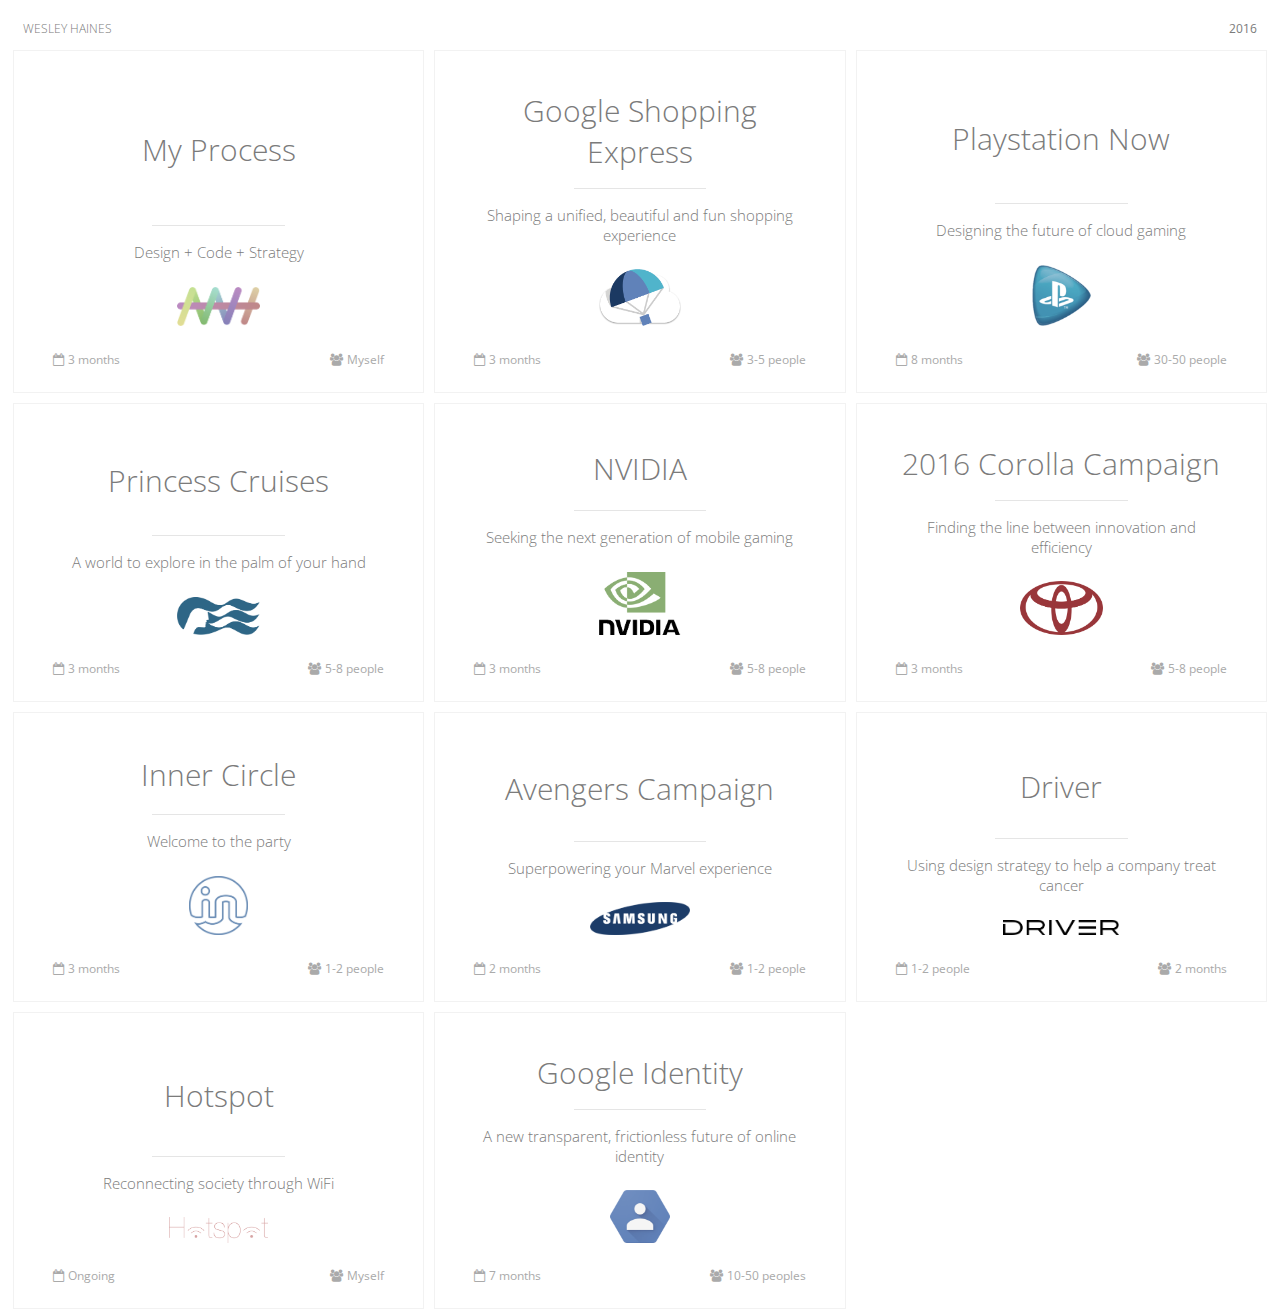
==== content.html @ 33ee9b8a "responsive updates" ====
<!DOCTYPE html>
<html lang="en" class="no-js">
	<head>
		<meta charset="UTF-8" />
		<meta name="viewport" content="width=device-width, initial-scale=1">
		<title>Wesley Haines' Portolio</title>
		<link rel="shortcut icon" href="../favicon.ico">
		<link rel="stylesheet" type="text/css" href="css/normalize.css" />
		<link rel="stylesheet" type="text/css" href="css/articles.css" />
		<link rel="stylesheet" type="text/css" href="css/animate.css" />
		<link rel="stylesheet" type="text/css" href="fonts/font-awesome-4.3.0/css/font-awesome.min.css" />
		<link rel="stylesheet" type="text/css" href="css/style2.css" />
		<link href='https://fonts.googleapis.com/css?family=Open+Sans:400,300,600,700,800' rel='stylesheet' type='text/css'>
		<link href='http://fonts.googleapis.com/css?family=Codystar:400' rel='stylesheet' type='text/css'>
		<script src="js/modernizr.custom.js"></script>
	</head>
	<body>
		<div class="container animated fadeIn">
			<button id="menu-toggle" class="menu-toggle"><span>Menu</span></button>
			<div id="theSidebar" class="sidebar">
				<button class="close-button fa fa-fw fa-close"></button>
			</div>
			<div id="theGrid" class="main">
				<section class="grid">
					<header class="top-bar">
						<h2 class="top-bar__headline">WESLEY HAINES</h2>
						<div class="filter">
							<span>2016</span>
						</div>
					</header>
					<a class="grid__item" href="#">
						<h2 class="title title--preview">My Process</h2>
						<div class="loader"></div>
						<span class="category">Design + Code + Strategy</span>
						<div class="meta meta--preview">
							<img class="meta__avatar" src="img/authors/awh.png" style: width="25%" />
							<span class="meta__date"><i class="fa fa-calendar-o"></i>3 months</span>
							<span class="meta__reading-time"><i class="fa fa-users"></i>Myself</span>
						</div>
					</a>
					<a class="grid__item" href="#">
						<h2 class="title title--preview">Google Shopping Express</h2>
						<div class="loader"></div>
						<span class="category">Shaping a unified, beautiful and fun shopping experience</span>
						<div class="meta meta--preview">
							<img class="meta__avatar" src="img/authors/gsx_logo.png" style: width="25%" />
							<span class="meta__date"><i class="fa fa-calendar-o"></i>3 months</span>
							<span class="meta__reading-time"><i class="fa fa-users"></i>3-5 people</span>
						</div>
					</a>
					<a class="grid__item" href="#">
						<h2 class="title title--preview">Playstation Now</h2>
						<div class="loader"></div>
						<span class="category">Designing the future of cloud gaming</span>
						<div class="meta meta--preview">
							<img class="meta__avatar" src="img/authors/psnow_logo.png" style: width="18%" />
							<span class="meta__date"><i class="fa fa-calendar-o"></i>8 months</span>
							<span class="meta__reading-time"><i class="fa fa-users"></i>30-50 people</span>
						</div>
					</a>
					<a class="grid__item" href="#">
						<h2 class="title title--preview">Princess Cruises</h2>
						<div class="loader"></div>
						<span class="category">A world to explore in the palm of your hand</span>
						<div class="meta meta--preview">
							<img class="meta__avatar" src="img/authors/princess.png" style: width="25%" />
							<span class="meta__date"><i class="fa fa-calendar-o"></i>3 months</span>
							<span class="meta__reading-time"><i class="fa fa-users"></i>5-8 people</span>
						</div>
					</a>
					<a class="grid__item" href="#">
						<h2 class="title title--preview">NVIDIA</h2>
						<div class="loader"></div>
						<span class="category">Seeking the next generation of mobile gaming</span>
						<div class="meta meta--preview">
							<img class="meta__avatar" src="img/authors/nvidia_logo.png" style: width="25%" />
							<span class="meta__date"><i class="fa fa-calendar-o"></i>3 months</span>
							<span class="meta__reading-time"><i class="fa fa-users"></i>5-8 people</span>
						</div>
					</a>
					<a class="grid__item" href="#">
						<h2 class="title title--preview">2016 Corolla Campaign</h2>
						<div class="loader"></div>
						<span class="category">Finding the line between innovation and efficiency</span>
						<div class="meta meta--preview">
							<img class="meta__avatar" src="img/authors/toyota_logo.png" style: width="25%" />
							<span class="meta__date"><i class="fa fa-calendar-o"></i>3 months</span>
							<span class="meta__reading-time"><i class="fa fa-users"></i>5-8 people</span>
						</div>
					</a>
					<a class="grid__item" href="#">
						<h2 class="title title--preview">Inner Circle</h2>
						<div class="loader"></div>
						<span class="category">Welcome to the party</span>
						<div class="meta meta--preview">
							<img class="meta__avatar" src="img/authors/innerc_logo.png" style: width="18%" />
							<span class="meta__date"><i class="fa fa-calendar-o"></i>3 months</span>
							<span class="meta__reading-time"><i class="fa fa-users"></i>1-2 people</span>
						</div>
					</a>
					<a class="grid__item" href="#">
						<h2 class="title title--preview">Avengers Campaign</h2>
						<div class="loader"></div>
						<span class="category">Superpowering your Marvel experience</span>
						<div class="meta meta--preview">
							<img class="meta__avatar" src="img/authors/samsung_logo.png" style: width="30%"/>
							<span class="meta__date"><i class="fa fa-calendar-o"></i>2 months</span>
							<span class="meta__reading-time"><i class="fa fa-users"></i>1-2 people</span>
						</div>
					</a>
					<a class="grid__item" href="#">
						<h2 class="title title--preview">Driver</h2>
						<div class="loader"></div>
						<span class="category">Using design strategy to help a company treat cancer</span>
						<div class="meta meta--preview">
							<img class="meta__avatar" src="img/authors/driver_logo.png" style: width="35%" />
							<span class="meta__date"><i class="fa fa-calendar-o"></i>1-2 people</span>
							<span class="meta__reading-time"><i class="fa fa-users"></i>2 months</span>
						</div>
					</a>
					<a class="grid__item" href="#">
						<h2 class="title title--preview">Hotspot</h2>
						<div class="loader"></div>
						<span class="category">Reconnecting society through WiFi</span>
						<div class="meta meta--preview">
							<img class="meta__avatar" src="img/authors/hotspot_logo.png" style: width="30%" />
							<span class="meta__date"><i class="fa fa-calendar-o"></i>Ongoing</span>
							<span class="meta__reading-time"><i class="fa fa-users"></i>Myself</span>
						</div>
					</a>
					<a class="grid__item" href="#">
						<h2 class="title title--preview">Google Identity</h2>
						<div class="loader"></div>
						<span class="category">A new transparent, frictionless future of online identity</span>
						<div class="meta meta--preview">
							<img class="meta__avatar" src="img/authors/identity.png" style: width="18%" />
							<span class="meta__date"><i class="fa fa-calendar-o"></i>7 months</span>
							<span class="meta__reading-time"><i class="fa fa-users"></i>10-50 peoples</span>
						</div>
					</a>
				</section>



				<section class="content">
					<div class="scroll-wrap">
						<article class="content__item">
							<div class="meta meta--full">
								<img class="meta__avatar" src="img/authors/awh.png" style: width="45%" />
								<span class="category category--full">Design + Strategy + Code</span>
								<span class="meta__date"><i class="fa fa-calendar-o"></i>3 months</span>
								<span class="meta__reading-time"><i class="fa fa-users"></i>Myself</span>
							</div>
							<h2 class="title title--full">My Process</h2>
							<h2>Glad you're here - let me tell you a bit about myself</h2>
							<p style="margin-top: 3em;">I am an Experience Designer specializing in interaction and
								 prototyping design. Using a creative approach combined with
								 user-centered design principles, I want to serve those who
								 seek to realize their digital curiosities.</p>
							<p>I have worked for a variety of large to medium-sized clients
								 including Sony, Google, Samsung, Toyota, Pearson and various start-ups.
								 Working in the advertising and technology industries, I have
								 completed projects to re-define product and brand through strategy,
								 visuals and code.</p>
							<p style="margin-bottom: 3%">When used correctly, design can be a force for positive change
								 and delightful experiences. In terms of how this translates into
								 process, I like to be collaborative. Learning from others isn't only
								 engaging, but can also serve to benefit future endeavors.
								 Below, you can find a full description of my process and my CV as well:</p>
							<a href="img/Haines_CV.pdf" target="_blank" id="CV">
								<img src="img/pdf.svg" style="position: relative; padding-bottom: 3%;">
							</a>
							<div id="clients"><img src="img/clients.png"/></div>
							<div id="user_research">
								<h2>USER RESEARCH</h2>
								<p style=" color: white; font-family: Lato:300; padding-left: 2%;padding-right: 2%; text-align: center; padding-bottom: 5%; font-weight: 100; font-size: 1.35em;">I believe an intensive design process requires an emphasis on performing user research. Uncovering the "why" behind the way technology should work is what drew me to UX design in the first place.</p>
								<ul>
									<li ><img src="img/icons/user_interviews.svg"></li>
									<li ><img src="img/icons/competitive_analysis.svg"></li>
									<li ><img src="img/icons/personas.svg"></li>
									<li ><img src="img/icons/branding_analysis.svg"></li>
									<li ><img src="img/icons/usability_testing.svg"></li>
									<li ><img src="img/icons/contextual_inquiry.svg"></li>
								</ul>
							</div>
							<div id="info_arch">
								<h2>INFORMATION ARCHITECTURE</h2>
								<p style=" color: white; font-family: Lato:300; padding-left: 2% ;padding-right: 2%; text-align: center; padding-bottom: 5%; font-weight: 100;  font-size: 1.35em;">User research can provide a never-ending amount of data. Information Architecture is there to narrow, organize and evaluate results in a way A/B testing and analytics platforms simply cannot do.</p>
								<ul>
									<li ><img src="img/icons/systems_analysis.svg"></li>
									<li ><img src="img/icons/user_flows.svg"></li>
									<li ><img src="img/icons/wireframing.svg"></li>
									<li ><img src="img/icons/mental_models.svg"></li>
									<li ><img src="img/icons/content_analysis.svg"></li>
									<li ><img src="img/icons/user_requirements.svg"></li>
								</ul>
							</div>
							<div id="ixd">
								<h2>INTERACTION DESIGN</h2>
								<p style=" color: white; font-family: Lato:300; padding-left: 2%;padding-right: 2%; text-align: center; padding-bottom: 5%; font-weight: 100;  font-size: 1.35em;">Ideas, ideas, ideas. While Information Architecture can make sense of a quantity of data, interaction design can expand on and animate data into an engaging, yet practical solution for users. Whether it is using a new prototyping tool, creating visuals, or going straight into code, UI Engineering makes ideas a reality.</p>
								<ul>
									<li ><img src="img/icons/sketching.svg"></li>
									<li ><img src="img/icons/motion_design.svg"></li>
									<li ><img src="img/icons/ideation.svg"></li>
									<li ><img src="img/icons/prototyping.svg"></li>
									<li ><img src="img/icons/sketch.svg"></li>
									<li ><img src="img/icons/responsive_design.svg"></li>
								</ul>
							</div>
							<div id="learning">
								<h2>WHAT I'M LEARNING</h2>
								<p style=" color: white; font-family: Lato:300; padding-left: 2%;padding-right: 2%; text-align: center; padding-bottom: 5%; font-weight: 100;  font-size: 1.35em;">Staying hungry and foolish is important. I am on the tip of the iceberg in discovering everything out there. Currently, learning to use animation and more advanced front-end skills are on my agenda.</p>
								<ul>
									<li ><img src="img/icons/swift.png"></li>
									<li ><img src="img/icons/processing.svg"></li>
									<li ><img src="img/icons/service_design.svg"></li>
									<li ><img src="img/icons/version_control.svg"></li>
									<li ><img src="img/icons/arduino.svg"></li>
									<li ><img src="img/icons/material_design.svg"></li>
								</ul>
							</div>
						<div id="footer">
							<p id="end">"Design is people."</p>
							<p id="end2">-Jane Jacobs</p>
							<p style="text-align:center; margin: 0 auto; padding: 0"><img src="img/icons/accent_line.png"/></p>
							<div id="contact">
								<ul>
									<!--phone-->
									<a href="mailto:wesley.haines@me.com"><li ><img src="img/icons/email.svg"></li></a>
									<a href="https://www.linkedin.com/in/wesleyhaines" target="_blank"><li ><img src="img/icons/linkedin.svg"></li></a>
									<a href="https://instagram.com/wesito_/" target="_blank"><li ><img src="img/icons/instagram.svg"></li></a>
								</ul>
								<p>Copyright ©2016 All rights reserved.</br>
									All works are property of Wesley Haines and other affiliated parties unless stated otherwise.</p>
							</div>
						</div>
						</article>


						<article class="content__item" id="gsx">
							<div class="meta meta--full">
								<img class="meta__avatar" src="img/authors/gsx_logo.png" style: width="45%" />
								<span class="category category--full">Interaction Design, Visual Design, Prototyping</span>
								<span class="meta__date"><i class="fa fa-calendar-o"></i>3 months</span>
								<span class="meta__reading-time"><i class="fa fa-users"></i>3-5 people</span>
							</div>
							<h2 class="title title--full">Google Shopping Express</h2>
							<h2>Shaping a unified, beautiful and fun shopping experience</h2>
							<div id="google_skills">
								<ul style="margin-bottom:5%; margin-top:3%; text-align:center; padding-left:0;">
									<li ><img src="img/icons/google/sketching_g.svg"></li>
									<li ><img src="img/icons/google/user_flows_g.svg"></li>
									<li ><img src="img/icons/google/wireframing_g.svg"></li>
									<li ><img src="img/icons/google/sketch_g.svg"></li>
									<li ><img src="img/icons/google/prototyping_g.svg"></li>
									<li ><img src="img/icons/google/motion_design_g.svg"></li>
								</ul>
							</div>
						<p>As we continue to see the physical blended with the digital, our
							 phones become tools. For this project, Google asked our team team
							 re-imagine what the Google shopping experience can be for the people
							 delivering the service. What came out of the work was not only a UI
							 refresh, but a new holistic digital platform for Google and its
							 shoppers.</p>
						<p>Our process consisted of fast, iterative two week sprints. Whether
							 it was sketching one day or prototyping the next, our team worked
							 through each of the different parts of the shopping experience
							 every sprint. This method of working allowed us to quickly pivot
							 mid-sprint and work through multiple parts of the design at once.</p>
						<p style="margin-bottom: 5%">We worked very closely with several
							 stakeholders: from Google employees to personal shoppers to consumers themselves.
							 By doing so, our team was able to understand and empathize with each
							 perspective and set of user needs. Throughout the project, we studied
							 the behavior of shoppers and consumers and designed ways - both
							 physical and digital - to make their shopping experience more human.</p>
							 <img src="img/gsx_phones.jpg" style="width:105%; text-align:center; margin-top:5%; border:0px" class="">
						<div id="google_text">
							<div style="margin-top5%; padding-top:5%; padding-bottom:5%;">
								<img src="img/icons/google/contextual_inquiry_g.svg">
								<p>Before actually beginning the design process, our team conducted
									 a series of stakeholder interviews and contextual inquiry sessions.
									 These studies provided our team with greater insights into the
									 the way Google designed its service. Overall, we found that GSX
									 employees are proud and excited to provide great service, but
									 sometimes find their digital tools confusing, cold or unhelpful.
									 Here is a sampling of our findings:</p>
								<img src="img/google_contextual_inquiry_example.jpg" id="content" class="">
								<img src="img/google_contextual_inquiry_example2.jpg" id="content" class="">
							</div>
							<div style="padding-top:5%; padding-bottom:5%;">
								<img src="img/icons/google/sketching_g.svg">
								<p>Once we completed the discovery phase of our project, our team
									 began sketching high-level visual solutions. The sketches shown
									 below range in fidelity and design, yet still provide interesting
									 perspectives on how to connect the shopper and consumer. From
									 in-person encounters to phone-centric tasts, these sketches cover
									 it all.</p>
									<img src="img/google_sketching_example2.jpg" id="content" class="">
									<img src="img/google_sketching_example.jpg" id="content" class="">
							</div>
							<div style="padding-top:5%; padding-bottom:5%;">
								<img src="img/icons/google/user_flows_g.svg">
								<p>While working with the stakeholders at Google, our team defined
									 the user requirements and essential flow. For each step in the
									 shopping process, we created an overall map that looks at each
									 of steps - Pick, Pay, Pack and Deliver. Below is a sampling of
									 the Pick user flow that contains a high-level abstracted map,
									 as well as one with wireframes.
									 </p>
									<img src="img/google_user_flows_example.jpg" id="content" class="">
									<img src="img/google_user_flows_example2.jpg" id="content" class="">
							</div>
							<div style="padding-top:5%; padding-bottom:5%;">
								<img src="img/icons/google/wireframing_g.svg" style="padding-right:20px;">
								<img src="img/icons/google/sketch_g.svg">
								<p>After finalizing the user flow for each step in the shopping
									 process, our team began turning our sketches into a digital
									 reality. We primarily used Sketch throughout the design process-
									 which provided our team with a great deal of flexibility in the
									 agile cadence we worked within. The flow below represents the
									 "Golden Path" for a personal shopper picking items for multiple
									 customer orders.</p>
									<img src="img/google_sketch_example.jpg" id="content" style="border:0px" class="">
									<img src="img/google_sketch_example2.jpg" id="content" style="border:0px" class="">
									<img src="img/google_sketch_example3.jpg" style="width:62%; height:auto; border:0px" class="">
							</div>
							<div style="padding-top:5%;">
								<img src="img/icons/google/prototyping_g.svg" style="padding-right:20px;">
								<img src="img/icons/google/motion_design_g.svg">
								<p>With each sprint, our team continued the design process even
									 further. We would prototype and add motion design to each of
									 the different parts of the shopping process. In order to give
									 our designs more credibility, our team felt it necessary to add
									 motion studies and clickable prototypes that allowed the client
									 to better understand our design decisions.</p>
								<iframe width="400" height="700" src="https://www.youtube.com/embed/dWv8QKL245c" frameborder="0" allowfullscreen></iframe>
								<iframe width="400" height="700" src="https://www.youtube.com/embed/NOWk7qm14ss" frameborder="0" allowfullscreen></iframe>
								<iframe width="400" height="700" src="https://www.youtube.com/embed/KOBjrrHulqQ" frameborder="0" allowfullscreen></iframe>
							</div>
						</div>
						<div id="footer">
							<img src="img/gsx_logo.png" style=" width:22%; padding-bottom:3%; padding-top:5%; margin-top:5%; margin-left:38%;">
							<p style="text-align:center; margin: 0 auto; padding: 0"><img src="img/icons/accent_line.png"/></p>
							<div id="contact">
								<ul>
									<!--phone-->
									<a href="mailto:wesley.haines@me.com"><li ><img src="img/icons/email.svg"></li></a>
									<a href="https://www.linkedin.com/in/wesleyhaines" target="_blank"><li ><img src="img/icons/linkedin.svg"></li></a>
									<a href="https://instagram.com/wesito_/" target="_blank"><li ><img src="img/icons/instagram.svg"></li></a>
								</ul>
								<p>Copyright ©2016 All rights reserved.</br>
									All works are property of Wesley Haines and other affiliated parties unless stated otherwise.</p>
							</div>
						</div>
						</article>



						<article class="content__item">
							<<div class="meta meta--full">
								<img class="meta__avatar" src="img/authors/psnow_logo.png" style: width="35%" />
								<span class="category category--full">Interaction Design, Visual Design, Prototyping</span>
								<span class="meta__date"><i class="fa fa-calendar-o"></i>8 months</span>
								<span class="meta__reading-time"><i class="fa fa-users"></i>30-50 people</span>
							</div>
							<h2 class="title title--full">Playstation Now</h2>
							<h2>Designing the future of cloud gaming</h2>
							<div id="sony_skills">
								<ul style="margin-bottom:5%; margin-top:3%; text-align:center; padding-left:0;">
									<li ><img src="img/icons/sony/user_requirements_s.svg"></li>
									<li ><img src="img/icons/sony/user_flows_s.svg"></li>
									<li ><img src="img/icons/sony/systems_analysis_s.svg"></li>
									<li ><img src="img/icons/sony/usability_testing_s.svg"></li>
									<li ><img src="img/icons/sony/prototyping_s.svg"></li>
									<li ><img src="img/icons/sony/motion_design_s.svg"></li>
								</ul>
							</div>
						<p>The gaming industry is going the way of films- exploring new digital
							 horizons and technologies. With Playstation's newest product, the
							 company asked itself how it could take the gaming industry into the
							 future by putting its games in the cloud. Similar to how users would
							 stream other forms of media- whether its films or music- Playstation
							 Now is ushering in a whole new era of gaming.
							 </p>
						<p>Working for a massive, global company with an equally large user-base
							 requires designers to be patient, empathetic and precise. Even a simple
							 mistake in an error message or misplaced dropdown can negatively
							 affect the experience of tens of millions of users. In order to coordinate
							 such a massive effort, the Playstation engineering and design teams
							 worked in a highly peculiar, but precise form of agile methodology to build this
							 amazing product.</p>
						<p style="margin-bottom: 5%">Supporting up to five different engineering
							 teams and working toward an aggressive release schedule can be a
							 daunting experience for designers. But maintaining a regular release
							 cadence and process of creative review proved healthy and effective.
							 Playstation Now is still a young product and has the potential to change
							 the industry for the better. For now, it is beating every expectation
							 promoted by industry analysts and is constantly looking to improve
							 the Playstation gaming experience for gamers in the US and Japan.
							 </p>
						<img src="img/psnow_displays.jpg" style="width:100%; text-align:center; margin-top:5%; border:0px" class="">
						<div id="sony_text">
							<div style="margin-top5%; padding-top:5%; padding-bottom:5%;">
								<img src="img/icons/sony/systems_analysis_s.svg" style="padding-right:20px;">
								<img src="img/icons/sony/user_flows_s.svg">
								<p>In order to design for distinct users, languages, laws, and cultural
									 differences, our team had to create grand user flow diagrams.
									 These user flows could include legal, cultural and cognitive
									 differences and went beyond the normal "box and arrow" approach
									 that most use in the industry. For a product as complicated and
									 global as Playstation, our team needed to construct an experience
									 document that was simultaneously dense, yet clear.</p>
								<img src="img/ps_homenew.jpg" id="content" class="">
								<img src="img/ps_detailpage.jpg" id="content" class="">
							</div>
							<div style="padding-top:5%; padding-bottom:5%;">
								<img src="img/icons/sony/user_requirements_s.svg" style="padding-right:20px;">
								<img src="img/icons/sony/usability_testing_s.svg">
								<p>The PS Now team's mantra was "test early, test often."
								   A newly created team at Sony, the Playstation Now team decided
									 to try new techniques and experiment with new ways of building
									 a product. This included setting up multiple user testing
									 sessions each product release cycle. In order to anticipate user
									 needs and reactions to new products, our team gathered requirements
									 quickly and tested prototypes and clickable demos often.</p>
									<img src="img/ps_ut1.jpg" id="content" class="">
									<!-- <img src="img/ps_ut2.jpg" id="content" class=""> -->
									<img src="img/ps_ut3.jpg" id="content" class="">
									<img src="img/ps_console.jpg" style="width:70%; text-align:center; margin-top:5%; border:0px" class="">
							</div>
							<div style="padding-top:5%; padding-bottom:2%;">
								<img src="img/icons/sony/prototyping_s.svg">
								<img src="img/icons/sony/motion_design_s.svg">
								<p>In order to prepare for the user testing sessions, our team would
									 place a higher importance on prototyping and the need to constantly
									 innovate. Motion design and prototyping proved a fun and enriching
									 creative break for the designers at Sony. While not my primary expertise,
									 motion design became a growing interest for not only myself but
									 the rest of the design team. We were able to develop some of
									 our most engaging and provocative work during these short design
									 sprint prototyping sessions.</p>
									<iframe width="1200" height="800" src="https://www.youtube.com/embed/aLr9uIedrGo" frameborder="0" allowfullscreen style="margin-bottom:3%"></iframe>
									<iframe width="1200" height="800" src="https://www.youtube.com/embed/lagYdJIT3wA" frameborder="0" allowfullscreen></iframe>
							</div>
							<!--<div style="padding-top:5%;">
								<img src="img/icons/sony/sketch_s.svg">
								<p>Outside of the work for Playstation Now, I was lucky enough <tfoot>
									 touch other projects such as the playstation.com re-design. For
									 this particular project, designers around Sony would spend a little
									 extra time each month to submit re-design concepts and wireframes
									 for creative review. In my particular assignment, the team asked
									 me to re-imagine the game product detail page. With this
									 assignment, I tried to blend the Sony branding guidelines to
									 a more contemporary aesthetic in addition to adding new web-specific
									 functionality.
								</tfoot></p>
								<img src="img/ps_design_challenge.jpg" id="content" class="" style="width:65%">
							</div>-->
							<div id="footer">
								<img src="img/psnow_logo.png" style=" width:12%; padding-bottom:3%; padding-top:5%; margin-top:5%; margin-left:3%;">
								<p style="text-align:center; margin: 0 auto; padding: 0"><img src="img/icons/accent_line.png"/></p>
								<div id="contact">
									<ul>
										<!--phone-->
										<a href="mailto:wesley.haines@me.com"><li ><img src="img/icons/email.svg"></li></a>
										<a href="https://www.linkedin.com/in/wesleyhaines" target="_blank"><li ><img src="img/icons/linkedin.svg"></li></a>
										<a href="https://instagram.com/wesito_/" target="_blank"><li ><img src="img/icons/instagram.svg"></li></a>
									</ul>
									<p>Copyright ©2016 All rights reserved.</br>
										All works are property of Wesley Haines and other affiliated parties unless stated otherwise.</p>
								</div>
							</div>
							</article>



						<article class="content__item">
							<div class="meta meta--full">
								<img class="meta__avatar" src="img/authors/princess.png" style: width="45%" />
								<span class="category category--full">Interaction Design, Visual Design, Prototyping</span>
								<span class="meta__date"><i class="fa fa-calendar-o"></i>3 months</span>
								<span class="meta__reading-time"><i class="fa fa-users"></i>5-8 people</span>
							</div>
							<h2 class="title title--full">Princess Cruiselines</h2>
							<h2>A world to explore in the palm of your hand</h2>
							<div id="princess_skills">
								<ul style="margin-bottom:5%; margin-top:3%; text-align:center; padding-left:0;">
									<li ><img src="img/icons/princess/mental_models_p.svg"></li>
									<li ><img src="img/icons/princess/user_flows_p.svg"></li>
									<li ><img src="img/icons/princess/wireframing_p.svg"></li>
									<li ><img src="img/icons/princess/sketch_p.svg"></li>
									<li ><img src="img/icons/princess/prototyping_p.svg"></li>
									<li ><img src="img/icons/princess/motion_design_p.svg"></li>
								</ul>
							</div>
							<p>Traveling can sometimes become just as stressful as it is relaxing.
							To solve this problem for its customers, Carnival challenged our team
							with creating a holistic digital experience that carefully guides
							users from book a cruise to arranging an itinerary - and even ordering
							that much-deserved room service. To do so, our team formed a visual
							and interactive design methodology by which to solve many of the
							problems that arise during a cruise.</p>
						<p>From pen and paper to prototyping big screen interactions in Framer
							and HTML/JS, our team worked in multiple creative phases. We began
							by creating multiple interactive models by which to solve things like
							itineraries, ordering room service, and in-app retail services. What
							followed was a visual concept presented to and applauded by stakeholders
							and an executive creative team at Carnival. From there, we began
							creating an experience that stays with the user throughout the trip.</p>
						<p style="margin-bottom: 5%">The app and website are meant to be a
							companion to the user - not a mandatory required form. Once the user
							adds a trip and itinerary, they are free to interact with the app
							as much or as little as they would like. In our research, we found
							it important to design an experience that remains an invisible travel
							agent - one that appears when needed and disappears when out on an
							adventure.</p>
							<img src="img/princess_phones.jpg" style="width:105%; text-align:center; margin-top:2%;" class="">
						<div id="princess_text">
							<div style="margin-top5%; padding-top:5%; padding-bottom:5%;">
								<img src="img/icons/princess/mental_models_p.svg">
								<p>Our team began by constructing mental models of what different
									points of contact users would need from our app. Rather than
									design a digital experience that required the user to use the
									app for every single part of their trip, we wanted an app to be
									as invisible as possible and automate tasks. From handling transportation
									to and from the port, to suggesting different excursions, we wanted
									to develop experience to enhance a user's trip, not suffocate it.</p>
								<img src="img/princess_mental_model.jpg" id="content" class="">
								<img src="img/princess_product_map.jpg" id="content" class="">
							</div>
							<div style="padding-top:5%; padding-bottom:5%;">
								<img src="img/icons/princess/user_flows_p.svg">
								<p>Once mental models were defined, we wanted to construct user flows
									based on core experiences that were essential to any cruise and
									vacation. There are many edge cases to cover on vacations, but we
									wanted to begin by developing a vision everyone could understand
									and easily interact with. By doing so, we were able to sketch
									out different visual concepts for each flow and form different
									visual treatments for each problem to solve.</p>
									<img src="img/princess_reservation.jpg" id="content" class="">
									<img src="img/princess_messaging.jpg" id="content" class="">
									<img src="img/princess_checkout.jpg" id="content" class="">
							</div>
							<div style="padding-top:5%; padding-bottom:5%;">
								<img src="img/icons/princess/wireframing_p.svg" style="padding-right:20px;">
								<img src="img/icons/princess/sketch_p.svg">
								<p>To extend our principles our lightness, invisibility and service
									even further, we wanted a visual palette and concept to match.
									Using negative space and opacity to communicate these principles,
									our team developed a visual language that tried to pack a lot of
									information and dense interaction into a tight, unified system.
									Each of the designs below represent a visual system and exploration
									of the flows above, mapping out user intent screen by screen.</p>
									<img src="img/princess_comps1.jpg" id="content" style="border:0px; margin-bottom: 5%" class="">
									<img src="img/princess_comps2.jpg" id="content" style="border:0px; margin-bottom: 5%" class="">
									<img src="img/princess_comps3.jpg" id="content" style="border:0px; margin-bottom: 5%" class="">
									<img src="img/princess_comps4.jpg" id="content" style="border:0px; margin-bottom: 5%" class="">
									<img src="img/princess_comps6.jpg" style="width:75%; height:auto; border:0px; margin-bottom: 5%" class="">
							</div>
							<div style="padding-top:5%;">
								<img src="img/icons/princess/prototyping_p.svg" style="padding-right:20px;">
								<img src="img/icons/princess/motion_design_p.svg">
								<p>Before our team was able to arrive at a final visual language,
									we prototyped many interactive concepts. From simple keynote animations
									to more nuanced keyframes in CSS and JS, we strived to create
									designs that were visually and interactively fluid and clean.
									Each of the prototypes below communicate different interactive
									solutions to various problems: viewing an excursion, looking for
									places to eat to creating a profile and getting ready to board.</p>
								<iframe width="400" height="700" src="https://www.youtube.com/embed/dQStt7GVIXQ" frameborder="0" allowfullscreen></iframe>
								<iframe width="400" height="700" src="https://www.youtube.com/embed/B327dHd_V_Y" frameborder="0" allowfullscreen></iframe>
								<iframe width="400" height="700" src="https://www.youtube.com/embed/Ik0y6onflxQ" frameborder="0" allowfullscreen></iframe>
							</div>
							<div id="footer">
								<img src="img/princess.png" style=" width:25%; padding-bottom:3%; padding-top:5%; margin-top:5%;">
								<p style="text-align:center; margin: 0 auto; padding: 0"><img src="img/icons/accent_line.png"/></p>
								<div id="contact">
									<ul>
										<!--phone-->
										<a href="mailto:wesley.haines@me.com"><li ><img src="img/icons/email.svg"></li></a>
										<a href="https://www.linkedin.com/in/wesleyhaines" target="_blank"><li ><img src="img/icons/linkedin.svg"></li></a>
										<a href="https://instagram.com/wesito_/" target="_blank"><li ><img src="img/icons/instagram.svg"></li></a>
									</ul>
									<p>Copyright ©2016 All rights reserved.</br>
										All works are property of Wesley Haines and other affiliated parties unless stated otherwise.</p>
								</div>
							</div>
						</article>



						<article class="content__item">
							<div class="meta meta--full">
								<img class="meta__avatar" src="img/authors/nvidia_logo.png" style: width="45%" />
								<span class="category category--full">Interaction Design, Visual Design</span>
								<span class="meta__date"><i class="fa fa-calendar-o"></i>3 months</span>
								<span class="meta__reading-time"><i class="fa fa-users"></i>5-8 people</span>
							</div>
							<h2 class="title title--full">Nvidia Re-Design</h2>
							<h2>Seeking the next generation of mobile gaming</h2>
							<div id="princess_skills">
								<ul style="margin-bottom:5%; margin-top:3%; text-align:center; padding-left:0;">
									<li ><img src="img/icons/nvidia/competitive_analysis_n.svg"></li>
									<li ><img src="img/icons/nvidia/personas_n.svg"></li>
									<li ><img src="img/icons/nvidia/sketching_n.svg"></li>
									<li ><img src="img/icons/nvidia/user_flows_n.svg"></li>
									<li ><img src="img/icons/nvidia/wireframing_n.svg"></li>
									<li ><img src="img/icons/nvidia/responsive_design_n.svg"></li>
								</ul>
							</div>
							<p>After returning to San Francisco, I continued to freelance. My first
							 client was an unlikely challenger to an established gaming industry-
							 NVIDIA. Traditionally, a graphics card company, NVIDIA sought to
							 develop niche products for gamers seeking a new option. Delving in
							 to the mobile gaming world was a choice that would require a huge
							 undertaking - both from a hardware and software perspective.</p>
						<p>NVIDIA challenged our team to re-design the brand, tone, voice and
							 digital identity of their new site for an upcoming product launch.
							 To accomplish this, our team had to think lean, inclusive and scrappy.
							 From a branding perspective, we tried to make NVIDIA a brand on the
							 verge of shaking up a long established industry - partnering with
							 new services such as Twitch, Inc. to bring users a new online game
							 watching experience.</p>
						<p style="margin-bottom: 5%">On the digital front, we formed a completely
							 new digital experience for NVIDIA - bringing their design and aesthetics
							 to a more modern interactive and visual style. To do so, our team
							 holistically re-designed multiple touchpoints of NVIDIA's digital
							 experience. From conducting a competitive audit to sketching to
							 prototyping - our team completed each of the different parts of the
							 process in two week sprints. Working closely with the client, we
							 developed a totally new digital platform from which NVIDIA can launch
							 its new mobile gaming business.</p>
						<div id="nvidia_text">
							<div style="margin-top5%; padding-top:5%; padding-bottom:5%;">
								<img src="img/icons/nvidia/sketching_n.svg">
								<p>Our creative process first involved sketching away at different
									 concepts for the interactive introduction to NVIDIA's new site.
									 We focused heavily on visually conveying the technological
									 superiority of NVIDIA's new hardware. While working through the
									 competitive audit, we would take breaks to review each other's
									 sketches before client meetings. This is a sampling of some of
									 the sketching I did for the interactive intro:</p>
									<img src="img/nvidia_sketch1.jpg" id="content" class="">
									<img src="img/nvidia_sketch2.jpg" id="content" class="">
									<img src="img/nvidia_sketch3.jpg" id="content" class="">
									<img src="img/nvidia_sketch4.jpg" id="content" class="">
							</div>
							<div style="margin-top5%; padding-top:5%; padding-bottom:5%;">
								<img src="img/icons/nvidia/wireframing_n.svg">
								<p>For the wireframing process, our team decided to split up work
									 for each section of the site. My section consisted of wiring
									 the product detail page as well as the community support and
									 help guides. The wireframing progressively changed over the course
									 of each sprint - going from simple "box and arrow" diagrams to
									 fully visualized concepts for each section.</p>
									<img src="img/nvidia_wire1.jpg" id="content" class="">
									<img src="img/nvidia_wire2.jpg" id="content" class="">
							</div>
							<div style="margin-top5%; padding-top:5%; padding-bottom:5%;">
								<img src="img/icons/nvidia/responsive_design_n.svg">
								<p>With every creative review passing, we began fully realizing
									 each new section - fully visualizing each section responsively.
									 During these design sessions, we worked closely with our engineering
									 team to mathematically determine the breakpoints for the multiple
									 iOS and Android devices. Doing so greatly helped the productivity
									 of our engineering teams and made the entire re-design process run
									 more smooth due to my familiarity with responsive design and
									 front-end development techniques.</p>
									<img src="img/nvidia_comps1.jpg" id="content" class="">
									<img src="img/nvidia_comps2.jpg" id="content" class="">
									<img src="img/nvidia_comps3.jpg" id="content" class="">
							</div>
							<div id="footer">
								<img src="img/authors/nvidia_logo.png" style=" width:20%; padding-bottom:3%; padding-top:5%; margin-top:5%;">
								<p style="text-align:center; margin: 0 auto; padding: 0"><img src="img/icons/accent_line.png"/></p>
								<div id="contact">
									<ul>
										<!--phone-->
										<a href="mailto:wesley.haines@me.com"><li ><img src="img/icons/email.svg"></li></a>
										<a href="https://www.linkedin.com/in/wesleyhaines" target="_blank"><li ><img src="img/icons/linkedin.svg"></li></a>
										<a href="https://instagram.com/wesito_/" target="_blank"><li ><img src="img/icons/instagram.svg"></li></a>
									</ul>
									<p>Copyright ©2016 All rights reserved.</br>
										All works are property of Wesley Haines and other affiliated parties unless stated otherwise.</p>
								</div>
							</div>
						</article>



						<article class="content__item">
							<div class="meta meta--full">
								<img class="meta__avatar" src="img/authors/toyota_logo.png" style: width="45%" />
								<span class="category category--full">Interaction Design, Visual Design, Prototyping</span>
								<span class="meta__date"><i class="fa fa-calendar-o"></i>3 months</span>
								<span class="meta__reading-time"><i class="fa fa-users"></i>5-8 people</span>
							</div>
							<h2 class="title title--full">2016 Corolla Campaign</h2>
							<h2>Finding the line between innovation and efficiency</h2>
							<div id="toyota_skills">
								<ul style="margin-bottom:5%; margin-top:3%; text-align:center; padding-left:0;">
									<li ><img src="img/icons/toyota/branding_analysis_t.svg"></li>
									<li ><img src="img/icons/toyota/competitive_analysis_t.svg"></li>
									<li ><img src="img/icons/toyota/usability_testing_t.svg"></li>
									<li ><img src="img/icons/toyota/wireframing_t.svg"></li>
									<li ><img src="img/icons/toyota/responsive_design_t.svg"></li>
									<li ><img src="img/icons/toyota/prototyping_t.svg"></li>
								</ul>
							</div>
							<p>With each large client comes an even greater challenge. This makes
							 a campaign and re-design especially important and large in scope
							 when working for the world's leading car brand - Toyota. The automotive
							 industry is in somewhat of a renaissance as tech industry icons
							 change the definition of a car with each new technological enhancement.
							 Toyota can easily see the watershed change coming, and has decided
							 to respond with a brilliant new focus on technology - both in its
							 cars and in its process.</p>
						<p>During the re-design of toyota.com and the 2016 Corolla Campaign,
							 our experience design team was tasked with an assortment of projects.
							 Ranging from creating simple, yet important banner ads to creating
							 a massive competitive audit inventory, our team found ways to distill
							 large and complex amounts of research and information into engaging,
							 useful digital experiences.</p>
						<p style="margin-bottom: 5%">Within advertising, it can be difficult to
							 maintain a coherent, singular process among all projects. Rather
							 than forcing a dominant process over others, our team decided to
							 institute a creative review process that allowed each member of the
							 team to independently determine the best workflow for a particular
							 project. While we all worked separately, each member contributed
							 greatly to the overall vision and direction of Toyota's digital
							 initiatives.</p>
						<div id="toyota_text">
							<div style="margin-top5%; padding-top:5%; padding-bottom:5%;">
								<img src="img/icons/toyota/branding_analysis_t.svg" style="padding-right:20px;">
								<img src="img/icons/toyota/competitive_analysis_t.svg">
								<p>During my time working with Toyota, I was tasked with defining,
									 organizing and writing a comprehensive competitive audit. The
									 audit covered both direct and indirect competitors, as well as
									 complementors (companies competing in a relatively similar space).
									 The point of focus for each of these audits was to
									 dissect the visual and interactive design of each competitor
									 and discuss what in the industry is enhancing digital presence
									 and what is not. Here is a sampling:</p>
									<img src="img/toyota_audit1.jpg" id="content" class="">
									<img src="img/toyota_audit2.jpg" id="content" class="">
									<img src="img/toyota_audit3.jpg" id="content" class="">
							</div>
							<div style="padding-top:5%; padding-bottom:5%;">
								<img src="img/icons/toyota/usability_testing_t.svg" style="padding-right:20px;">
								<p>As our team continued the re-design process for toyota.com, we
									 decided to engage in a series of usability tests to determine
									 the current site's usability improvements. Over the course of
									 a week, we sat down with several different subjects and conducted
									 exhaustive studies into user behavior on the site and ended each
									 session with a cardsort afterwards. After the sessions were done,
									 I decided to create a visual experience map to graphically make
									 sense of the user's high and low points in the site navigation.</p>
								<img src="img/toyota_usability1.jpg" id="content" class="">
								<img src="img/toyota_usability2.jpg" id="content" class="">
								<img src="img/toyota_usability3.jpg" id="content" class="">
							</div>
							<div style="padding-top:5%; padding-bottom:5%;">
								<img src="img/icons/toyota/wireframing_t.svg" style="padding-right:20px;">
								<img src="img/icons/toyota/responsive_design_t.svg">
								<p>For wireframing, each member of the team was given a certain section of the
									 toyota.com re-design every week. The process was different, yet
									 effective. Essentially, we were able to produce work at a much
									 faster pace and could easily review new work every week. While
									 we were not able to iterate and move as quickly, the process
									 suited the situation: we were not ready to begin the full re-design.
									 These wireframes served as a preliminary, more conceptual design
									 artifact before the actual re-design began.</p>
									<img src="img/toyota_wire1.jpg" id="content" class="">
									<img src="img/toyota_wire2.jpg" id="content" class="">
									<img src="img/toyota_wire3.jpg" id="content" class="">
							</div>
							<div style="padding-top:5%; padding-bottom:5%;">
								<img src="img/icons/toyota/prototyping_t.svg">
								<p>Similarly to the wireframes, I continued to create and use
									 more conceptual design methodologies to explore different
									 interaction patterns. With prototyping, I was able to more quickly
									 realize the experiential dimension of the design and iterate
									 more quickly. The following prototypes are for separate projects:
									 the first being web prototype focusing on interaction; and the
									 second being a prototype for a mobile banner ad.</p>
								<iframe width="1200" height="800" src="https://www.youtube.com/embed/Jj6JSmhmCDk" frameborder="0" allowfullscreen style="margin-bottom:3%"></iframe>
							</div>
							<div id="footer">
								<img src="img/toyota_logo.png" style=" width:20%; padding-bottom:3%; padding-top:5%; margin-top:5%;">
								<p style="text-align:center; margin: 0 auto; padding: 0"><img src="img/icons/accent_line.png"/></p>
								<div id="contact">
									<ul>
										<!--phone-->
										<a href="mailto:wesley.haines@me.com"><li ><img src="img/icons/email.svg"></li></a>
										<a href="https://www.linkedin.com/in/wesleyhaines" target="_blank"><li ><img src="img/icons/linkedin.svg"></li></a>
										<a href="https://instagram.com/wesito_/" target="_blank"><li ><img src="img/icons/instagram.svg"></li></a>
									</ul>
									<p>Copyright ©2016 All rights reserved.</br>
										All works are property of Wesley Haines and other affiliated parties unless stated otherwise.</p>
								</div>
							</div>
						</article>



						<article class="content__item">
							<div class="meta meta--full">
								<img class="meta__avatar" src="img/authors/innerc_logo.png" style: width="45%" />
								<span class="category category--full">Interaction Design, Visual Design</span>
								<span class="meta__date"><i class="fa fa-calendar-o"></i>3 months</span>
								<span class="meta__reading-time"><i class="fa fa-users"></i>1-2 people</span>
							</div>
							<h2 class="title title--full">Inner Circle</h2>
							<h2>Welcome to the party</h2>
							<div id="innerc_skills">
								<ul style="margin-bottom:5%; margin-top:3%; text-align:center; padding-left:0;">
									<li ><img src="img/icons/innerc/user_interviews_i.svg"></li>
									<li ><img src="img/icons/innerc/competitive_analysis_i.svg"></li>
									<li ><img src="img/icons/innerc/ideation_i.svg"></li>
									<li ><img src="img/icons/innerc/sketching_i.svg"></li>
									<li ><img src="img/icons/innerc/user_flows_i.svg"></li>
									<li ><img src="img/icons/innerc/sketch_i.svg"></li>
								</ul>
							</div>
							<p>Returning to San Francisco brought me another amazing opportunity
							 outside of the normal day to day freelance life. Partnering with
							 someone interested in the intersection of sports and technology,
							 I was able to work on a new mobile app that engages fans with the
							 athletes they love to watch. It was important to differentiate the
							 app from other services like Twitter and Instagram which give users
							 a glimpse, if but a brief and non-contextual, look into the life
							 of an athlete they adore.</p>
						<p>To find the competitive and interactive advantage for Inner Circle,
						 	 we had to engage fans on a more personal level. Fortunately, we are
							 able to partner with a basketball superstar and are able to use his
							 strong media presence to speak to and interact with fans in a truly
							 new and unique way. Allowing for services like a custom-tailored
							 live chat experience, polls, and contests would allow athletes to control the way they want to
							 connect with their fans.</p>
						<p style="margin-bottom: 5%">Our process consisted of both in-person
						 	 and remote working sessions where we would interview potential users
							 and stakeholders as well as concept, develop user flows and requirements
							 and start sketching. There were no sprints, no deadlines to meet.
							 Just a room of open minds and excitement at the idea of bringing
							 fans a new tailored experience. Throughout the design process, we
							 devised new features, refined old ones, pitched to potential investors,
							 recruited engineers and began what could be the start of a really new
							 experience to bring fans into their favorite athlete's inner circle.</p>
						<div id="innerc_text">
							<div style="margin-top5%; padding-top:5%; padding-bottom:5%;">
								<img src="img/icons/innerc/user_interviews_i.svg" style="padding-right:20px;">
								<img src="img/icons/innerc/competitive_analysis_i.svg">
								<p>In order to provide something valuable to users, our team did
									 not want to become another "me too" product that simply threw on a
									 different visual design from a competitor. Instead, we interviewed
									 potential stakeholders and users to find out what would genuinely
									 make users excited about engaging with athletes.
									 On the flip side, we also asked professional athletes why they
									 would even consider using the service in the first place and how
									 it could benefit them. These are some of the findings that came
									 from these sessions:</p>
								<img src="img/innerc_deck1.jpg" id="content" class="">
								<img src="img/innerc_deck2.jpg" id="content" class="">
								<img src="img/innerc_deck3.jpg" id="content" class="">
							</div>
							<div style="padding-top:5%; padding-bottom:5%;">
								<img src="img/icons/innerc/ideation_i.svg" style="padding-right:20px;">
								<img src="img/icons/innerc/sketching_i.svg">
								<p>After gathering data and research on the subject, our team began
									 concepting user flows and sketching out basic features of the
									 app. Whether it was the live chat feature or the polls and contests,
									 we sketched out new ideas each week to build up different designs
									 and interactive treatments for each section of the app. We even
									 invited some of the stakeholders we interviewed to participate
									 in the design process and figure out some basic ideas of where
									 they would expect to look for certain features of the app. These
									 sessions proved to be highly productive and interesting.</p>
									<img src="img/innerc_athlete_flow.jpg" id="content" class="">
									<img src="img/innerc_sketch1.jpg" id="content" class="">
									<img src="img/innerc_sketch2.jpg" id="content" class="">
							</div>
							<div style="padding-top:5%;">
								<img src="img/icons/innerc/user_flows_i.svg" style="padding-right:20px;">
								<img src="img/icons/innerc/sketch_i.svg">
								<p>While my business partner began looking for investment and recruited
									 engineers, I continued the design process and completed different
									 parts of the user requirements checklist. I worked through
									 both the fan and athlete sides of the app in an iterative fashion.
									 Each iteration required an overview from other stakeholders to
									 validate my design decisions and to brainstorm and ideate on new
									 interactive and visual directions for the app. While still in its
									 infancy, the design direction is guiding engineering efforts
									 and will continue to enhance the future experience of athletes'
									 inner circles.</p>
								<img src="img/innerc_comps1.jpg" id="content" class="">
								<img src="img/innerc_comps2.jpg" id="content" class="">
								<img src="img/innerc_comps3.jpg" id="content" class="">
								<img src="img/innerc_comps4.jpg" id="content" class="">
							</div>
							<div id="footer">
								<img src="img/innerc_logo.png" style=" width:15%; padding-bottom:3%; padding-top:5%; margin-top:5%;">
								<p style="text-align:center; margin: 0 auto; padding: 0"><img src="img/icons/accent_line.png"/></p>
								<div id="contact">
									<ul>
										<!--phone-->
										<a href="mailto:wesley.haines@me.com"><li ><img src="img/icons/email.svg"></li></a>
										<a href="https://www.linkedin.com/in/wesleyhaines" target="_blank"><li ><img src="img/icons/linkedin.svg"></li></a>
										<a href="https://instagram.com/wesito_/" target="_blank"><li ><img src="img/icons/instagram.svg"></li></a>
									</ul>
									<p>Copyright ©2016 All rights reserved.</br>
										All works are property of Wesley Haines and other affiliated parties unless stated otherwise.</p>
								</div>
							</div>
						</article>



						<article class="content__item">
							<div class="meta meta--full">
								<img class="meta__avatar" src="img/authors/samsung_logo.png" style: width="45%" />
								<span class="category category--full">Interaction Design, Visual Design</span>
								<span class="meta__date"><i class="fa fa-calendar-o"></i>2 months</span>
								<span class="meta__reading-time"><i class="fa fa-users"></i>1-2 people</span>
							</div>
							<h2 class="title title--full">Avengers Campaign</h2>
							<h2>Superpowering your Marvel experience</h2>
							<div id="samsung_skills">
								<ul style="margin-bottom:5%; margin-top:3%; text-align:center; padding-left:0;">
									<li ><img src="img/icons/samsung/branding_analysis_a.svg"></li>
									<li ><img src="img/icons/samsung/competitive_analysis_a.svg"></li>
									<li ><img src="img/icons/samsung/ideation_a.svg"></li>
									<li ><img src="img/icons/samsung/service_design_a.svg"></li>
									<li ><img src="img/icons/samsung/user_interviews_a.svg"></li>
									<li ><img src="img/icons/samsung/wireframing_a.svg"></li>
								</ul>
							</div>
							<p>While freelancing in Los Angeles, I had the great opportunity to work with
							 Samsung on their partnership with the upcoming <i>Avengers: Age of Ultron</i>
							 film. The task was simply stated: superpower our users' Marvel experience.
							 The process of doing so was not so simple. A partnership of these
							 proportions required a lot of thinking, research and branding analysis.
							 Yet more than anything, the opportunity requried our team to think
							 more from a campaign-oriented service design perspective.</p>
						<p style="margin-bottom: 5%">Much of the project revolved around a massive
							 media campaign at the Comic-Con festival in San Diego. In order to
							 "superpower" the experience of users at the event, Samsung wanted our
							 team to concept ways to interactively engage users while in the physical
							 space. To do so, we would concept ideas through multiple media: from
							 event plans to service design initiatives to wireframes, we fabricated
							 different ways to engage Samsung users. Using different features exclusive
							 to Samsung phones such as its water-resistance to its heart rate detector,
							 we allowed fans to connect with their Avengers heroes on both a digital
							 and physical level.</p>
						<div id="samsung_text">
							<div style="margin-top5%; padding-top:5%; padding-bottom:2%;">
								<img src="img/icons/samsung/branding_analysis_a.svg" style="padding-right:20px;">
								<img src="img/icons/samsung/competitive_analysis_a.svg" style="padding-right:20px;">
								<img src="img/icons/samsung/service_design_a.svg" style="padding-right:20px;">
								<img src="img/icons/samsung/user_interviews_a.svg" style="padding-right:20px;">
								<img src="img/icons/samsung/wireframing_a.svg" style="padding-right:20px;">
								<img src="img/icons/samsung/ideation_a.svg">
								<p>The process entailed conducting several stakeholder and user
									 interviews at first. These sessions gave our team the necessary
									 research, background and information to begin a proper digital
									 and service design process. In order to enhance the branding of
									 the event, we wanted engage the users in a more enriching branded
									 experience. From there, our team began to match different
									 functionality features of Samsung phones to the superpowers
									 of the Avengers characters. By doing so, users would become
									 actively engaged in the experience of interacting with the Avengers
									 heroes in a gamified experience that provided them with new prizes
									 and hidden features in the app as they completed more tasks. Below
									 is a sampling of our ideas:</p>
									<img src="img/samsung_deck1.jpg" id="content" class="">
									<img src="img/samsung_deck2.jpg" id="content" class="">
									<img src="img/samsung_deck3.jpg" id="content" class="">
									<img src="img/samsung_deck4.jpg" id="content" class="">
									<img src="img/samsung_deck5.jpg" id="content" class="">
									<img src="img/samsung_deck6.jpg" id="content" class="">
							</div>
							<div id="footer">
								<img src="img/samsung_logo.png" style=" width:35%; padding-bottom:3%; padding-top:5%; margin-top:5%;">
								<p style="text-align:center; margin: 0 auto; padding: 0"><img src="img/icons/accent_line.png"/></p>
								<div id="contact">
									<ul>
										<!--phone-->
										<a href="mailto:wesley.haines@me.com"><li ><img src="img/icons/email.svg"></li></a>
										<a href="https://www.linkedin.com/in/wesleyhaines" target="_blank"><li ><img src="img/icons/linkedin.svg"></li></a>
										<a href="https://instagram.com/wesito_/" target="_blank"><li ><img src="img/icons/instagram.svg"></li></a>
									</ul>
									<p>Copyright ©2016 All rights reserved.</br>
										All works are property of Wesley Haines and other affiliated parties unless stated otherwise.</p>
								</div>
							</div>
						</article>



						<article class="content__item">
							<div class="meta meta--full">
								<img class="meta__avatar" src="img/authors/driver_logo.png" style: width="45%" />
								<span class="category category--full">Interaction Design, Visual Design</span>
								<span class="meta__date"><i class="fa fa-calendar-o"></i>3 months</span>
								<span class="meta__reading-time"><i class="fa fa-users"></i>1-2 people</span>
							</div>
							<h2 class="title title--full">Driver Group</h2>
							<h2>Using design strategy to help a company treat cancer</h2>
							<div id="driver_skills">
								<ul style="margin-bottom:5%; margin-top:3%; text-align:center; padding-left:0;">
									<li ><img src="img/icons/driver/usability_testing_d.svg"></li>
									<li ><img src="img/icons/driver/user_interviews_d.svg"></li>
									<li ><img src="img/icons/driver/branding_analysis_d.svg"></li>
									<li ><img src="img/icons/driver/competitive_analysis_d.svg"></li>
									<li ><img src="img/icons/driver/service_design_d.svg"></li>
									<li ><img src="img/icons/driver/wireframing_d.svg"></li>
								</ul>
							</div>
							<p>An interesting, incredibly unique consulting opporunity recently came
							 to my attention and it was one I could not help but empathize with.
							 Lung cancer, by far the most deadly cancer in the world, has taken
							 the lives of too many, including some I knew personally. The opportunity
							 to potentially fight it- even on digital research level - was one
							 I simply could not turn down. While there was not much specific design
							 work to show from the consulting work, I am able to discuss the more
							 service design-oriented work I did over the course of my time with
							 Driver Group.</p>
						<p style="margin-bottom: 5%">Driver's mission is to essentially extend
							 the lives of lung cancer patients by sequencing the DNA of patients
							 and using that information to determine how to provide targeted treatment.
							 This targeted treatment is specific to each patient and is tailored
							 to the literal DNA affected by the lung cancer. Instead of finding the
							 right cancer for the drug, Driver searches for the right drug for
							 the cancer.</p>
						<div id="driver_text">
							<div style="margin-top5%; padding-top:5%; padding-bottom:5%;">
								<img src="img/icons/driver/branding_analysis_d.svg" style="padding-right:20px;">
								<img src="img/icons/driver/service_design_d.svg" style="padding-right:20px;">
								<img src="img/icons/driver/competitive_analysis_d.svg">
								<p>My consulting work with Driver primarily consisted of doing
									 service design work that compiled a comprehensive list of both
									 direct and indirect competitors, as well as complementors. While
									 working through each audit, I conducted a visual and interactive
									 exploration of each company's web and mobile properties. Driver had
									 a unique opportunity to not only move past the competition through a
									 strong design aesthetic, but also to enhance its DNA sequencing
								 	 process with better service design.</p>
									<img src="img/driver_audit1.jpg" id="content" class="">
									<img src="img/driver_audit2.jpg" id="content" class="">
									<img src="img/driver_audit3.jpg" id="content" class="">
									<img src="img/driver_audit4.jpg" id="content" class="">
									<img src="img/driver_audit5.jpg" id="content" class="">
							</div>
							<div style="padding-top:5%; padding-bottom:2%;">
								<img src="img/icons/driver/wireframing_d.svg" style="padding-right:20px;">
								<p>With a great deal of information and research coming from the
									 user interviews and competitive analysis, I decided to help
									 wireframe some of the sample pages they would need for the MVP.
									 These included a patient list, a case list and research report
									 that can be delivered both digitally and physically to their
									 main partner - the physicians and research institutions. The
									 information in these reports are for placement only and do not
									 contain any actual information regarding the health of a patient.</p>
									<img src="img/driver_report.jpg" id="content" class="" style="width:70%">
									<img src="img/driver_dash.jpg" id="content" class="">
							</div>
							<div id="footer">
								<img src="img/authors/driver_logo.png" style=" width:40%; padding-bottom:3%; padding-top:5%; margin-top:5%;">
								<p style="text-align:center; margin: 0 auto; padding: 0"><img src="img/icons/accent_line.png"/></p>
								<div id="contact">
									<ul>
										<!--phone-->
										<a href="mailto:wesley.haines@me.com"><li ><img src="img/icons/email.svg"></li></a>
										<a href="https://www.linkedin.com/in/wesleyhaines" target="_blank"><li ><img src="img/icons/linkedin.svg"></li></a>
										<a href="https://instagram.com/wesito_/" target="_blank"><li ><img src="img/icons/instagram.svg"></li></a>
									</ul>
									<p>Copyright ©2016 All rights reserved.</br>
										All works are property of Wesley Haines and other affiliated parties unless stated otherwise.</p>
								</div>
							</div>
						</article>



						<article class="content__item">
							<div class="meta meta--full">
								<img class="meta__avatar" src="img/authors/hotspot_logo.png" style: width="45%" />
								<span class="category category--full">Interaction Design, Visual Design</span>
								<span class="meta__date"><i class="fa fa-calendar-o"></i>Ongoing</span>
								<span class="meta__reading-time"><i class="fa fa-users"></i>Myself</span>
							</div>
							<h2 class="title title--full">Hotspot</h2>
							<h2>Reconnecting society through WiFi</h2>
							<div id="hotspot_skills">
								<ul style="margin-bottom:5%; margin-top:3%; text-align:center; padding-left:0;">
									<li ><img src="img/icons/hotspot/ideation_h.svg"></li>
									<li ><img src="img/icons/hotspot/prototyping_h.svg"></li>
									<li ><img src="img/icons/hotspot/sketch_h.svg"></li>
									<li ><img src="img/icons/hotspot/swift h.png"></li>
									<li ><img src="img/icons/hotspot/user_flows_h.svg"></li>
									<li ><img src="img/icons/hotspot/user_interviews_h.svg"></li>
								</ul>
							</div>
							<p style="padding-top:0; text-align:center;">coming soon...</p>
						<div id="hotspot_text">
						</div>
						<div id="footer">
							<img src="img/authors/hotspot_logo.png" style=" width:35%; padding-bottom:3%; padding-top:5%; margin-top:5%; margin-left:32%;">
							<p style="text-align:center; margin: 0 auto; padding: 0"><img src="img/icons/accent_line.png"/></p>
							<div id="contact">
								<ul>
									<!--phone-->
									<a href="mailto:wesley.haines@me.com"><li ><img src="img/icons/email.svg"></li></a>
									<a href="https://www.linkedin.com/in/wesleyhaines" target="_blank"><li ><img src="img/icons/linkedin.svg"></li></a>
									<a href="https://instagram.com/wesito_/" target="_blank"><li ><img src="img/icons/instagram.svg"></li></a>
								</ul>
								<p>Copyright ©2016 All rights reserved.</br>
									All works are property of Wesley Haines and other affiliated parties unless stated otherwise.</p>
							</div>
						</div>
						</article>



						<article class="content__item">
							<div class="meta meta--full">
								<img class="meta__avatar" src="img/authors/identity.png" style: width="45%" />
								<span class="category category--full">Interaction Design, Visual Design, Prototyping</span>
								<span class="meta__date"><i class="fa fa-calendar-o"></i>7 months</span>
								<span class="meta__reading-time"><i class="fa fa-users"></i>10-50 people</span>
							</div>
							<h2 class="title title--full">Google Identity</h2>
							<h2>A new transparent, frictionless future of online identity</h2>
							<div id="hotspot_skills">
								<ul style="margin-bottom:5%; margin-top:3%; text-align:center; padding-left:0;">
									<li ><img src="img/icons/hotspot/ideation_h.svg"></li>
									<li ><img src="img/icons/hotspot/prototyping_h.svg"></li>
									<li ><img src="img/icons/hotspot/sketch_h.svg"></li>
									<li ><img src="img/icons/hotspot/swift h.png"></li>
									<li ><img src="img/icons/hotspot/user_flows_h.svg"></li>
									<li ><img src="img/icons/hotspot/user_interviews_h.svg"></li>
								</ul>
							</div>
							<p style="padding-top:0; text-align:center;  padding-left:0px">coming soon...</p>
						<div id="hotspot_text">
						</div>
						<div id="footer">
							<img src="img/authors/identity.png" style=" width:20%; padding-bottom:3%; padding-top:5%; margin-top:5%; margin-left:42%;">
							<img src="img/icons/accent_line.png" style="text-align:center"/>
							<div id="contact">
								<ul>
									<!--phone-->
									<a href="mailto:wesley.haines@me.com"><li ><img src="img/icons/email.svg"></li></a>
									<a href="https://www.linkedin.com/in/wesleyhaines" target="_blank"><li ><img src="img/icons/linkedin.svg"></li></a>
									<a href="https://instagram.com/wesito_/" target="_blank"><li ><img src="img/icons/instagram.svg"></li></a>
								</ul>
								<p>Copyright ©2016 All rights reserved.</br>
									All works are property of Wesley Haines and other affiliated parties unless stated otherwise.</p>
							</div>
						</div>
						</article>


					</div>
					<button class="close-button"><i class="fa fa-close"></i><span>Close</span></button>
				</section>
			</div>
		</div><!-- /container -->
		<script src="js/classie.js"></script>
		<script src="js/main.js"></script>
	</body>
</html>
---- css/articles.css ----
@import url(http://fonts.googleapis.com/css?family=Playfair+Display+SC:400italic,700,900|Raleway:500|Martel+Sans:400,700);
@font-face {
  font-weight: normal;
  font-style: normal;
  font-family: 'codropsicons';
  src: url("../fonts/codropsicons/codropsicons.eot");
  src: url("../fonts/codropsicons/codropsicons.eot?#iefix") format("embedded-opentype"), url("../fonts/codropsicons/codropsicons.woff") format("woff"), url("../fonts/codropsicons/codropsicons.ttf") format("truetype"), url("../fonts/codropsicons/codropsicons.svg#codropsicons") format("svg");

}
*, *:after, *:before {
  -webkit-box-sizing: border-box;
  box-sizing: border-box;
}

h2{
  text-align: center;
  font-size: 1.25em;
  font-weight: 100;
  -webkit-margin-before: 0;
  -webkit-margin-after: 0;
}

/* ARTICLES */

div#clients img{
	width: 50%;
	margin-top: 3%;
	margin-bottom: 5%;
  margin-left: 25%;
  margin-right: 25%;
}

a#CV{
  margin-left: 48%;
  margin-right: 48%;
}

div#user_research{
	height: 900px;
	width: 100%;
	background-image: linear-gradient(0deg, #83D0E1 0%, #887CEB 100%);
}

div#user_research h2{
	font-family: Codystar, Lato, sans-serif;
	font-size: 4em;
	text-align: center;
	color: #fff;
	padding-top: 10%;
}

div#user_research h2 p{
	font-family: Lato, sans-serif;
	font-size: 4em;
	text-align: center;
	color: #fff;
	margin-left: 40%;
	margin-right: 40%;
}

div#user_research ul{
  text-align: center;
}

div#user_research ul li{
	display: inline-block;
	position: relative;
	padding-left: 40px;
	padding-right: 40px;
}

div#info_arch{
	height: 800px;
	width: 100%;
	background-image: linear-gradient(180deg, #83D0E1 0%, #80D79F 100%);
}

div#info_arch h2{
	font-family: Codystar, Lato, sans-serif;
	font-size: 4em;
	text-align: center;
	color: #fff;
	padding-top: 5%;
}

div#info_arch h2 p{
	font-family: Lato, sans-serif;
	font-size: 4em;
	text-align: center;
	color: #fff;
	margin-left: 40%;
	margin-right: 40%;
}

div#info_arch ul{
  text-align: center;
}

div#info_arch ul li{
	display: inline-block;
	position: relative;
	padding-left: 40px;
	padding-right: 40px;
}

div#ixd{
	height: 800px;
	width: 100%;
	background-image: linear-gradient(0deg, #E3E584 0%, #80D79F 100%);
}

div#ixd h2{
	font-family: Codystar, Lato, sans-serif;
	font-size: 4em;
	text-align: center;
	color: #fff;
	padding-top: 5%;
}

div#ixd h2 p{
	font-family: Lato, sans-serif;
	font-size: 4em;
	text-align: center;
	color: #fff;
	margin-left: 40%;
	margin-right: 40%;
}

div#ixd ul{
  text-align: center;
}

div#ixd ul li{
	display: inline-block;
	position: relative;
	padding-left: 40px;
	padding-right: 40px;
}

div#learning{
	height: 800px;
	width: 100%;
	background-image: linear-gradient(180deg, #E3E584 0%, #D79080 100%);
  margin-bottom: 10%;
}

div#learning h2{
	font-family: Codystar, Lato, sans-serif;
	font-size: 4em;
	text-align: center;
	color: #fff;
	padding-top: 5%;
}

div#learning h2 p{
	font-family: Lato, sans-serif;
	font-size: 4em;
	text-align: center;
	color: #fff;
	margin-left: 40%;
	margin-right: 40%;
}

div#learning ul{
  text-align: center;
}

div#learning ul li{
	display: inline-block;
	position: relative;
	padding-left: 40px;
	padding-right: 40px;
}

div#footer{
  margin-left: 20%;
  margin-right: 20%;
}

p#end{
	font-size: 2.5em;
	text-align: center;
}

p#end2{
	font-size: 1.5em;
	padding-top: 0;
	padding-bottom: 3%;
	text-align: center;
}

div#footer div#contact{
	height: 230px;
	width: 100%;
	padding-top: 2%;
}

div#footer div#contact ul{
	list-style-type: none;
  text-align: center;
  margin-top: 3%;
  margin-left: 28%;
  margin-right: 28%;
  padding-left: 0px;
}

div#footer div#contact ul a{
	display: inline-block;
	position: relative;
	padding-left: 20px;
	padding-right: 20px;
}

div#footer div#contact p{
	text-align: center;
	position: relative;
	font-family: Lato, sans-serif;
	font-size: 0.7em;
	color: #545B61;
  margin-top: 3%;
}

div.line{
	padding-top: 5%;
}


/* GSX */

div#google_skills ul li{
	display: inline-block;
	position: relative;
	padding-left: 0px;
	padding-right: 0px;
}

div#google_skills ul li img{
	height: 70%;
	width: 70%;
}

div#google_text{
	width: 100%;
	height: auto;
	color: #6F8FC1;
	margin-top: 5%;
  text-align: center;
}

div#google_text p{
	width: 60%;
	padding-top: 3%;
	padding-bottom: 5%;
	font-weight: inherit;
	font-size: 1.5em;
	text-align: center;
}

div#google_text img#content{
	width: 75%;
	height: auto;
	border: 15px #6F8FC1 solid;
	border-radius: 10px 10px 10px 10px;
	margin-bottom: 5%;
}

div#google_text iframe{
	/*width: 400px;
	height: 700px;*/
	border:15px #6F8FC1 solid;
	border-radius: 10px 10px 10px 10px;
	margin-left: 20px;
}



/* Sony */

div#sony_skills ul li{
	display: inline-block;
	position: relative;
	padding-left: 0px;
	padding-right: 0px;
}

div#sony_skills ul li img{
	height: 70%;
	width: 70%;
}

div#sony_text{
	width: 100%;
	height: auto;
	color: #0099CA;
	margin-top: 5%;
  text-align: center;
}

div#sony_text p{
	width: 60%;
	padding-top: 3%;
	padding-bottom: 5%;
	font-weight: inherit;
  font-size: 1.5em;
	text-align: center;
}

div#sony_text img#content{
	width: 75%;
	height: auto;
	border: 15px #0099CA solid;
	border-radius: 10px 10px 10px 10px;
	margin-bottom: 2%;
}

div#sony_text iframe{
	width: 75%;
	border:15px #0099CA solid;
	border-radius: 10px 10px 10px 10px;
	margin-bottom: 3%;
}


/* Princess */

div#princess_skills ul li{
	display: inline-block;
	position: relative;
	padding-left: 0px;
	padding-right: 0px;
}

div#princess_skills ul li img{
	height: 70%;
	width: 70%;
}

div#princess_text{
	width: 100%;
	height: auto;
	background-color: #fff;
	color: #51A6FA;
	margin-top: 5%;
  text-align: center;
}

div#princess_text p{
	width: 60%;
	padding-top: 3%;
	padding-bottom: 5%;
	font-weight: inherit;
  font-size: 1.5em;
	text-align: center;
}

div#princess_text img#content{
	width: 75%;
	height: auto;
	border: 15px #51A6FA solid;
	border-radius: 10px 10px 10px 10px;
	margin-bottom: 2%;
}

div#princess_text iframe{
	/*width: 400px;
	height: 700px;*/
	border:15px #51A6FA solid;
	border-radius: 10px 10px 10px 10px;
	margin-left: 20px;
}


/* Nvidia */

div#nvidia_skills ul li{
	display: inline-block;
	position: relative;
	padding-left: 0px;
	padding-right: 0px;
}

div#nvidia_skills ul li img{
	height: 70%;
	width: 70%;
}

div#nvidia_text{
	width: 100%;
	height: auto;
	color: #72BA43;
	margin-top: 5%;
  text-align: center;
}

div#nvidia_text p{
	width: 60%;
	padding-top: 3%;
	padding-bottom: 5%;
	font-weight: inherit;
  font-size: 1.5em;
	text-align: center;
}

div#nvidia_text img#content{
	width: 75%;
	height: auto;
	border: 15px #72BA43 solid;
	border-radius: 10px 10px 10px 10px;
	margin-bottom: 2%;
}



/* Toyota */

div#toyota_skills ul li{
	display: inline-block;
	position: relative;
	padding-left: 0px;
	padding-right: 0px;
}

div#toyota_skills ul li img{
	height: 70%;
	width: 70%;
}

div#toyota_text{
	width: 100%;
	height: auto;
	background-color: #fff;
	color: #E62129;
	margin-top: 5%;
  text-align: center;
}

div#toyota_text p{
	width: 60%;
	padding-top: 3%;
	padding-bottom: 5%;
	font-weight: inherit;
  font-size: 1.5em;
	text-align: center;
}

div#toyota_text img#content{
	width: 75%;
	height: auto;
	border: 15px #E62129 solid;
	border-radius: 10px 10px 10px 10px;
	margin-bottom: 2%;
}

div#toyota_text iframe{
	width: 75%;
	border:15px #E62129 solid;
	border-radius: 10px 10px 10px 10px;
}



/* Inner Circle */

div#innerc_skills ul li{
	display: inline-block;
	position: relative;
	padding-left: 0px;
	padding-right: 0px;
}

div#innerc_skills ul li img{
	height: 70%;
	width: 70%;
}

div#innerc_text{
	width: 100%;
	height: auto;
	color: #E7C59F;
	margin-top: 5%;
  text-align: center;
}

div#innerc_text p{
	width: 60%;
	padding-top: 3%;
	padding-bottom: 5%;
	font-weight: inherit;
  font-size: 1.5em;
	text-align: center;
}

div#innerc_text img#content{
	width: 75%;
	height: auto;
	border: 15px #E7C59F solid;
	border-radius: 10px 10px 10px 10px;
	margin-bottom: 2%;
}



/* Samsung */

div#samsung_skills ul li{
	display: inline-block;
	position: relative;
	padding-left: 0px;
	padding-right: 0px;
}

div#samsung_skills ul li img{
	height: 70%;
	width: 70%;
}

div#samsung_text{
	width: 100%;
	height: auto;
	color: #009CA6;
	margin-top: 5%;
  text-align: center;
}

div#samsung_text p{
	width: 60%;
	padding-top: 3%;
	padding-bottom: 5%;
	font-weight: inherit;
  font-size: 1.5em;
	text-align: center;
}

div#samsung_text img#content{
	width: 75%;
	height: auto;
	border: 15px #009CA6 solid;
	border-radius: 10px 10px 10px 10px;
	margin-bottom: 2%;
}



/* Driver */

div#driver_skills ul li{
	display: inline-block;
	position: relative;
	padding-left: 0px;
	padding-right: 0px;
}

div#driver_skills ul li img{
	height: 70%;
	width: 70%;
}

div#driver_text{
	width: 100%;
	height: auto;
	color: #CEBCE1;
	margin-top: 5%;
  text-align: center;
}

div#driver_text p{
	width: 60%;
	padding-top: 3%;
	padding-bottom: 5%;
	font-weight: inherit;
  font-size: 1.5em;
	text-align: center;
}

div#driver_text img#content{
	width: 75%;
	height: auto;
	border: 15px #CEBCE1 solid;
	border-radius: 10px 10px 10px 10px;
	margin-bottom: 2%;
}



/* Hotspot */

div#hotspot_text{
	width: 100%;
	height: auto;
	color: #F89495;
	margin-top: 5%;
  text-align: center;
}

div#hotspot_skills ul li{
	display: inline-block;
	position: relative;
	padding-left: 0px;
	padding-right: 0px;
}

div#hotspot_skills ul li img{
	height: 70%;
	width: 70%;
}
---- css/style2.css ----
@import url(http://fonts.googleapis.com/css?family=Playfair+Display+SC:400italic,700,900|Raleway:500|Martel+Sans:400,700);
@font-face {
  font-weight: normal;
  font-style: normal;
  font-family: 'codropsicons';
  src: url("../fonts/codropsicons/codropsicons.eot");
  src: url("../fonts/codropsicons/codropsicons.eot?#iefix") format("embedded-opentype"), url("../fonts/codropsicons/codropsicons.woff") format("woff"), url("../fonts/codropsicons/codropsicons.ttf") format("truetype"), url("../fonts/codropsicons/codropsicons.svg#codropsicons") format("svg");

}
*, *:after, *:before {
  -webkit-box-sizing: border-box;
  box-sizing: border-box;
}

.clearfix:before, .clearfix:after {
  display: table;
  content: '';
}

.clearfix:after {
  clear: both;
}

body {
  background: #fff;
  color: #7b7b7b;
  font-weight: 400;
  font-size: 16px;
  font-family: Open Sans, Helvetica, sans-serif;
  -webkit-font-smoothing: antialiased;
  -moz-osx-font-smoothing: grayscale;
  overflow: hidden;
  overflow-y: scroll;
  /* force scroll to appear */
}

/* helper class when showing content */
.noscroll {
  overflow: hidden;
}

a {
  outline: none;
  color: #2196F3;
  text-decoration: none;
}

a:hover,
a:focus {
  color: #333;
  outline: none;
}

button:focus {
  outline: none;
}

/* Sidebar */
.sidebar {
  text-align: center;
  background: #fff;
  z-index: 1000;
  position: fixed;
  width: 0;
  max-width: 100%;
  height: 100%;
  height: 100vh;
  top: 0;
  left: 0;
  padding: 0;
}

.sidebar h1 {
  margin: 0.75em 0 0;
  font-size: 2em;
  line-height: 1;
  font-family: Open Sans, Helvetica, sans-serif;
}

.sidebar h1 span {
  display: block;
}

/* Codrops links */
.codrops-links {
  position: relative;
  display: inline-block;
  text-align: center;
  white-space: nowrap;
  min-height: 45px;
}

.codrops-links::after {
  position: absolute;
  top: 0;
  left: 50%;
  width: 1px;
  height: 100%;
  background: #fff;
  content: '';
  -webkit-transform: rotate3d(0, 0, 1, 22.5deg);
  transform: rotate3d(0, 0, 1, 22.5deg);
}

.codrops-icon {
  display: inline-block;
  margin: 0.5em;
  padding: 0em 0;
  width: 1.5em;
  text-decoration: none;
}

.codrops-icon span {
  display: none;
}

.codrops-icon:before {
  margin: 0 5px;
  text-transform: none;
  font-weight: normal;
  font-style: normal;
  font-variant: normal;
  font-family: 'codropsicons';
  line-height: 1;
  speak: none;
}

.codrops-icon--drop:before {
  content: "\e001";
}

.codrops-icon--prev:before {
  content: "\e004";
}

/* Demo links */
.codrops-demos {
  margin: 2em 0 0;
  font-size: 0.75em;
}

.codrops-demos a {
  display: inline-block;
  margin: 0 0.5em;
}

.codrops-demos a.current-demo {
  color: #333;
  font-weight: bold;
}

.codrops-demos a.current-demo:focus {
  color: #aaa;
}

.related {
  font-size: 0.85em;
  padding-bottom: 1em;
}

.related h3 {
  margin: 3em 0 0.5em 0;
  font-size: 0.95em;
}

.related a {
  display: block;
  color: inherit;
}

.related a:hover,
.related a:focus {
  color: #414741;
}

/* Main content */
.main {
  position: relative;
  z-index: 50;
}

/* Grid container */
.grid {
  position: relative;
}

/* Overlay */
.grid::after {
  content: '';
  background: #fff;
  opacity: 0;
  position: absolute;
  pointer-events: none;
  top: 0;
  left: 0;
  width: 100%;
  height: 100%;
  -webkit-transition: opacity 0.5s;
  transition: opacity 0.5s;
}

.view-single .grid::after {
  opacity: 1;
}

/* Top bar above the grid */
.top-bar {
  background: #fff;
  width: 100%;
  line-height: 1;
  padding: 15px 15px 10px;
  display: -webkit-box;
  display: -webkit-flex;
  display: -ms-flexbox;
  display: flex;
  -webkit-align-items: center;
  align-items: center;
}

.top-bar__headline {
  margin: 0;
  font-size: 0.75em;
}

/* Menu button for toggling the sidebar (appears on small screen) */
.menu-toggle {
  position: fixed;
  z-index: 100;
  display: block;
  width: 25px;
  height: 25px;
  top: 14px;
  left: 14px;
  cursor: pointer;
  background: none;
  border: none;
  display: none;
  margin: -2px 15px 0 0;
}

.menu-toggle span {
  position: absolute;
  top: 50%;
  left: 0;
  display: block;
  width: 100%;
  height: 2px;
  background-color: #2196F3;
  font-size: 0px;
  -webkit-touch-callout: none;
  -webkit-user-select: none;
  -khtml-user-select: none;
  -moz-user-select: none;
  -ms-user-select: none;
  user-select: none;
}

.menu-toggle span:before,
.menu-toggle span:after {
  position: absolute;
  left: 0;
  width: 100%;
  height: 100%;
  background: #2196F3;
  content: '';
}

.menu-toggle span:before {
  -webkit-transform: translateY(-7px);
  transform: translateY(-7px);
}

.menu-toggle span:after {
  -webkit-transform: translateY(7px);
  transform: translateY(7px);
}

/* Filter/dropdown dummy on the right */
.filter {
  text-align: right;
  font-size: 0.75em;
  margin-left: auto;
}

.dropdown {
  font-weight: bold;
  margin-left: 5px;
  cursor: pointer;
  color: #2196F3;
}

.dropdown::after {
  content: '\25BC';
  margin-left: 2px;
  font-size: 80%;
}

/* Grid item */
.grid__item {
  padding: 45px 55px 30px;
  position: relative;
  color: inherit;
  background: #fff;
  min-height: 300px;
  cursor: pointer;
  text-align: center;
  display: -webkit-box;
  display: -webkit-flex;
  display: -ms-flexbox;
  display: flex;
  -webkit-box-direction: normal;
  -webkit-box-orient: vertical;
  -webkit-flex-direction: column;
  -ms-flex-direction: column;
  flex-direction: column;
  -webkit-justify-content: center;
  justify-content: center;
}

/* Grid item "border" */
.grid__item::before {
  position: absolute;
  content: '';
  top: 0px;
  right: 55px;
  bottom: 0px;
  left: 55px;
  border-bottom: 1px solid rgba(74, 74, 74, 0.075);
}

.grid__item * {
  z-index: 10;
}

/* grid item element and full content element styles */
.title {
  margin: 0;
  font-size: 1.875em;
  font-family: Open Sans, Helvetica, sans-serif;
  text-align: center;
  font-weight: 100;
}

.title--preview {
  -webkit-flex: 1;
  flex: 1;
  display: -webkit-flex;
  display: flex;
  -webkit-align-items: center;
  align-items: center;
  -webkit-justify-content: center;
  justify-content: center;
  width: 100%;
}

.loader {
  height: 1px;
  width: 40%;
  margin: 1em auto;
  position: relative;
  background: rgba(0, 0, 0, 0.1);
}

.loader::before {
  content: '';
  position: absolute;
  width: 100%;
  height: 3px;
  background: #a4e7ad;
  left: 0;
  top: -1px;
  -webkit-transform: scale3d(0, 1, 1);
  transform: scale3d(0, 1, 1);
  -webkit-transform-origin: 0% 50%;
  transform-origin: 0% 50%;
}

.grid__item--loading .loader::before {
  -webkit-transition: -webkit-transform 1s;
  transition: transform 1s;
  -webkit-transition-timing-function: cubic-bezier(0.165, 0.84, 0.44, 1);
  transition-timing-function: cubic-bezier(0.165, 0.84, 0.44, 1);
  -webkit-transform: scale3d(1, 1, 1);
  transform: scale3d(1, 1, 1);
}

.category {
  margin: 0;
  position: relative;
  font-size: 0.95em;
  font-family: Open Sans, Helvetica, sans-serif;
  text-align: center;
  display: block;
  font-weight: 100
}

.title--preview,
.loader,
.category {
  -webkit-transition: -webkit-transform 0.2s, opacity 0.2s;
  transition: transform 0.2s, opacity 0.2s;
  -webkit-transition-timing-function: cubic-bezier(0.7, 0, 0.3, 1);
  transition-timing-function: cubic-bezier(0.7, 0, 0.3, 1);
}

/* closing (delays) */
.title--preview {
  -webkit-transition-delay: 0.15s;
  transition-delay: 0.15s;
}

.loader {
  -webkit-transition-delay: 0.1s;
  transition-delay: 0.1s;
}

.grid__item .category {
  -webkit-transition-delay: 0s;
  transition-delay: 0s;
}

/* opening */
.grid__item--animate .title--preview {
  -webkit-transition-delay: 0s;
  transition-delay: 0s;
  opacity: 0;
  -webkit-transform: translate3d(0, -20px, 0);
  transform: translate3d(0, -20px, 0);
}

.grid__item--animate .loader {
  -webkit-transition-delay: 0.1s;
  transition-delay: 0.1s;
  opacity: 0;
  -webkit-transform: translate3d(0, -30px, 0);
  transform: translate3d(0, -30px, 0);
}

.grid__item--animate .category {
  -webkit-transition-delay: 0.15s;
  transition-delay: 0.15s;
  opacity: 0;
  -webkit-transform: translate3d(0, -40px, 0);
  transform: translate3d(0, -40px, 0);
}

.meta {
  font-size: 0.765em;
  text-align: left;
}

.meta .fa {
  margin-right: 4px;
}

.meta:before, .meta:after {
  display: table;
  content: '';
}

.meta:after {
  clear: both;
}

.meta__avatar {
  display: block;
  margin: 2em auto;
}

.meta--preview .meta__avatar {
  -webkit-filter: grayscale(50%);
  filter: grayscale(50%);
}

.grid__item:hover .meta--preview .meta__avatar,
.grid__item:focus .meta--preview .meta__avatar {
  -webkit-filter: none;
  filter: none;
}

.meta__date,
.meta__reading-time {
  display: block;
  float: left;
  color: #aaa;
}

.meta__reading-time {
  text-align: right;
  float: right;
}

.meta__misc {
  display: block;
  clear: both;
  text-align: left;
  padding: 5px 0;
}

.meta__misc--seperator {
  padding: 20px 0 0;
  margin: 65px 0 0;
  border-top: 1px solid #f5f5f5;
}

.article-nav {
  display: -webkit-flex;
  display: flex;
  -webkit-justify-content: space-between;
  justify-content: space-between;
}

.article-nav button {
  border: none;
  color: #2196F3;
  background: none;
}

.article-nav button:hover {
  color: #333;
}

.meta--preview .meta__avatar,
.meta--preview .meta__date,
.meta--preview .meta__reading-time {
  -webkit-transition: -webkit-transform 0.3s, opacity 0.3s;
  transition: transform 0.3s, opacity 0.3s;
  -webkit-transition-timing-function: cubic-bezier(0.2, 1, 0.3, 1);
  transition-timing-function: cubic-bezier(0.2, 1, 0.3, 1);
}

.grid__item--loading .meta__avatar {
  -webkit-transition-delay: 0.1s;
  transition-delay: 0.1s;
}

.grid__item--loading .meta__date {
  -webkit-transition-delay: 0.17s;
  transition-delay: 0.17s;
}

.grid__item--loading .meta__reading-time {
  -webkit-transition-delay: 0.24s;
  transition-delay: 0.24s;
}

.grid__item--loading .meta__avatar,
.grid__item--loading .meta__date,
.grid__item--loading .meta__reading-time {
  -webkit-transform: scale3d(0.5, 0.5, 1);
  transform: scale3d(0.5, 0.5, 1);
  opacity: 0;
}

/* Grid footer */
.page-meta {
  width: 100%;
  background: #fff;
  width: 100%;
  padding: 15px 15px 10px;
  text-align: center;
  font-size: 0.75em;
  font-weight: bold;
  cursor: default;
}

/* Placeholder element (dummy that gets animated when we click on an item) */
.placeholder {
  pointer-events: none;
  position: absolute;
  width: calc(100% + 5px);
  height: calc(100vh + 5px);
  z-index: 100;
  top: 0;
  left: 0;
  background: #fff;
  -webkit-transform-origin: 0 0;
  transform-origin: 0 0;
}

.placeholder.placeholder--trans-in {
  -webkit-transition: -webkit-transform 0.5s;
  transition: transform 0.5s;
  -webkit-transition-timing-function: cubic-bezier(0.165, 0.84, 0.44, 1);
  transition-timing-function: cubic-bezier(0.165, 0.84, 0.44, 1);
}

.placeholder.placeholder--trans-out {
  -webkit-transition: -webkit-transform 0.5s;
  transition: transform 0.5s;
}

/* main content */
.content {
  position: absolute;
  top: 0;
  left: 0;
  width: 100%;
  pointer-events: none;
  height: 0;
  /* Avoid second scroll bar in Chrome! */
  visibility: hidden;
  z-index: 400;
  overflow: hidden;
}

.content.content--show {
  height: 100vh;
  pointer-events: auto;
  visibility: visible;
}

/* scroll helper wrap */
.scroll-wrap {
  position: absolute;
  width: 100%;
  height: 100%;
  left: 0;
  top: 0;
  z-index: 1;
  overflow-y: scroll;
  -webkit-overflow-scrolling: touch;
}

/* single content item */
.content__item {
  position: absolute;
  top: 0;
  width: 100%;
  overflow: hidden;
  height: 0;
  opacity: 0;
  pointer-events: none;
  font-size: 1.25em;
}
.content__item p {
  max-width: 900px;
  margin: 1em auto;
  text-align: justify;
  font-size: 1.25em;
}
.content__item p:first-of-type {
  font-size: 1.35em;
}

.content__item.content__item--show {
  height: auto;
  min-height: 100vh;
  opacity: 1;
  pointer-events: auto;
  -webkit-transition: opacity 0.6s;
  transition: opacity 0.6s;
}

/* content elements */
.category--full {
  font-size: 1.25em;
  margin-bottom: 20px;
  color: #2196F3;
}

.title--full {
  font-size: 3.25em;
}

.meta--full {
  font-size: 1em;
  margin: 0 auto 2em;
  max-width: 1200px;
}
.meta--full .meta__author {
  display: block;
  text-align: center;
  font-weight: bold;
  margin-bottom: 20px;
}
.meta--full .meta__author::before {
  content: 'by ';
  font-weight: normal;
}
.meta--full .meta__category {
  font-style: italic;
  float: left;
  margin: 0 5px;
  font-family: Open Sans, Helvetica, sans-serif;
}
.meta--full .meta__category::before {
  content: "in ";
}
.meta--full .meta__avatar {
  margin: 1em auto;
}

.category--full,
.title--full,
.meta--full .meta__avatar,
.meta--full .meta__author,
.meta--full .meta__date,
.meta--full .meta__reading-time {
  opacity: 0;
}

.content__item p {
  opacity: 0;
}

.category--full,
.title--full {
  -webkit-transform: translate3d(0, 40px, 0);
  transform: translate3d(0, 40px, 0);
}

.meta--full .meta__avatar,
.meta--full .meta__author,
.meta--full .meta__date,
.meta--full .meta__reading-time {
  -webkit-transform: scale3d(0.5, 0.5, 1);
  transform: scale3d(0.5, 0.5, 1);
}

.content__item--show .category--full,
.content__item--show .title--full,
.content__item--show .meta--full .meta__avatar,
.content__item--show .meta--full .meta__author,
.content__item--show .meta--full .meta__date,
.content__item--show .meta--full .meta__reading-time {
  opacity: 1;
  -webkit-transform: translate3d(0, 0, 0);
  transform: translate3d(0, 0, 0);
  -webkit-transition: -webkit-transform 0.3s, opacity 0.3s;
  transition: transform 0.3s, opacity 0.3s;
  -webkit-transition-timing-function: cubic-bezier(0.2, 1, 0.3, 1);
  transition-timing-function: cubic-bezier(0.2, 1, 0.3, 1);
}

.content__item--show .category--full,
.content__item--show .title--full {
  -webkit-transition-timing-function: ease-out;
  transition-timing-function: ease-out;
}

.content__item--show .title--full {
  -webkit-transition-delay: 0.05s;
  transition-delay: 0.05s;
}

.content__item--show .meta--full .meta__avatar {
  -webkit-transition-delay: 0.2s;
  transition-delay: 0.2s;
}

.content__item--show .meta--full .meta__date {
  -webkit-transition-delay: 0.27s;
  transition-delay: 0.27s;
}

.content__item--show .meta--full .meta__reading-time {
  -webkit-transition-delay: 0.34s;
  transition-delay: 0.34s;
}

.content__item--show.content__item p {
  opacity: 1;
  -webkit-transition: opacity 0.5s 0.25s;
  transition: opacity 0.5s 0.25s;
}

/* close button (for content and sidebar) */
.close-button {
  position: fixed;
  border: none;
  background: none;
  margin: 0;
  z-index: 100;
  top: 0;
  right: 0;
  font-size: 18px;
  color: #ddd;
  cursor: pointer;
  pointer-events: none;
  padding: 20px 30px;
  opacity: 0;
  -webkit-touch-callout: none;
  -webkit-user-select: none;
  -khtml-user-select: none;
  -moz-user-select: none;
  -ms-user-select: none;
  user-select: none;
  -webkit-transition: opacity 0.3s;
  transition: opacity 0.3s;
}

.close-button span {
  display: none;
}

.close-button:hover {
  color: #7b7b7b;
}

/* show class for content close button */
.close-button--show {
  opacity: 1;
  pointer-events: auto;
}

/* Viewport sizes based on column number and sidebar */
/* 1 column */
/* 2 columns */
/* 3 columns */
/* 4 columns */
/* 5 columns */
/* 6 columns */
@media screen and (min-width: 600px) {
  html,
  body,
  .container,
  .main {
    height: 100vh;
  }

  .main {
    height: 100%;
    margin-left: 0;
  }

  .content__item {
    font-size: 1em;
  }

  .grid__item {
    padding: 45px 45px 30px;
  }

  /* Demo ad */
  body #cdawrap {
    right: auto;
    left: 30px;
    top: auto;
    bottom: 0;
    background: none;
    border: none;
    width: 240px;
    background: #fff;
  }

  body #cdawrap .carbon-text {
    color: #7b7b7b;
  }

  body #cdawrap a.carbon-poweredby {
    color: #7883C4;
  }

  body #cdawrap a:hover.carbon-poweredby {
    color: #333;
  }

  body #cdawrap #cda-remove {
    display: none;
  }
}
@media screen and (min-width: 900px) {
  .grid {
    display: -webkit-box;
    display: -webkit-flex;
    display: -ms-flexbox;
    display: flex;
    -webkit-flex-wrap: wrap;
    -ms-flex-wrap: wrap;
    flex-wrap: wrap;
  }

  /* 2 columns */
  .grid__item {
    width: 50%;
    border: none;
  }

  .grid__item::before {
    top: 5px;
    right: 5px;
    bottom: 5px;
    left: 5px;
    border: 1px solid rgba(74, 74, 74, 0.075);
    -webkit-transition: opacity 0.3s;
    transition: opacity 0.3s;
  }

  .grid__item:hover::before,
  .grid__item:focus::before {
    border: 3px solid rgba(33,150,243,0.5);
  }

  .grid__item--loading.grid__item::before {
    opacity: 0;
  }
}
@media screen and (min-width: 1200px) {
  /* 3 columns */
  .grid__item {
    width: 33.333%;
  }
}
@media screen and (min-width: 1500px) {
  /* 4 columns */
  .grid__item {
    width: 33.333%;
  }
}
@media screen and (min-width: 1800px) {
  /* 5 columns */
  .grid__item {
    width: 40%;
  }
}
@media screen and (min-width: 2100px) {
  /* 6 columns */
  .grid__item {
    width: 50%;
  }
}
/* small screen changes for sidebar (it becomes an off-canvas menu) */
@media screen and (max-width: 599px) {
  .sidebar {
    -webkit-transform: translate3d(-100%, 0, 0);
    transform: translate3d(-100%, 0, 0);
    -webkit-transition: -webkit-transform 0.3s;
    transition: -webkit-transform 0.3s;
  }

  .sidebar.sidebar--open {
    -webkit-transform: translate3d(0, 0, 0);
    transform: translate3d(0, 0, 0);
  }

  .sidebar.sidebar--open ~ .main {
    pointer-events: none;
  }

  .top-bar {
    padding: 22px 15px 10px 60px;
  }

  .menu-toggle {
    display: none;
  }

  .sidebar .close-button {
    opacity: 0;
    pointer-events: auto;
    display: none;
  }

  .title--full {
    font-size: 2em;
  }

  .content__item {
    padding: 80px 20px 40px;
  }

  .content .close-button {
    padding: 10px 20px;
  }

  .content .close-button::before {
    content: '';
    position: absolute;
    top: 0;
    right: 0;
    background: #fff;
    border-bottom: 1px solid #f5f5f5;
    width: 100vw;
    height: 50px;
    pointer-events: none;
    z-index: -1;
  }
}
@media screen and (max-height: 580px) {
  body #cdawrap {
    display: none;
  }
}
/* Redefine some styles for this layout */
body {
  background: #fff;
}

.content {
  left: auto;
  right: 0;
  width: 100vw;
}

.content__item p {
  font-size: 1.15em;
}

.content__item p:first-of-type {
  margin-top: 1em;
  font-size: 1.15em;
}

.fa-heart {
  color: #c84252;
}

/* Redefine the delays for the content items when they appear; redefine the translation (now from the left) */
.title--preview {
  -webkit-transition-delay: 0.15s;
  transition-delay: 0.15s;
}

.loader {
  -webkit-transition-delay: 0.1s;
  transition-delay: 0.1s;
}

.grid__item .category {
  -webkit-transition-delay: 0s;
  transition-delay: 0s;
}

.grid__item--animate .title--preview {
  -webkit-transition-delay: 0s;
  transition-delay: 0s;
  -webkit-transform: translate3d(-20px, 0, 0);
  transform: translate3d(-20px, 0, 0);
}

.grid__item--animate .loader {
  -webkit-transition-delay: 0.15s;
  transition-delay: 0.15s;
  -webkit-transform: translate3d(-30px, 0, 0);
  transform: translate3d(-30px, 0, 0);
}

.grid__item--animate .category {
  -webkit-transition-delay: 0.3s;
  transition-delay: 0.3s;
  -webkit-transform: translate3d(-40px, 0, 0);
  transform: translate3d(-40px, 0, 0);
}

.category--full,
.title--full {
  -webkit-transform: translate3d(40px, 0, 0);
  transform: translate3d(40px, 0, 0);
}

.content__item--show .title--full {
  -webkit-transition-delay: 0.15s;
  transition-delay: 0.15s;
}

@media screen and (min-width: 600px) {
  .sidebar,
  .grid {
    -webkit-transition: -webkit-transform 0.5s;
    transition: transform 0.5s;
  }

  .view-single .sidebar,
  .view-single .grid {
    -webkit-transform: translate3d(calc(280px - 100vw), 0, 0);
    transform: translate3d(calc(280px - 100vw), 0, 0);
  }

  .content__item {
    right: 0;
    padding-left: 0;
  }

  .meta--full {
    position: relative;
    width: 280px;
    height: 100%;
    background: #fff;
    top: 0;
    left: 0;
    font-size: 0.85em;
    padding: 15px 30px;
  }

  .article-nav {
    position: absolute;
    bottom: 0;
    left: 0;
    right: 0;
    border-top: 1px solid #f5f5f5;
  }

  .article-nav button {
    width: 50%;
    padding: 25px;
  }

  .article-nav button:hover {
    color: #fff;
    background: #2196F3;
  }

  .article-nav button:first-child {
    border-right: 1px solid #f5f5f5;
  }
}

@media screen and (max-width: 499px) {
  .content__item.content__item--show{
    font-size: 80%;
  }
}

@media screen and (max-width: 499px) {
  .content__item.content__item--show div img{
    width: 20%;
  }
}

@media screen and (max-width: 499px) {
  .content__item.content__item--show a img{
    width: 15%;
    text-align: center;
  }
}

@media screen and (max-width: 499px) {
  .content__item.content__item--show iframe{
    width: 40%;
    height: 40%;
  }
}

@media screen and (max-width: 499px) {
  .content__item.content__item--show div#user_research, div#info_arch, div#ixd, div#learning{
    display: none;
  }
}

@media screen and (max-width: 499px) {
  .content__item.content__item--show div#footer{
    display: none;
  }
}

@media screen and (max-width: 499px) {
  .content.content--show{
    font-size: 70%;
  }
}

@media screen and (max-width: 899px) {
  .meta--full .meta__date,
  .meta--full .meta__reading-time {
    float: none;
    text-align: center;
  }

  .meta__misc--seperator {
    margin-top: 20px;
  }

  .article-nav button span {
    display: none;
  }
}
@media screen and (max-width: 599px) {
  .meta__misc,
  .article-nav {
    display: none;
  }
}

/*# sourceMappingURL=style2.css.map */
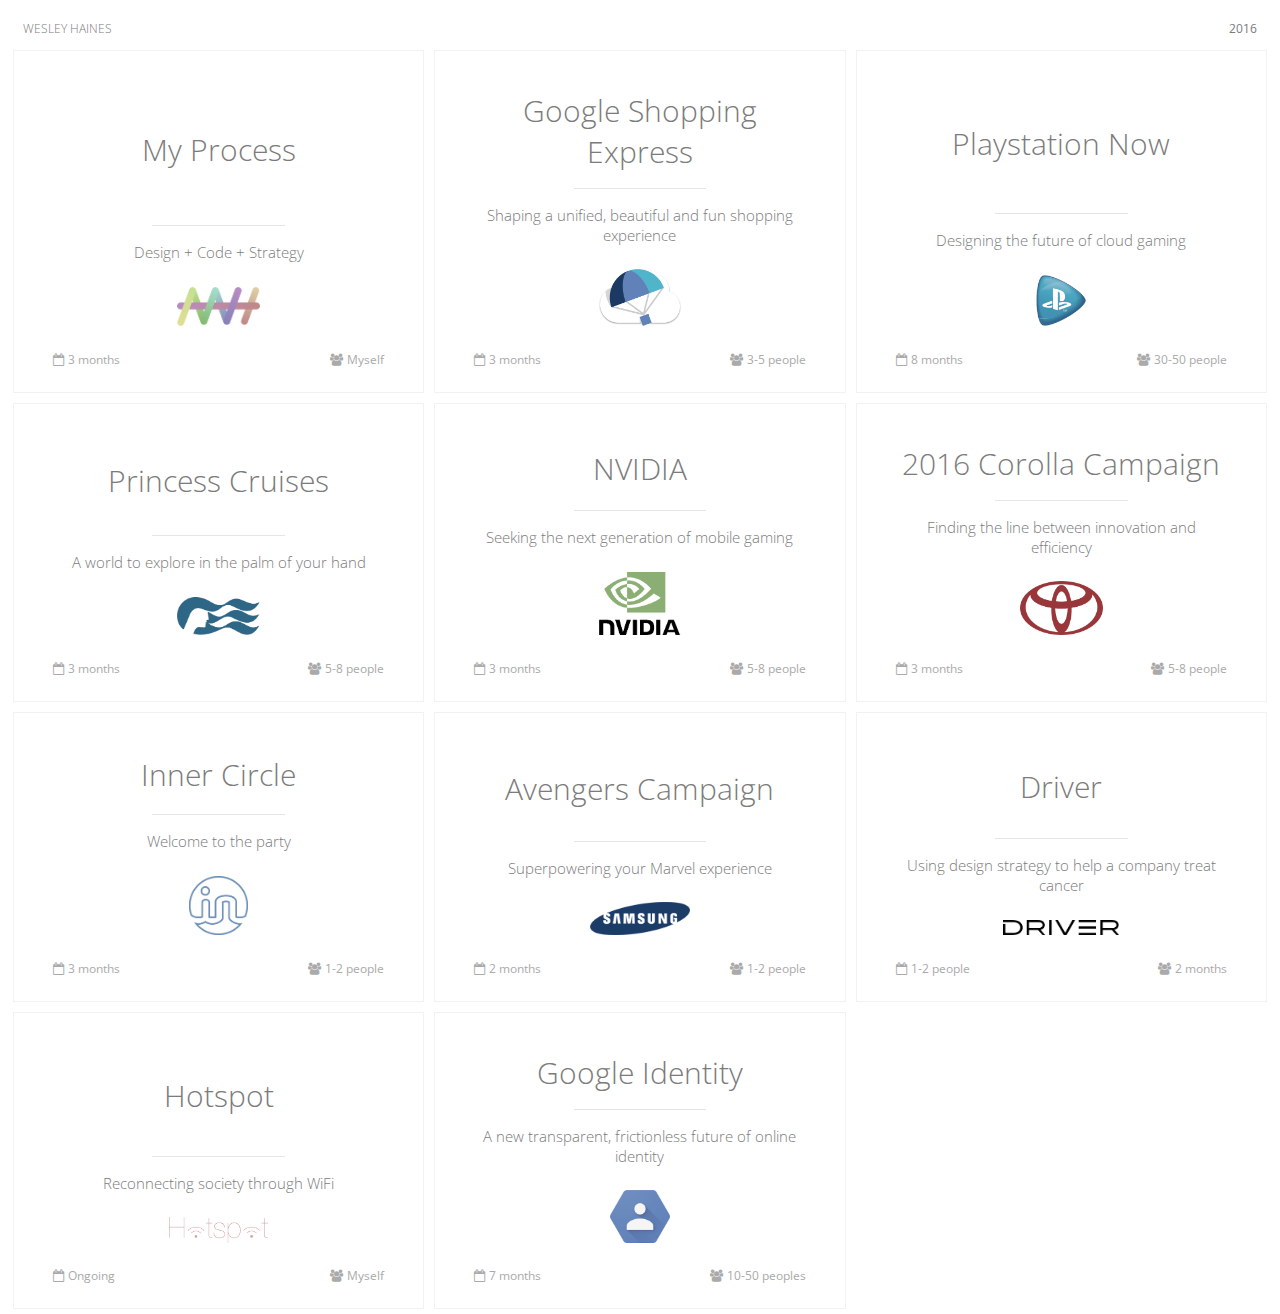
==== commit d0ae8978: "minor visual tweaks" ====
--- a/content.html
+++ b/content.html
@@ -33,7 +33,7 @@
 						<div class="loader"></div>
 						<span class="category">Design + Code + Strategy</span>
 						<div class="meta meta--preview">
-							<img class="meta__avatar" src="img/authors/awh.png" style: width="25%" />
+							<img class="meta__avatar" src="img/authors/awh.png" style="width:25%;" />
 							<span class="meta__date"><i class="fa fa-calendar-o"></i>3 months</span>
 							<span class="meta__reading-time"><i class="fa fa-users"></i>Myself</span>
 						</div>
@@ -43,7 +43,7 @@
 						<div class="loader"></div>
 						<span class="category">Shaping a unified, beautiful and fun shopping experience</span>
 						<div class="meta meta--preview">
-							<img class="meta__avatar" src="img/authors/gsx_logo.png" style: width="25%" />
+							<img class="meta__avatar" src="img/authors/gsx_logo.png" style="width:25%;" />
 							<span class="meta__date"><i class="fa fa-calendar-o"></i>3 months</span>
 							<span class="meta__reading-time"><i class="fa fa-users"></i>3-5 people</span>
 						</div>
@@ -53,7 +53,7 @@
 						<div class="loader"></div>
 						<span class="category">Designing the future of cloud gaming</span>
 						<div class="meta meta--preview">
-							<img class="meta__avatar" src="img/authors/psnow_logo.png" style: width="18%" />
+							<img class="meta__avatar" src="img/authors/psnow_logo.png" style="width:15%;" />
 							<span class="meta__date"><i class="fa fa-calendar-o"></i>8 months</span>
 							<span class="meta__reading-time"><i class="fa fa-users"></i>30-50 people</span>
 						</div>
@@ -63,7 +63,7 @@
 						<div class="loader"></div>
 						<span class="category">A world to explore in the palm of your hand</span>
 						<div class="meta meta--preview">
-							<img class="meta__avatar" src="img/authors/princess.png" style: width="25%" />
+							<img class="meta__avatar" src="img/authors/princess.png" style="width:25%;" />
 							<span class="meta__date"><i class="fa fa-calendar-o"></i>3 months</span>
 							<span class="meta__reading-time"><i class="fa fa-users"></i>5-8 people</span>
 						</div>
@@ -73,7 +73,7 @@
 						<div class="loader"></div>
 						<span class="category">Seeking the next generation of mobile gaming</span>
 						<div class="meta meta--preview">
-							<img class="meta__avatar" src="img/authors/nvidia_logo.png" style: width="25%" />
+							<img class="meta__avatar" src="img/authors/nvidia_logo.png" style="width:25%;" />
 							<span class="meta__date"><i class="fa fa-calendar-o"></i>3 months</span>
 							<span class="meta__reading-time"><i class="fa fa-users"></i>5-8 people</span>
 						</div>
@@ -83,7 +83,7 @@
 						<div class="loader"></div>
 						<span class="category">Finding the line between innovation and efficiency</span>
 						<div class="meta meta--preview">
-							<img class="meta__avatar" src="img/authors/toyota_logo.png" style: width="25%" />
+							<img class="meta__avatar" src="img/authors/toyota_logo.png" style="width:25%;" />
 							<span class="meta__date"><i class="fa fa-calendar-o"></i>3 months</span>
 							<span class="meta__reading-time"><i class="fa fa-users"></i>5-8 people</span>
 						</div>
@@ -93,7 +93,7 @@
 						<div class="loader"></div>
 						<span class="category">Welcome to the party</span>
 						<div class="meta meta--preview">
-							<img class="meta__avatar" src="img/authors/innerc_logo.png" style: width="18%" />
+							<img class="meta__avatar" src="img/authors/innerc_logo.png" style="width:18%;" />
 							<span class="meta__date"><i class="fa fa-calendar-o"></i>3 months</span>
 							<span class="meta__reading-time"><i class="fa fa-users"></i>1-2 people</span>
 						</div>
@@ -103,7 +103,7 @@
 						<div class="loader"></div>
 						<span class="category">Superpowering your Marvel experience</span>
 						<div class="meta meta--preview">
-							<img class="meta__avatar" src="img/authors/samsung_logo.png" style: width="30%"/>
+							<img class="meta__avatar" src="img/authors/samsung_logo.png" style="width:30%;"/>
 							<span class="meta__date"><i class="fa fa-calendar-o"></i>2 months</span>
 							<span class="meta__reading-time"><i class="fa fa-users"></i>1-2 people</span>
 						</div>
@@ -113,7 +113,7 @@
 						<div class="loader"></div>
 						<span class="category">Using design strategy to help a company treat cancer</span>
 						<div class="meta meta--preview">
-							<img class="meta__avatar" src="img/authors/driver_logo.png" style: width="35%" />
+							<img class="meta__avatar" src="img/authors/driver_logo.png" style="width:35%;" />
 							<span class="meta__date"><i class="fa fa-calendar-o"></i>1-2 people</span>
 							<span class="meta__reading-time"><i class="fa fa-users"></i>2 months</span>
 						</div>
@@ -123,7 +123,7 @@
 						<div class="loader"></div>
 						<span class="category">Reconnecting society through WiFi</span>
 						<div class="meta meta--preview">
-							<img class="meta__avatar" src="img/authors/hotspot_logo.png" style: width="30%" />
+							<img class="meta__avatar" src="img/authors/hotspot_logo.png" style="width:30%;" />
 							<span class="meta__date"><i class="fa fa-calendar-o"></i>Ongoing</span>
 							<span class="meta__reading-time"><i class="fa fa-users"></i>Myself</span>
 						</div>
@@ -133,7 +133,7 @@
 						<div class="loader"></div>
 						<span class="category">A new transparent, frictionless future of online identity</span>
 						<div class="meta meta--preview">
-							<img class="meta__avatar" src="img/authors/identity.png" style: width="18%" />
+							<img class="meta__avatar" src="img/authors/identity.png" style="width:18%;" />
 							<span class="meta__date"><i class="fa fa-calendar-o"></i>7 months</span>
 							<span class="meta__reading-time"><i class="fa fa-users"></i>10-50 peoples</span>
 						</div>
@@ -219,7 +219,7 @@
 									<li ><img src="img/icons/material_design.svg"></li>
 								</ul>
 							</div>
-						<div id="footer">
+						<div class="footer">
 							<p id="end">"Design is people."</p>
 							<p id="end2">-Jane Jacobs</p>
 							<p style="text-align:center; margin: 0 auto; padding: 0"><img src="img/icons/accent_line.png"/></p>
@@ -338,7 +338,7 @@
 								<iframe width="400" height="700" src="https://www.youtube.com/embed/KOBjrrHulqQ" frameborder="0" allowfullscreen></iframe>
 							</div>
 						</div>
-						<div id="footer">
+						<div class="footer" id="gsx">
 							<img src="img/gsx_logo.png" style=" width:22%; padding-bottom:3%; padding-top:5%; margin-top:5%; margin-left:38%;">
 							<p style="text-align:center; margin: 0 auto; padding: 0"><img src="img/icons/accent_line.png"/></p>
 							<div id="contact">
@@ -456,7 +456,7 @@
 								</tfoot></p>
 								<img src="img/ps_design_challenge.jpg" id="content" class="" style="width:65%">
 							</div>-->
-							<div id="footer">
+							<div class="footer">
 								<img src="img/psnow_logo.png" style=" width:12%; padding-bottom:3%; padding-top:5%; margin-top:5%; margin-left:3%;">
 								<p style="text-align:center; margin: 0 auto; padding: 0"><img src="img/icons/accent_line.png"/></p>
 								<div id="contact">
@@ -571,7 +571,7 @@
 								<iframe width="400" height="700" src="https://www.youtube.com/embed/B327dHd_V_Y" frameborder="0" allowfullscreen></iframe>
 								<iframe width="400" height="700" src="https://www.youtube.com/embed/Ik0y6onflxQ" frameborder="0" allowfullscreen></iframe>
 							</div>
-							<div id="footer">
+							<div class="footer">
 								<img src="img/princess.png" style=" width:25%; padding-bottom:3%; padding-top:5%; margin-top:5%;">
 								<p style="text-align:center; margin: 0 auto; padding: 0"><img src="img/icons/accent_line.png"/></p>
 								<div id="contact">
@@ -630,6 +630,7 @@
 							 process in two week sprints. Working closely with the client, we
 							 developed a totally new digital platform from which NVIDIA can launch
 							 its new mobile gaming business.</p>
+							 <img src="img/nvidia_shield.png" style="width:75%; text-align:center; margin-top:2%; margin-left:12%; margin-right:12%" class="">
 						<div id="nvidia_text">
 							<div style="margin-top5%; padding-top:5%; padding-bottom:5%;">
 								<img src="img/icons/nvidia/sketching_n.svg">
@@ -653,9 +654,10 @@
 									 help guides. The wireframing progressively changed over the course
 									 of each sprint - going from simple "box and arrow" diagrams to
 									 fully visualized concepts for each section.</p>
-									<img src="img/nvidia_wire1.jpg" id="content" class="">
-									<img src="img/nvidia_wire2.jpg" id="content" class="">
-							</div>
+									<img src="img/nvidia_wire1.jpg" id="content" style="border:0px; margin-bottom: 5%" class="">
+									<img src="img/nvidia_wire2.jpg" id="content" style="border:0px; margin-bottom: 2%" class="">
+							</div>
+							<img src="img/nvidia_controller.png" style="width:45%; text-align:center; margin-left:12%; margin-right:12%" class="">
 							<div style="margin-top5%; padding-top:5%; padding-bottom:5%;">
 								<img src="img/icons/nvidia/responsive_design_n.svg">
 								<p>With every creative review passing, we began fully realizing
@@ -666,11 +668,11 @@
 									 of our engineering teams and made the entire re-design process run
 									 more smooth due to my familiarity with responsive design and
 									 front-end development techniques.</p>
-									<img src="img/nvidia_comps1.jpg" id="content" class="">
-									<img src="img/nvidia_comps2.jpg" id="content" class="">
-									<img src="img/nvidia_comps3.jpg" id="content" class="">
-							</div>
-							<div id="footer">
+									<img src="img/nvidia_comps1.jpg" id="content" style="border:0px; margin-bottom: 5%" class="">
+									<img src="img/nvidia_comps2.jpg" id="content" style="border:0px; margin-bottom: 5%" class="">
+									<img src="img/nvidia_comps3.jpg" id="content" style="border:0px; margin-bottom: 5%" class="">
+							</div>
+							<div class="footer">
 								<img src="img/authors/nvidia_logo.png" style=" width:20%; padding-bottom:3%; padding-top:5%; margin-top:5%;">
 								<p style="text-align:center; margin: 0 auto; padding: 0"><img src="img/icons/accent_line.png"/></p>
 								<div id="contact">
@@ -785,7 +787,7 @@
 									 second being a prototype for a mobile banner ad.</p>
 								<iframe width="1200" height="800" src="https://www.youtube.com/embed/Jj6JSmhmCDk" frameborder="0" allowfullscreen style="margin-bottom:3%"></iframe>
 							</div>
-							<div id="footer">
+							<div class="footer">
 								<img src="img/toyota_logo.png" style=" width:20%; padding-bottom:3%; padding-top:5%; margin-top:5%;">
 								<p style="text-align:center; margin: 0 auto; padding: 0"><img src="img/icons/accent_line.png"/></p>
 								<div id="contact">
@@ -897,7 +899,7 @@
 								<img src="img/innerc_comps3.jpg" id="content" class="">
 								<img src="img/innerc_comps4.jpg" id="content" class="">
 							</div>
-							<div id="footer">
+							<div class="footer">
 								<img src="img/innerc_logo.png" style=" width:15%; padding-bottom:3%; padding-top:5%; margin-top:5%;">
 								<p style="text-align:center; margin: 0 auto; padding: 0"><img src="img/icons/accent_line.png"/></p>
 								<div id="contact">
@@ -978,7 +980,7 @@
 									<img src="img/samsung_deck5.jpg" id="content" class="">
 									<img src="img/samsung_deck6.jpg" id="content" class="">
 							</div>
-							<div id="footer">
+							<div class="footer">
 								<img src="img/samsung_logo.png" style=" width:35%; padding-bottom:3%; padding-top:5%; margin-top:5%;">
 								<p style="text-align:center; margin: 0 auto; padding: 0"><img src="img/icons/accent_line.png"/></p>
 								<div id="contact">
@@ -1063,7 +1065,7 @@
 									<img src="img/driver_report.jpg" id="content" class="" style="width:70%">
 									<img src="img/driver_dash.jpg" id="content" class="">
 							</div>
-							<div id="footer">
+							<div class="footer">
 								<img src="img/authors/driver_logo.png" style=" width:40%; padding-bottom:3%; padding-top:5%; margin-top:5%;">
 								<p style="text-align:center; margin: 0 auto; padding: 0"><img src="img/icons/accent_line.png"/></p>
 								<div id="contact">
@@ -1103,7 +1105,7 @@
 							<p style="padding-top:0; text-align:center;">coming soon...</p>
 						<div id="hotspot_text">
 						</div>
-						<div id="footer">
+						<div class="footer">
 							<img src="img/authors/hotspot_logo.png" style=" width:35%; padding-bottom:3%; padding-top:5%; margin-top:5%; margin-left:32%;">
 							<p style="text-align:center; margin: 0 auto; padding: 0"><img src="img/icons/accent_line.png"/></p>
 							<div id="contact">
@@ -1143,7 +1145,7 @@
 							<p style="padding-top:0; text-align:center;  padding-left:0px">coming soon...</p>
 						<div id="hotspot_text">
 						</div>
-						<div id="footer">
+						<div class="footer">
 							<img src="img/authors/identity.png" style=" width:20%; padding-bottom:3%; padding-top:5%; margin-top:5%; margin-left:42%;">
 							<img src="img/icons/accent_line.png" style="text-align:center"/>
 							<div id="contact">
--- a/css/articles.css
+++ b/css/articles.css
@@ -172,9 +172,14 @@
 	padding-right: 40px;
 }
 
-div#footer{
-  margin-left: 20%;
-  margin-right: 20%;
+div.footer{
+  padding-left: 20%;
+  padding-right: 20%;
+}
+
+div.footer#gsx{
+  background-image: url("../img/gsx_bkgd.jpg");
+  background-repeat: no-repeat;
 }
 
 p#end{
@@ -189,13 +194,13 @@
 	text-align: center;
 }
 
-div#footer div#contact{
+div.footer div#contact{
 	height: 230px;
 	width: 100%;
 	padding-top: 2%;
 }
 
-div#footer div#contact ul{
+div.footer div#contact ul{
 	list-style-type: none;
   text-align: center;
   margin-top: 3%;
@@ -204,14 +209,14 @@
   padding-left: 0px;
 }
 
-div#footer div#contact ul a{
+div.footer div#contact ul a{
 	display: inline-block;
 	position: relative;
 	padding-left: 20px;
 	padding-right: 20px;
 }
 
-div#footer div#contact p{
+div.footer div#contact p{
 	text-align: center;
 	position: relative;
 	font-family: Lato, sans-serif;
@@ -259,7 +264,7 @@
 div#google_text img#content{
 	width: 75%;
 	height: auto;
-	border: 15px #6F8FC1 solid;
+	border: 10px#6F8FC1 solid;
 	border-radius: 10px 10px 10px 10px;
 	margin-bottom: 5%;
 }
@@ -267,7 +272,7 @@
 div#google_text iframe{
 	/*width: 400px;
 	height: 700px;*/
-	border:15px #6F8FC1 solid;
+	border:10px #6F8FC1 solid;
 	border-radius: 10px 10px 10px 10px;
 	margin-left: 20px;
 }
@@ -308,14 +313,14 @@
 div#sony_text img#content{
 	width: 75%;
 	height: auto;
-	border: 15px #0099CA solid;
+	border: 10px#0099CA solid;
 	border-radius: 10px 10px 10px 10px;
 	margin-bottom: 2%;
 }
 
 div#sony_text iframe{
 	width: 75%;
-	border:15px #0099CA solid;
+	border:10px #0099CA solid;
 	border-radius: 10px 10px 10px 10px;
 	margin-bottom: 3%;
 }
@@ -356,7 +361,7 @@
 div#princess_text img#content{
 	width: 75%;
 	height: auto;
-	border: 15px #51A6FA solid;
+	border: 10px#51A6FA solid;
 	border-radius: 10px 10px 10px 10px;
 	margin-bottom: 2%;
 }
@@ -364,7 +369,7 @@
 div#princess_text iframe{
 	/*width: 400px;
 	height: 700px;*/
-	border:15px #51A6FA solid;
+	border:10px #51A6FA solid;
 	border-radius: 10px 10px 10px 10px;
 	margin-left: 20px;
 }
@@ -404,7 +409,7 @@
 div#nvidia_text img#content{
 	width: 75%;
 	height: auto;
-	border: 15px #72BA43 solid;
+	border: 10px#72BA43 solid;
 	border-radius: 10px 10px 10px 10px;
 	margin-bottom: 2%;
 }
@@ -446,14 +451,14 @@
 div#toyota_text img#content{
 	width: 75%;
 	height: auto;
-	border: 15px #E62129 solid;
+	border: 10px#E62129 solid;
 	border-radius: 10px 10px 10px 10px;
 	margin-bottom: 2%;
 }
 
 div#toyota_text iframe{
 	width: 75%;
-	border:15px #E62129 solid;
+	border:10px #E62129 solid;
 	border-radius: 10px 10px 10px 10px;
 }
 
@@ -493,7 +498,7 @@
 div#innerc_text img#content{
 	width: 75%;
 	height: auto;
-	border: 15px #E7C59F solid;
+	border: 10px#E7C59F solid;
 	border-radius: 10px 10px 10px 10px;
 	margin-bottom: 2%;
 }
@@ -534,7 +539,7 @@
 div#samsung_text img#content{
 	width: 75%;
 	height: auto;
-	border: 15px #009CA6 solid;
+	border: 10px#009CA6 solid;
 	border-radius: 10px 10px 10px 10px;
 	margin-bottom: 2%;
 }
@@ -575,7 +580,7 @@
 div#driver_text img#content{
 	width: 75%;
 	height: auto;
-	border: 15px #CEBCE1 solid;
+	border: 10px#CEBCE1 solid;
 	border-radius: 10px 10px 10px 10px;
 	margin-bottom: 2%;
 }
--- a/css/style2.css
+++ b/css/style2.css
@@ -470,6 +470,8 @@
 .meta--preview .meta__avatar {
   -webkit-filter: grayscale(50%);
   filter: grayscale(50%);
+  width: 20%;
+  max-width: 125px;
 }
 
 .grid__item:hover .meta--preview .meta__avatar,
@@ -896,6 +898,8 @@
     opacity: 0;
   }
 }
+
+
 @media screen and (min-width: 1200px) {
   /* 3 columns */
   .grid__item {
@@ -903,21 +907,18 @@
   }
 }
 @media screen and (min-width: 1500px) {
-  /* 4 columns */
   .grid__item {
     width: 33.333%;
   }
 }
 @media screen and (min-width: 1800px) {
-  /* 5 columns */
   .grid__item {
-    width: 40%;
+    width: 33.333%;
   }
 }
 @media screen and (min-width: 2100px) {
-  /* 6 columns */
   .grid__item {
-    width: 50%;
+    width: 33.333%;
   }
 }
 /* small screen changes for sidebar (it becomes an off-canvas menu) */
@@ -1139,7 +1140,22 @@
 }
 
 @media screen and (max-width: 499px) {
-  .content__item.content__item--show div#footer{
+  .content__item.content__item--show
+  div#driver_skills ul li img,
+  div#google_skills ul li img,
+  div#sony_skills ul li img,
+  div#toyota_skills ul li img,
+  div#princess_skills ul li img,
+  div#nvidia_skills ul li img,
+  div#innerc_skills ul li img,
+  div#samsung_skills ul li img,
+  div#hotspot_skills ul li img{
+    width: 40%;
+  }
+}
+
+@media screen and (max-width: 499px) {
+  .content__item.content__item--show div.footer{
     display: none;
   }
 }
@@ -1164,6 +1180,11 @@
   .article-nav button span {
     display: none;
   }
+
+  .content__item--show.content__item p{
+    width: 80%;
+  }
+
 }
 @media screen and (max-width: 599px) {
   .meta__misc,
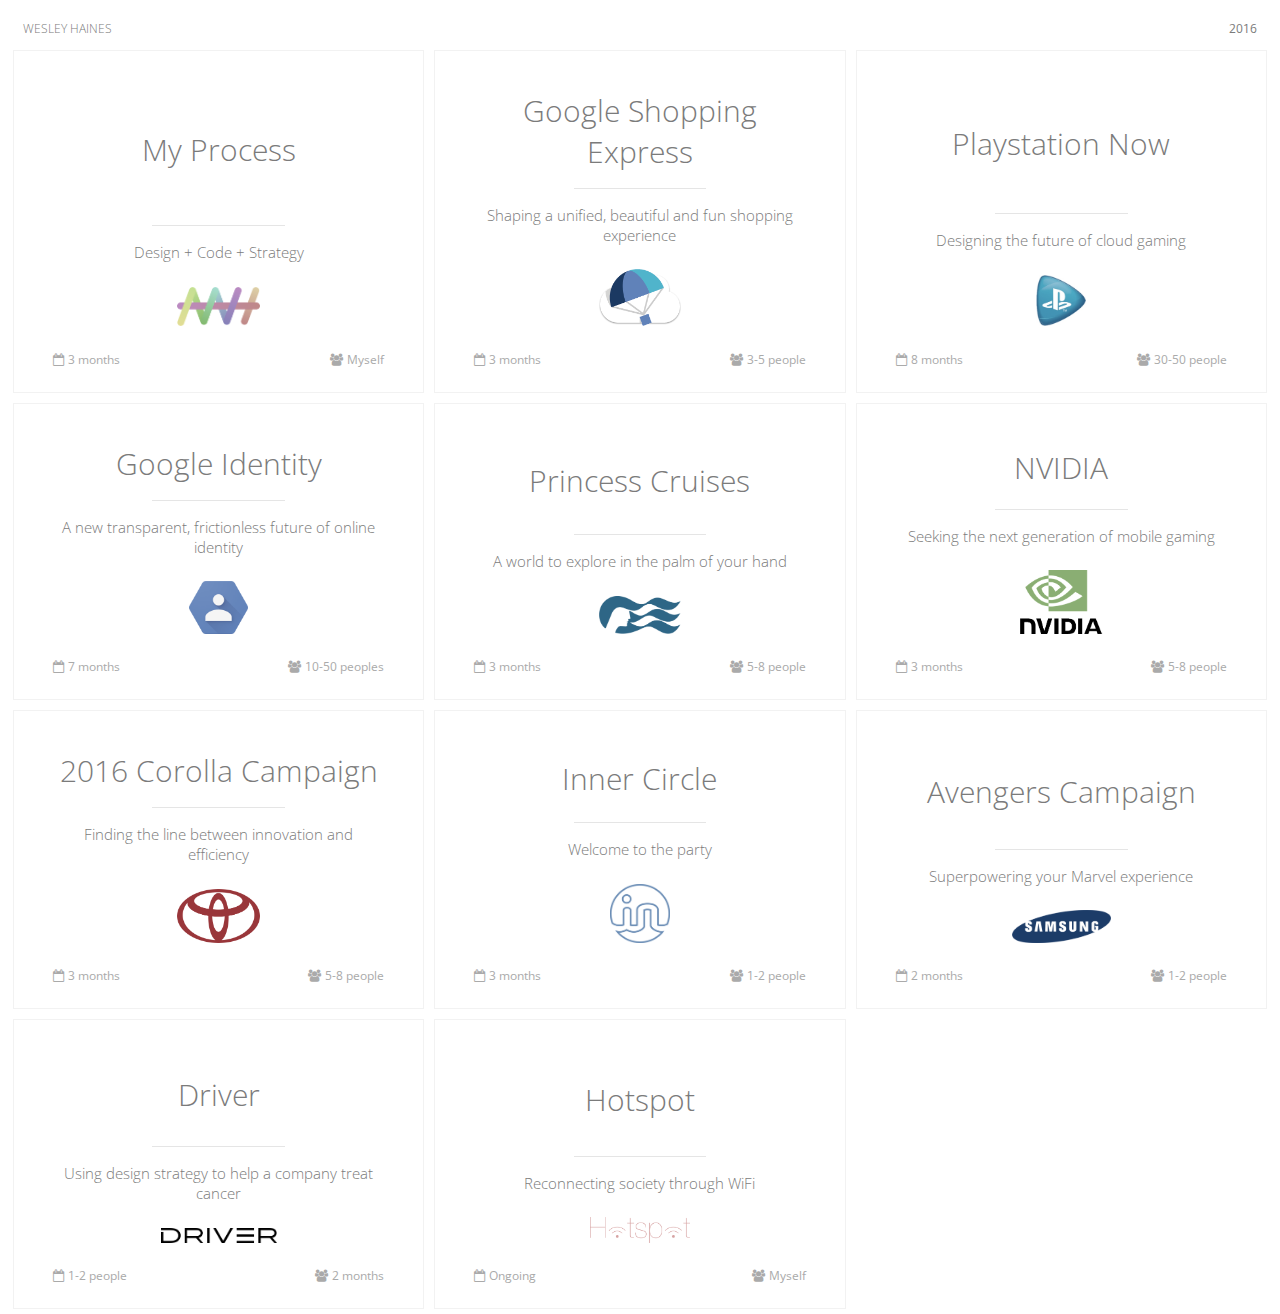
==== commit 9acfd49d: "img enhancements" ====
--- a/content.html
+++ b/content.html
@@ -10,7 +10,7 @@
 		<link rel="stylesheet" type="text/css" href="css/animate.css" />
 		<link rel="stylesheet" type="text/css" href="fonts/font-awesome-4.3.0/css/font-awesome.min.css" />
 		<link rel="stylesheet" type="text/css" href="css/style2.css" />
-		<link href='https://fonts.googleapis.com/css?family=Open+Sans:400,300,600,700,800' rel='stylesheet' type='text/css'>
+		<link href='https://fonts.googleapis.com/css?family=Open+Sans:100,200,400,300,600,700,800' rel='stylesheet' type='text/css'>
 		<link href='http://fonts.googleapis.com/css?family=Codystar:400' rel='stylesheet' type='text/css'>
 		<script src="js/modernizr.custom.js"></script>
 	</head>
@@ -53,9 +53,19 @@
 						<div class="loader"></div>
 						<span class="category">Designing the future of cloud gaming</span>
 						<div class="meta meta--preview">
-							<img class="meta__avatar" src="img/authors/psnow_logo.png" style="width:15%;" />
+							<img class="meta__avatar" src="img/authors/psnow_logo.jpg" style="width:15%;" />
 							<span class="meta__date"><i class="fa fa-calendar-o"></i>8 months</span>
 							<span class="meta__reading-time"><i class="fa fa-users"></i>30-50 people</span>
+						</div>
+					</a>
+					<a class="grid__item" href="#">
+						<h2 class="title title--preview">Google Identity</h2>
+						<div class="loader"></div>
+						<span class="category">A new transparent, frictionless future of online identity</span>
+						<div class="meta meta--preview">
+							<img class="meta__avatar" src="img/authors/identity.png" style="width:18%;" />
+							<span class="meta__date"><i class="fa fa-calendar-o"></i>7 months</span>
+							<span class="meta__reading-time"><i class="fa fa-users"></i>10-50 peoples</span>
 						</div>
 					</a>
 					<a class="grid__item" href="#">
@@ -128,18 +138,7 @@
 							<span class="meta__reading-time"><i class="fa fa-users"></i>Myself</span>
 						</div>
 					</a>
-					<a class="grid__item" href="#">
-						<h2 class="title title--preview">Google Identity</h2>
-						<div class="loader"></div>
-						<span class="category">A new transparent, frictionless future of online identity</span>
-						<div class="meta meta--preview">
-							<img class="meta__avatar" src="img/authors/identity.png" style="width:18%;" />
-							<span class="meta__date"><i class="fa fa-calendar-o"></i>7 months</span>
-							<span class="meta__reading-time"><i class="fa fa-users"></i>10-50 peoples</span>
-						</div>
-					</a>
 				</section>
-
 
 
 				<section class="content">
@@ -355,10 +354,9 @@
 						</article>
 
 
-
 						<article class="content__item">
 							<<div class="meta meta--full">
-								<img class="meta__avatar" src="img/authors/psnow_logo.png" style: width="35%" />
+								<img class="meta__avatar" src="img/authors/psnow_logo.jpg" style: width="35%" />
 								<span class="category category--full">Interaction Design, Visual Design, Prototyping</span>
 								<span class="meta__date"><i class="fa fa-calendar-o"></i>8 months</span>
 								<span class="meta__reading-time"><i class="fa fa-users"></i>30-50 people</span>
@@ -457,7 +455,7 @@
 								<img src="img/ps_design_challenge.jpg" id="content" class="" style="width:65%">
 							</div>-->
 							<div class="footer">
-								<img src="img/psnow_logo.png" style=" width:12%; padding-bottom:3%; padding-top:5%; margin-top:5%; margin-left:3%;">
+								<img src="img/psnow_logo.jpg" style=" width:12%; padding-bottom:3%; padding-top:5%; margin-top:5%; margin-left:3%;">
 								<p style="text-align:center; margin: 0 auto; padding: 0"><img src="img/icons/accent_line.png"/></p>
 								<div id="contact">
 									<ul>
@@ -472,6 +470,147 @@
 							</div>
 							</article>
 
+
+
+							<article class="content__item">
+								<div class="meta meta--full">
+									<img class="meta__avatar" src="img/authors/identity.png" style: width="45%" />
+									<span class="category category--full">System Diagramming, Interaction Design, Visual Design</span>
+									<span class="meta__date"><i class="fa fa-calendar-o"></i>7 months</span>
+									<span class="meta__reading-time"><i class="fa fa-users"></i>10-50 people</span>
+								</div>
+								<h2 class="title title--full">Google Identity</h2>
+								<h2>A new transparent, frictionless future of online identity</h2>
+								<div id="identity_skills">
+									<ul style="margin-bottom:5%; margin-top:3%; text-align:center; padding-left:0;">
+										<li ><img src="img/icons/identity/systems_analysis_i.svg"></li>
+										<li ><img src="img/icons/identity/mental_models_i.svg"></li>
+										<li ><img src="img/icons/identity/user_flows_i.svg"></li>
+										<li ><img src="img/icons/identity/sketching_i.svg"></li>
+										<li ><img src="img/icons/identity/wireframing_i.svg"></li>
+										<li ><img src="img/icons/identity/material_design_i.svg"></li>
+									</ul>
+								</div>
+								<p>As digital services and products become increasingly embedded in the
+									 fabric of societies around the world, people have wondered: "What
+									 does this service know about me?" On the Identity team at Google,
+								 	 it was our job to answer this question and then provide value in what
+								 	 can be an ominous and scary question. To do so, designers would work
+								 	 with many team around Search, Maps, Android and more to shape
+									 experiences that would both provide transparency about collected
+								 	 information as well as maintain consitency across Google products.</p>
+								<p>Each designer essentially functioned as a leader, subject matter
+									 expert and product manager all in one (let alone being a designer).
+								 	 Every project presented a different, unique problem to design for-
+								 	 one that required each of us to consult a gradient of perspectives.
+								 	 From researchers to engineers and everything in between, everyone
+								 	 had an influence on product and design decisions. Each product
+								 	 required the ability to vascilate from a high-level 10,000 foot view
+									 to a 1 foot view - and too comfortable in-between.</p>
+								<p style="margin-bottom: 5%">At some point, the pixels and flows moving around
+									 become less relevant than the actual system-level thinking that each
+								 	 designer needed in order to work with such large and distributed teams.
+								 	 Timelines, tools, processes and stakeholders all varied with each
+								 	 project and provided interesting challenges in designing for such
+								 	 abstract concepts like transparency and consistency. What never changed
+								 	 was the determination and collective effort of the team to form a wholly
+								 	 unique approach to shaping online identity - one that is convesational,
+									 open and delightful.</p>
+									 <img src="img/sign_in_comps.jpg" style="width:100%; text-align:center; margin-top:2%; border:0px" class="">
+								<div id="identity_text">
+									<div style="margin-top5%; padding-top:5%; padding-bottom:5%;">
+										<img src="img/icons/identity/corp_i.svg">
+										<p>The future of signing into an account has pretty much remained the
+											 same for years since the earliest software was written. One of our
+										 	 goals as a team was to reform that archaic vision and make it
+										 	 something more delightful and fun. Our team was commissioned to do
+										 	 a new treatment for the Corp SSO (Single Sign-On) for Google as a
+										 	 company. Fortunately, my stakeholders sat right next to me and I
+										 	 was able to come up with and test some different, more illustrative
+										 	 approaches to a "corporate" sign in.</p>
+										<img src="img/id_sky_family.jpg" id="content" style="border:0; margin-bottom:7%" class="">
+										<img src="img/id_city_family.jpg" id="content" style="border:0; margin-bottom:7%" class="">
+										<img src="img/id_space_family.jpg" id="content" style="border:0; margin-bottom:7%" class="">
+									</div>
+									<div style="padding-top:2%; padding-bottom:5%;">
+										<img src="img/icons/identity/recovery_i.svg">
+										<p>From delightful and artistic to systematic and focused design,
+											 Account Recovery was a long-dormant project at Google that remained
+										 	 untouched since just before the company's inception. In a system that
+											 receives millions of inquiries a month, Account Recovery was a part
+											 of Google that relied on an entirely archaic design not updated or
+											 reimanged for years. My goal of this project was to rethink Account
+											 Recovery from a systematic perspective that required a different
+											 approach than simply applying a fresh new layer of paint.</p>
+											<img src="img/id_ar_diagram.jpg" id="content" style="border:0; width:60%; margin-bottom:7%" class="">
+											<!-- <img src="img/id_password_diagram.jpg" id="content" style="border:0; width:60%; margin-bottom:7%" class=""> -->
+											<img src="img/id_password_recovery.jpg" id="content" style="border:0; width:40%; margin-bottom:7%" class="">
+											<!-- <img src="img/id_username_diagram.jpg" id="content" style="border:0; width:40%; margin-bottom:7%" class=""> -->
+											<img src="img/id_username_recovery.jpg" id="content" style="border:0;" class="">
+									</div>
+									<div style="padding-top:2%; padding-bottom:5%;">
+										<img src="img/icons/identity/auth_i.svg">
+										<p>Material design is essentially Google's attempt to design a
+											 holistic visual and interactive experience that remains
+											 uniform across all product lines. Surpringly enough there are
+											 still many products in need of the design framework's help and
+											 Authenticator for Android was one of them. Updating the app from
+											 its legacy design and writing to a newly designed experience required
+											 working with all levels of product teams. With this a new version
+											 of two step verification, Android users will be able to learn more
+											 about what the app and do and benefit from a delightful experience as well.</p>
+											<img src="img/id_auth_diagram.jpg" id="content" style="border:0; width:60%; margin-bottom:7%" class="">
+											<img src="img/id_auth_flow.jpg" id="content" style="border:0; margin-bottom:7%" class="">
+											<img src="img/id_auth_flow2.jpg" id="content" style="border:0;" class="">
+									</div>
+									<div style="padding-top:5%; padding-bottom:5%;">
+										<img src="img/icons/identity/bolt_i.svg">
+										<p>As Google begins to design for an ecosystem outside the screens
+											 in your hand or at your desk, identity becomes increasingly fragmented.
+										 	 Perhaps you are sharing a device with another person- be it family member,
+										 	 a friend (pehaps even a stranger)- this device needs to be able to
+										 	 differentiate users according to some digital identifer or biometric.
+										 	 In this example, I am designing a system in which one can use their Google
+										 	 Account and BLE signal to unlock their door. While other competitors in the
+										 	 space have similar technology, these locks can only be opened by specific
+										 	 shared Google accounts.</p>
+											<img src="img/id_bolt_diagram.jpg" id="content" style="border:0px" class="">
+											<img src="img/id_bolt_flow.jpg" id="content" style="border:0px" class="">
+											<img src="img/id_bolt_flow2.jpg" id="content" style="border:0px" class="">
+											<img src="img/id_bolt_flow3.jpg" id="content" style="border:0px" class="">
+									</div>
+									<div style="padding-top:2%; padding-bottom:2%;">
+										<img src="img/icons/identity/vr_i.svg">
+										<p>Remembering passwords is something that predates even account creation. It
+											 somehow lives on in the modern day as an archaic reminder that our industry
+											 has not been able to ween itself off the habit of creating passwords no one
+										 	 can remember. In fact, humans are not really equipped to remember the hundreds
+										 	 of different passwords to the many services they interact with for minutes maybe
+											 minutes of a day. Fortunately, there are different ways to combat this: from a
+										 	 pattern unlock to fingerprint biometric to a new form of authentication- voice.
+										 	 For a low-security product like Google Cardboard where identity is not at jeopardy,
+										 	 I designed a way to sign in to your account simply to talking to the Google Assistant.</p>
+											<img src="img/id_vr_diagram.jpg" id="content" style="border:0px; width:40%;" class="">
+											<img src="img/id_vr_flow.jpg" id="content" style="border:0px" class="">
+											<img src="img/id_vr_flow2.jpg" id="content" style="border:0px" class="">
+											<img src="img/id_vr_flow3.jpg" id="content" style="border:0px" class="">
+									</div>
+								</div>
+							<div class="footer" id="gsx">
+								<img src="img/identity.png" style=" width:15%; padding-bottom:3%; padding-top:5%; margin-top:5%; margin-left:41%;">
+								<p style="text-align:center; margin: 0 auto; padding: 0"><img src="img/icons/accent_line.png"/></p>
+								<div id="contact">
+									<ul>
+										<!--phone-->
+										<a href="mailto:wesley.haines@me.com"><li ><img src="img/icons/email.svg"></li></a>
+										<a href="https://www.linkedin.com/in/wesleyhaines" target="_blank"><li ><img src="img/icons/linkedin.svg"></li></a>
+										<a href="https://instagram.com/wesito_/" target="_blank"><li ><img src="img/icons/instagram.svg"></li></a>
+									</ul>
+									<p>Copyright ©2016 All rights reserved.</br>
+										All works are property of Wesley Haines and other affiliated parties unless stated otherwise.</p>
+								</div>
+							</div>
+							</article>
 
 
 						<article class="content__item">
@@ -630,7 +769,7 @@
 							 process in two week sprints. Working closely with the client, we
 							 developed a totally new digital platform from which NVIDIA can launch
 							 its new mobile gaming business.</p>
-							 <img src="img/nvidia_shield.png" style="width:75%; text-align:center; margin-top:2%; margin-left:12%; margin-right:12%" class="">
+							 <img src="img/nvidia_shield.jpg" style="width:75%; text-align:center; margin-top:2%; margin-left:12%; margin-right:12%" class="">
 						<div id="nvidia_text">
 							<div style="margin-top5%; padding-top:5%; padding-bottom:5%;">
 								<img src="img/icons/nvidia/sketching_n.svg">
@@ -1122,47 +1261,7 @@
 						</article>
 
 
-
-						<article class="content__item">
-							<div class="meta meta--full">
-								<img class="meta__avatar" src="img/authors/identity.png" style: width="45%" />
-								<span class="category category--full">Interaction Design, Visual Design, Prototyping</span>
-								<span class="meta__date"><i class="fa fa-calendar-o"></i>7 months</span>
-								<span class="meta__reading-time"><i class="fa fa-users"></i>10-50 people</span>
-							</div>
-							<h2 class="title title--full">Google Identity</h2>
-							<h2>A new transparent, frictionless future of online identity</h2>
-							<div id="hotspot_skills">
-								<ul style="margin-bottom:5%; margin-top:3%; text-align:center; padding-left:0;">
-									<li ><img src="img/icons/hotspot/ideation_h.svg"></li>
-									<li ><img src="img/icons/hotspot/prototyping_h.svg"></li>
-									<li ><img src="img/icons/hotspot/sketch_h.svg"></li>
-									<li ><img src="img/icons/hotspot/swift h.png"></li>
-									<li ><img src="img/icons/hotspot/user_flows_h.svg"></li>
-									<li ><img src="img/icons/hotspot/user_interviews_h.svg"></li>
-								</ul>
-							</div>
-							<p style="padding-top:0; text-align:center;  padding-left:0px">coming soon...</p>
-						<div id="hotspot_text">
-						</div>
-						<div class="footer">
-							<img src="img/authors/identity.png" style=" width:20%; padding-bottom:3%; padding-top:5%; margin-top:5%; margin-left:42%;">
-							<img src="img/icons/accent_line.png" style="text-align:center"/>
-							<div id="contact">
-								<ul>
-									<!--phone-->
-									<a href="mailto:wesley.haines@me.com"><li ><img src="img/icons/email.svg"></li></a>
-									<a href="https://www.linkedin.com/in/wesleyhaines" target="_blank"><li ><img src="img/icons/linkedin.svg"></li></a>
-									<a href="https://instagram.com/wesito_/" target="_blank"><li ><img src="img/icons/instagram.svg"></li></a>
-								</ul>
-								<p>Copyright ©2016 All rights reserved.</br>
-									All works are property of Wesley Haines and other affiliated parties unless stated otherwise.</p>
-							</div>
-						</div>
-						</article>
-
-
-					</div>
+						</div>
 					<button class="close-button"><i class="fa fa-close"></i><span>Close</span></button>
 				</section>
 			</div>
--- a/css/articles.css
+++ b/css/articles.css
@@ -267,6 +267,7 @@
 	border: 10px#6F8FC1 solid;
 	border-radius: 10px 10px 10px 10px;
 	margin-bottom: 5%;
+  /*cursor: zoom-in;*/
 }
 
 div#google_text iframe{
@@ -326,6 +327,46 @@
 }
 
 
+/* Identity */
+
+div#identity_skills ul li{
+	display: inline-block;
+	position: relative;
+	padding-left: 0px;
+	padding-right: 0px;
+}
+
+div#identity_skills ul li img{
+	height: 70%;
+	width: 70%;
+}
+
+div#identity_text{
+	width: 100%;
+	height: auto;
+	color: #2196F3;
+	margin-top: 5%;
+  text-align: center;
+}
+
+div#identity_text p{
+	width: 60%;
+	padding-top: 3%;
+	padding-bottom: 5%;
+	font-weight: inherit;
+	font-size: 1.5em;
+	text-align: center;
+}
+
+div#identity_text img#content{
+	width: 75%;
+	height: auto;
+	border: 10px #2196F3 solid;
+	border-radius: 10px 10px 10px 10px;
+	margin-bottom: 5%;
+}
+
+
 /* Princess */
 
 div#princess_skills ul li{
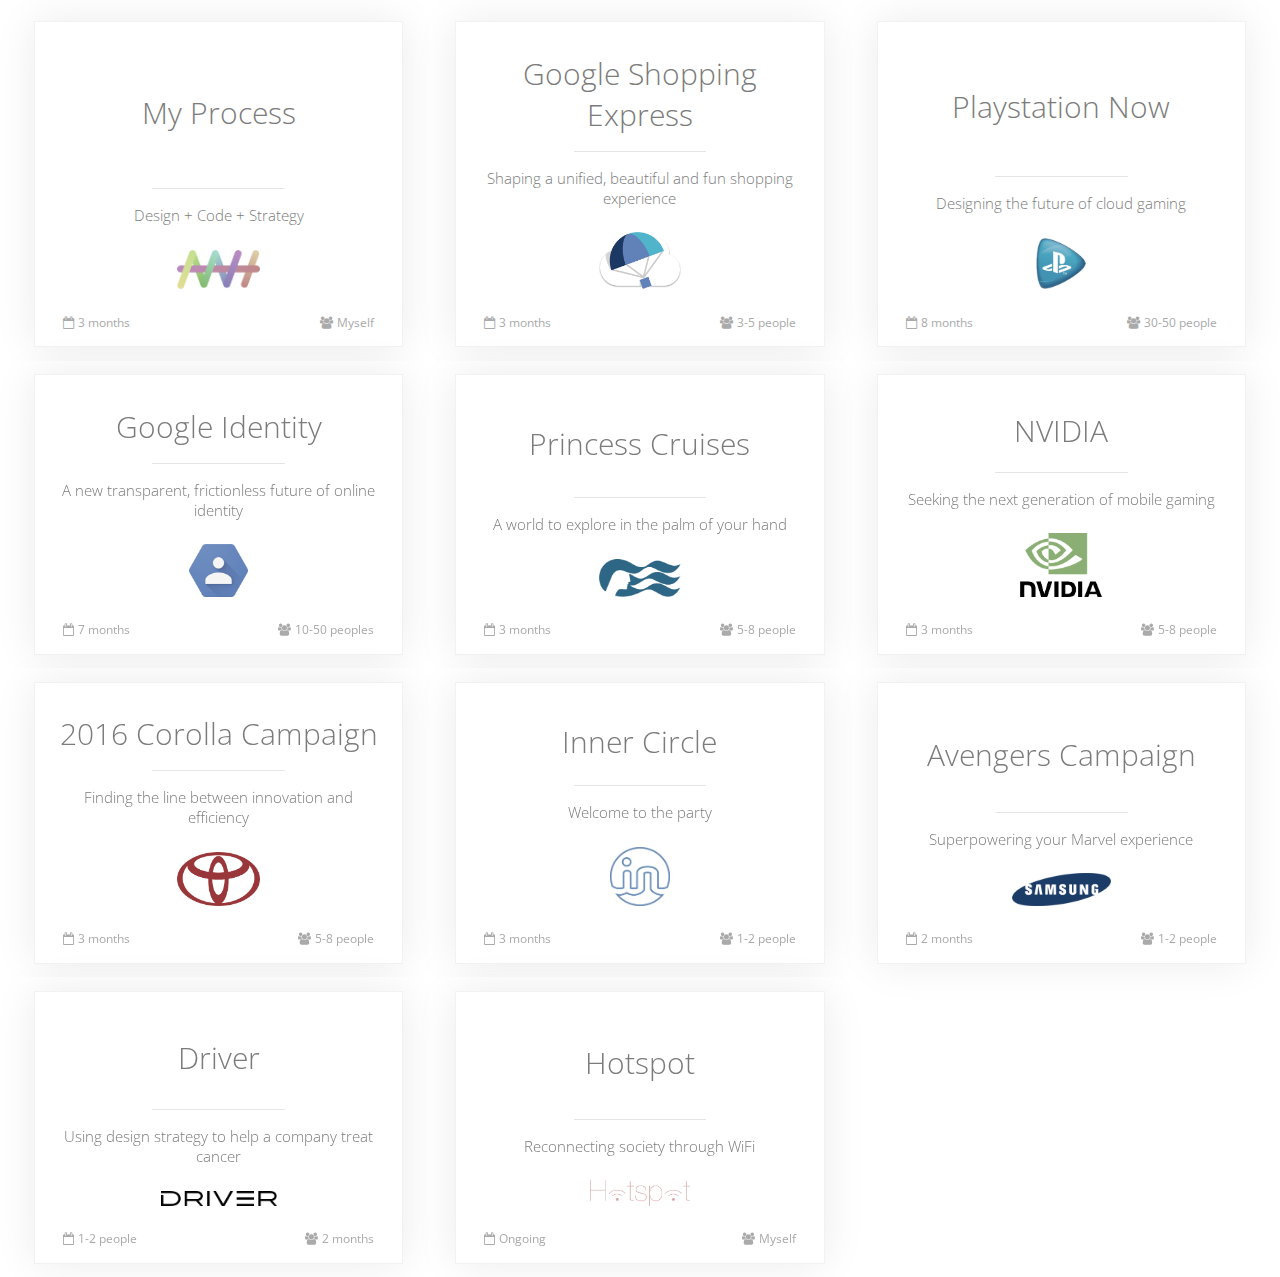
==== commit 389ab7e8: "UI enhancements and Identity additions" ====
--- a/content.html
+++ b/content.html
@@ -22,12 +22,21 @@
 			</div>
 			<div id="theGrid" class="main">
 				<section class="grid">
-					<header class="top-bar">
+					<!-- <header class="top-bar">
 						<h2 class="top-bar__headline">WESLEY HAINES</h2>
 						<div class="filter">
 							<span>2016</span>
 						</div>
-					</header>
+						<p>I am a designer specializing in interaction and
+			         prototyping design. Using a creative approach combined with
+			         user-centered design principles, I help those who
+			         look to realize their digital curiosities.<br/><br/>
+							 I have worked for a variety of medium to large-sized clients
+	 			       to define and form experience-driven digital products for audiences across the world.
+	 			       Working in the advertising and technology industries, I have
+	 			       completed projects to re-define product and brand through strategy,
+	 			       visuals and code. 🙌</p>
+					</header> -->
 					<a class="grid__item" href="#">
 						<h2 class="title title--preview">My Process</h2>
 						<div class="loader"></div>
@@ -221,7 +230,7 @@
 						<div class="footer">
 							<p id="end">"Design is people."</p>
 							<p id="end2">-Jane Jacobs</p>
-							<p style="text-align:center; margin: 0 auto; padding: 0"><img src="img/icons/accent_line.png"/></p>
+							<p style="text-align:center; margin: 0 auto; padding: 0; width: 75%;"><img src="img/icons/accent_line.png"/></p>
 							<div id="contact">
 								<ul>
 									<!--phone-->
@@ -275,7 +284,8 @@
 							 <img src="img/gsx_phones.jpg" style="width:105%; text-align:center; margin-top:5%; border:0px" class="">
 						<div id="google_text">
 							<div style="margin-top5%; padding-top:5%; padding-bottom:5%;">
-								<img src="img/icons/google/contextual_inquiry_g.svg">
+								<img src="img/icons/google/contextual_inquiry_g.svg" class="icons">
+								<h1 style="font-weight:100"> Contextual Inquiry</h1>
 								<p>Before actually beginning the design process, our team conducted
 									 a series of stakeholder interviews and contextual inquiry sessions.
 									 These studies provided our team with greater insights into the
@@ -287,7 +297,8 @@
 								<img src="img/google_contextual_inquiry_example2.jpg" id="content" class="">
 							</div>
 							<div style="padding-top:5%; padding-bottom:5%;">
-								<img src="img/icons/google/sketching_g.svg">
+								<img src="img/icons/google/sketching_g.svg" class="icons">
+								<h1 style="font-weight:100"> Sketching</h1>
 								<p>Once we completed the discovery phase of our project, our team
 									 began sketching high-level visual solutions. The sketches shown
 									 below range in fidelity and design, yet still provide interesting
@@ -298,7 +309,8 @@
 									<img src="img/google_sketching_example.jpg" id="content" class="">
 							</div>
 							<div style="padding-top:5%; padding-bottom:5%;">
-								<img src="img/icons/google/user_flows_g.svg">
+								<img src="img/icons/google/user_flows_g.svg" class="icons">
+								<h1 style="font-weight:100">User Flows</h1>
 								<p>While working with the stakeholders at Google, our team defined
 									 the user requirements and essential flow. For each step in the
 									 shopping process, we created an overall map that looks at each
@@ -310,8 +322,9 @@
 									<img src="img/google_user_flows_example2.jpg" id="content" class="">
 							</div>
 							<div style="padding-top:5%; padding-bottom:5%;">
-								<img src="img/icons/google/wireframing_g.svg" style="padding-right:20px;">
-								<img src="img/icons/google/sketch_g.svg">
+								<img src="img/icons/google/wireframing_g.svg" class="icons">
+								<img src="img/icons/google/sketch_g.svg" class="icons">
+								<h1 style="font-weight:100">Wireframing & Sketch</h1>
 								<p>After finalizing the user flow for each step in the shopping
 									 process, our team began turning our sketches into a digital
 									 reality. We primarily used Sketch throughout the design process-
@@ -324,8 +337,9 @@
 									<img src="img/google_sketch_example3.jpg" style="width:62%; height:auto; border:0px" class="">
 							</div>
 							<div style="padding-top:5%;">
-								<img src="img/icons/google/prototyping_g.svg" style="padding-right:20px;">
-								<img src="img/icons/google/motion_design_g.svg">
+								<img src="img/icons/google/prototyping_g.svg" class="icons">
+								<img src="img/icons/google/motion_design_g.svg" class="icons">
+								<h1 style="font-weight:100">Prototyping & Motion Design</h1>
 								<p>With each sprint, our team continued the design process even
 									 further. We would prototype and add motion design to each of
 									 the different parts of the shopping process. In order to give
@@ -338,8 +352,8 @@
 							</div>
 						</div>
 						<div class="footer" id="gsx">
-							<img src="img/gsx_logo.png" style=" width:22%; padding-bottom:3%; padding-top:5%; margin-top:5%; margin-left:38%;">
-							<p style="text-align:center; margin: 0 auto; padding: 0"><img src="img/icons/accent_line.png"/></p>
+							<img src="img/gsx_logo.png" style=" width:10%; padding-bottom:3%; padding-top:5%; margin-top:5%; margin-left:45%;">
+							<p style="text-align:center; margin: 0 auto; padding: 0; width: 75%;"><img src="img/icons/accent_line.png"/></p>
 							<div id="contact">
 								<ul>
 									<!--phone-->
@@ -399,8 +413,9 @@
 						<img src="img/psnow_displays.jpg" style="width:100%; text-align:center; margin-top:5%; border:0px" class="">
 						<div id="sony_text">
 							<div style="margin-top5%; padding-top:5%; padding-bottom:5%;">
-								<img src="img/icons/sony/systems_analysis_s.svg" style="padding-right:20px;">
-								<img src="img/icons/sony/user_flows_s.svg">
+								<img src="img/icons/sony/systems_analysis_s.svg" class="icons">
+								<img src="img/icons/sony/user_flows_s.svg" class="icons">
+								<h1 style="font-weight:100">Systems Analysis & User Flows</h1>
 								<p>In order to design for distinct users, languages, laws, and cultural
 									 differences, our team had to create grand user flow diagrams.
 									 These user flows could include legal, cultural and cognitive
@@ -412,8 +427,9 @@
 								<img src="img/ps_detailpage.jpg" id="content" class="">
 							</div>
 							<div style="padding-top:5%; padding-bottom:5%;">
-								<img src="img/icons/sony/user_requirements_s.svg" style="padding-right:20px;">
-								<img src="img/icons/sony/usability_testing_s.svg">
+								<img src="img/icons/sony/user_requirements_s.svg" class="icons">
+								<img src="img/icons/sony/usability_testing_s.svg" class="icons">
+								<h1 style="font-weight:100">User Requirements & User Testing</h1>
 								<p>The PS Now team's mantra was "test early, test often."
 								   A newly created team at Sony, the Playstation Now team decided
 									 to try new techniques and experiment with new ways of building
@@ -427,8 +443,9 @@
 									<img src="img/ps_console.jpg" style="width:70%; text-align:center; margin-top:5%; border:0px" class="">
 							</div>
 							<div style="padding-top:5%; padding-bottom:2%;">
-								<img src="img/icons/sony/prototyping_s.svg">
-								<img src="img/icons/sony/motion_design_s.svg">
+								<img src="img/icons/sony/prototyping_s.svg" class="icons">
+								<img src="img/icons/sony/motion_design_s.svg" class="icons">
+								<h1 style="font-weight:100">Prototyping & Motion Design</h1>
 								<p>In order to prepare for the user testing sessions, our team would
 									 place a higher importance on prototyping and the need to constantly
 									 innovate. Motion design and prototyping proved a fun and enriching
@@ -455,8 +472,8 @@
 								<img src="img/ps_design_challenge.jpg" id="content" class="" style="width:65%">
 							</div>-->
 							<div class="footer">
-								<img src="img/psnow_logo.jpg" style=" width:12%; padding-bottom:3%; padding-top:5%; margin-top:5%; margin-left:3%;">
-								<p style="text-align:center; margin: 0 auto; padding: 0"><img src="img/icons/accent_line.png"/></p>
+								<img src="img/authors/psnow_logo.jpg" style=" width:8%; padding-bottom:3%; padding-top:5%; margin-top:5%; margin-left:1%;">
+								<p style="text-align:center; margin: 0 auto; padding: 0; width: 75%;"><img src="img/icons/accent_line.png"/></p>
 								<div id="contact">
 									<ul>
 										<!--phone-->
@@ -519,7 +536,8 @@
 									 <img src="img/sign_in_comps.jpg" style="width:100%; text-align:center; margin-top:2%; border:0px" class="">
 								<div id="identity_text">
 									<div style="margin-top5%; padding-top:5%; padding-bottom:5%;">
-										<img src="img/icons/identity/corp_i.svg">
+										<img src="img/icons/identity/corp_i.svg" class="icons">
+										<h1 style="font-weight:100">Corp SSO</h1>
 										<p>The future of signing into an account has pretty much remained the
 											 same for years since the earliest software was written. One of our
 										 	 goals as a team was to reform that archaic vision and make it
@@ -533,7 +551,8 @@
 										<img src="img/id_space_family.jpg" id="content" style="border:0; margin-bottom:7%" class="">
 									</div>
 									<div style="padding-top:2%; padding-bottom:5%;">
-										<img src="img/icons/identity/recovery_i.svg">
+										<img src="img/icons/identity/recovery_i.svg" class="icons">
+										<h1 style="font-weight:100">Account Recovery</h1>
 										<p>From delightful and artistic to systematic and focused design,
 											 Account Recovery was a long-dormant project at Google that remained
 										 	 untouched since just before the company's inception. In a system that
@@ -549,7 +568,8 @@
 											<img src="img/id_username_recovery.jpg" id="content" style="border:0;" class="">
 									</div>
 									<div style="padding-top:2%; padding-bottom:5%;">
-										<img src="img/icons/identity/auth_i.svg">
+										<img src="img/icons/identity/auth_i.svg" class="icons">
+										<h1 style="font-weight:100">Authenticator</h1>
 										<p>Material design is essentially Google's attempt to design a
 											 holistic visual and interactive experience that remains
 											 uniform across all product lines. Surpringly enough there are
@@ -564,7 +584,8 @@
 											<img src="img/id_auth_flow2.jpg" id="content" style="border:0;" class="">
 									</div>
 									<div style="padding-top:5%; padding-bottom:5%;">
-										<img src="img/icons/identity/bolt_i.svg">
+										<img src="img/icons/identity/bolt_i.svg" class="icons">
+										<h1 style="font-weight:100">Bolt</h1>
 										<p>As Google begins to design for an ecosystem outside the screens
 											 in your hand or at your desk, identity becomes increasingly fragmented.
 										 	 Perhaps you are sharing a device with another person- be it family member,
@@ -580,7 +601,8 @@
 											<img src="img/id_bolt_flow3.jpg" id="content" style="border:0px" class="">
 									</div>
 									<div style="padding-top:2%; padding-bottom:2%;">
-										<img src="img/icons/identity/vr_i.svg">
+										<img src="img/icons/identity/voice_i.svg" class="icons">
+										<h1 style="font-weight:100">Voice Sign In</h1>
 										<p>Remembering passwords is something that predates even account creation. It
 											 somehow lives on in the modern day as an archaic reminder that our industry
 											 has not been able to ween itself off the habit of creating passwords no one
@@ -588,8 +610,20 @@
 										 	 of different passwords to the many services they interact with for minutes maybe
 											 minutes of a day. Fortunately, there are different ways to combat this: from a
 										 	 pattern unlock to fingerprint biometric to a new form of authentication- voice.
-										 	 For a low-security product like Google Cardboard where identity is not at jeopardy,
+										 	 For a higher-security product like Google Photos where identity and data are at jeopardy,
 										 	 I designed a way to sign in to your account simply to talking to the Google Assistant.</p>
+											 <img src="img/id_voice_training.jpg" id="content" style="border:0px;" class="">
+											 <img src="img/id_voice_sign_in.jpg" id="content" style="border:0px;" class="">
+									</div>
+									<div style="padding-top:2%; padding-bottom:2%;">
+										<img src="img/icons/identity/vr_i.svg" class="icons">
+										<h1 style="font-weight:100">VR Sign In</h1>
+										<p>Similar in concept to the Voice Sign In project, Google Cardboard and upcoming Daydream
+											 devices can leverage multiple kinds of user interactions. From voice to gestures,
+										 	 VR can take advantage of many more sensory kinds of experience designs. Signing into
+										   a VR experience should be able to do the same and I explored a similar concept here
+										   that takes advantage of both voice sign in, but also using the accelorametor or the
+										   phone to point towards different objects, buttons and UI elements.</p>
 											<img src="img/id_vr_diagram.jpg" id="content" style="border:0px; width:40%;" class="">
 											<img src="img/id_vr_flow.jpg" id="content" style="border:0px" class="">
 											<img src="img/id_vr_flow2.jpg" id="content" style="border:0px" class="">
@@ -597,8 +631,8 @@
 									</div>
 								</div>
 							<div class="footer" id="gsx">
-								<img src="img/identity.png" style=" width:15%; padding-bottom:3%; padding-top:5%; margin-top:5%; margin-left:41%;">
-								<p style="text-align:center; margin: 0 auto; padding: 0"><img src="img/icons/accent_line.png"/></p>
+								<img src="img/identity.png" style=" width:8%; padding-bottom:3%; padding-top:5%; margin-top:5%; margin-left:46%;">
+								<p style="text-align:center; margin: 0 auto; padding: 0; width: 75%;"><img src="img/icons/accent_line.png"/></p>
 								<div id="contact">
 									<ul>
 										<!--phone-->
@@ -656,7 +690,8 @@
 							<img src="img/princess_phones.jpg" style="width:105%; text-align:center; margin-top:2%;" class="">
 						<div id="princess_text">
 							<div style="margin-top5%; padding-top:5%; padding-bottom:5%;">
-								<img src="img/icons/princess/mental_models_p.svg">
+								<img src="img/icons/princess/mental_models_p.svg" class="icons">
+								<h1 style="font-weight:100">Mental Models</h1>
 								<p>Our team began by constructing mental models of what different
 									points of contact users would need from our app. Rather than
 									design a digital experience that required the user to use the
@@ -668,7 +703,8 @@
 								<img src="img/princess_product_map.jpg" id="content" class="">
 							</div>
 							<div style="padding-top:5%; padding-bottom:5%;">
-								<img src="img/icons/princess/user_flows_p.svg">
+								<img src="img/icons/princess/user_flows_p.svg" class="icons">
+								<h1 style="font-weight:100">User Flows</h1>
 								<p>Once mental models were defined, we wanted to construct user flows
 									based on core experiences that were essential to any cruise and
 									vacation. There are many edge cases to cover on vacations, but we
@@ -681,8 +717,9 @@
 									<img src="img/princess_checkout.jpg" id="content" class="">
 							</div>
 							<div style="padding-top:5%; padding-bottom:5%;">
-								<img src="img/icons/princess/wireframing_p.svg" style="padding-right:20px;">
-								<img src="img/icons/princess/sketch_p.svg">
+								<img src="img/icons/princess/wireframing_p.svg" class="icons">
+								<img src="img/icons/princess/sketch_p.svg" class="icons">
+								<h1 style="font-weight:100">Wireframing & Sketch</h1>
 								<p>To extend our principles our lightness, invisibility and service
 									even further, we wanted a visual palette and concept to match.
 									Using negative space and opacity to communicate these principles,
@@ -697,8 +734,9 @@
 									<img src="img/princess_comps6.jpg" style="width:75%; height:auto; border:0px; margin-bottom: 5%" class="">
 							</div>
 							<div style="padding-top:5%;">
-								<img src="img/icons/princess/prototyping_p.svg" style="padding-right:20px;">
-								<img src="img/icons/princess/motion_design_p.svg">
+								<img src="img/icons/princess/prototyping_p.svg" class="icons">
+								<img src="img/icons/princess/motion_design_p.svg" class="icons">
+								<h1 style="font-weight:100">Prototyping & Motion Deisgn</h1>
 								<p>Before our team was able to arrive at a final visual language,
 									we prototyped many interactive concepts. From simple keynote animations
 									to more nuanced keyframes in CSS and JS, we strived to create
@@ -711,8 +749,8 @@
 								<iframe width="400" height="700" src="https://www.youtube.com/embed/Ik0y6onflxQ" frameborder="0" allowfullscreen></iframe>
 							</div>
 							<div class="footer">
-								<img src="img/princess.png" style=" width:25%; padding-bottom:3%; padding-top:5%; margin-top:5%;">
-								<p style="text-align:center; margin: 0 auto; padding: 0"><img src="img/icons/accent_line.png"/></p>
+								<img src="img/princess.png" style=" width:10%; padding-bottom:3%; padding-top:5%; margin-top:5%;">
+								<p style="text-align:center; margin: 0 auto; padding: 0; width: 75%;"><img src="img/icons/accent_line.png"/></p>
 								<div id="contact">
 									<ul>
 										<!--phone-->
@@ -772,7 +810,8 @@
 							 <img src="img/nvidia_shield.jpg" style="width:75%; text-align:center; margin-top:2%; margin-left:12%; margin-right:12%" class="">
 						<div id="nvidia_text">
 							<div style="margin-top5%; padding-top:5%; padding-bottom:5%;">
-								<img src="img/icons/nvidia/sketching_n.svg">
+								<img src="img/icons/nvidia/sketching_n.svg" class="icons">
+								<h1 style="font-weight:100">Sketching</h1>
 								<p>Our creative process first involved sketching away at different
 									 concepts for the interactive introduction to NVIDIA's new site.
 									 We focused heavily on visually conveying the technological
@@ -786,7 +825,8 @@
 									<img src="img/nvidia_sketch4.jpg" id="content" class="">
 							</div>
 							<div style="margin-top5%; padding-top:5%; padding-bottom:5%;">
-								<img src="img/icons/nvidia/wireframing_n.svg">
+								<img src="img/icons/nvidia/wireframing_n.svg" class="icons">
+								<h1 style="font-weight:100">Wireframing</h1>
 								<p>For the wireframing process, our team decided to split up work
 									 for each section of the site. My section consisted of wiring
 									 the product detail page as well as the community support and
@@ -798,7 +838,8 @@
 							</div>
 							<img src="img/nvidia_controller.png" style="width:45%; text-align:center; margin-left:12%; margin-right:12%" class="">
 							<div style="margin-top5%; padding-top:5%; padding-bottom:5%;">
-								<img src="img/icons/nvidia/responsive_design_n.svg">
+								<img src="img/icons/nvidia/responsive_design_n.svg" class="icons">
+								<h1 style="font-weight:100">Responsive Design</h1>
 								<p>With every creative review passing, we began fully realizing
 									 each new section - fully visualizing each section responsively.
 									 During these design sessions, we worked closely with our engineering
@@ -812,8 +853,8 @@
 									<img src="img/nvidia_comps3.jpg" id="content" style="border:0px; margin-bottom: 5%" class="">
 							</div>
 							<div class="footer">
-								<img src="img/authors/nvidia_logo.png" style=" width:20%; padding-bottom:3%; padding-top:5%; margin-top:5%;">
-								<p style="text-align:center; margin: 0 auto; padding: 0"><img src="img/icons/accent_line.png"/></p>
+								<img src="img/authors/nvidia_logo.png" style=" width:10%; padding-bottom:3%; padding-top:5%; margin-top:5%;">
+								<p style="text-align:center; margin: 0 auto; padding: 0; width: 75%;"><img src="img/icons/accent_line.png"/></p>
 								<div id="contact">
 									<ul>
 										<!--phone-->
@@ -872,8 +913,9 @@
 							 initiatives.</p>
 						<div id="toyota_text">
 							<div style="margin-top5%; padding-top:5%; padding-bottom:5%;">
-								<img src="img/icons/toyota/branding_analysis_t.svg" style="padding-right:20px;">
-								<img src="img/icons/toyota/competitive_analysis_t.svg">
+								<img src="img/icons/toyota/branding_analysis_t.svg" class="icons">
+								<img src="img/icons/toyota/competitive_analysis_t.svg" class="icons">
+								<h1 style="font-weight:100">Branding & Competitive Analysis</h1>
 								<p>During my time working with Toyota, I was tasked with defining,
 									 organizing and writing a comprehensive competitive audit. The
 									 audit covered both direct and indirect competitors, as well as
@@ -887,7 +929,8 @@
 									<img src="img/toyota_audit3.jpg" id="content" class="">
 							</div>
 							<div style="padding-top:5%; padding-bottom:5%;">
-								<img src="img/icons/toyota/usability_testing_t.svg" style="padding-right:20px;">
+								<img src="img/icons/toyota/usability_testing_t.svg" class="icons">
+								<h1 style="font-weight:100">Usability Testing</h1>
 								<p>As our team continued the re-design process for toyota.com, we
 									 decided to engage in a series of usability tests to determine
 									 the current site's usability improvements. Over the course of
@@ -901,8 +944,9 @@
 								<img src="img/toyota_usability3.jpg" id="content" class="">
 							</div>
 							<div style="padding-top:5%; padding-bottom:5%;">
-								<img src="img/icons/toyota/wireframing_t.svg" style="padding-right:20px;">
-								<img src="img/icons/toyota/responsive_design_t.svg">
+								<img src="img/icons/toyota/wireframing_t.svg" class="icons">
+								<img src="img/icons/toyota/responsive_design_t.svg" class="icons">
+								<h1 style="font-weight:100">Wireframing & Responsive Design</h1>
 								<p>For wireframing, each member of the team was given a certain section of the
 									 toyota.com re-design every week. The process was different, yet
 									 effective. Essentially, we were able to produce work at a much
@@ -916,7 +960,8 @@
 									<img src="img/toyota_wire3.jpg" id="content" class="">
 							</div>
 							<div style="padding-top:5%; padding-bottom:5%;">
-								<img src="img/icons/toyota/prototyping_t.svg">
+								<img src="img/icons/toyota/prototyping_t.svg" class="icons">
+								<h1 style="font-weight:100">Prototyping</h1>
 								<p>Similarly to the wireframes, I continued to create and use
 									 more conceptual design methodologies to explore different
 									 interaction patterns. With prototyping, I was able to more quickly
@@ -927,8 +972,8 @@
 								<iframe width="1200" height="800" src="https://www.youtube.com/embed/Jj6JSmhmCDk" frameborder="0" allowfullscreen style="margin-bottom:3%"></iframe>
 							</div>
 							<div class="footer">
-								<img src="img/toyota_logo.png" style=" width:20%; padding-bottom:3%; padding-top:5%; margin-top:5%;">
-								<p style="text-align:center; margin: 0 auto; padding: 0"><img src="img/icons/accent_line.png"/></p>
+								<img src="img/toyota_logo.png" style=" width:10%; padding-bottom:3%; padding-top:5%; margin-top:5%;">
+								<p style="text-align:center; margin: 0 auto; padding: 0; width: 75%;"><img src="img/icons/accent_line.png"/></p>
 								<div id="contact">
 									<ul>
 										<!--phone-->
@@ -989,8 +1034,9 @@
 							 experience to bring fans into their favorite athlete's inner circle.</p>
 						<div id="innerc_text">
 							<div style="margin-top5%; padding-top:5%; padding-bottom:5%;">
-								<img src="img/icons/innerc/user_interviews_i.svg" style="padding-right:20px;">
-								<img src="img/icons/innerc/competitive_analysis_i.svg">
+								<img src="img/icons/innerc/user_interviews_i.svg" class="icons">
+								<img src="img/icons/innerc/competitive_analysis_i.svg" class="icons">
+								<h1 style="font-weight:100">User Interviews & Competitive Analysis</h1>
 								<p>In order to provide something valuable to users, our team did
 									 not want to become another "me too" product that simply threw on a
 									 different visual design from a competitor. Instead, we interviewed
@@ -1005,8 +1051,9 @@
 								<img src="img/innerc_deck3.jpg" id="content" class="">
 							</div>
 							<div style="padding-top:5%; padding-bottom:5%;">
-								<img src="img/icons/innerc/ideation_i.svg" style="padding-right:20px;">
-								<img src="img/icons/innerc/sketching_i.svg">
+								<img src="img/icons/innerc/ideation_i.svg" class="icons">
+								<img src="img/icons/innerc/sketching_i.svg" class="icons">
+								<h1 style="font-weight:100">Ideation & Sketching</h1>
 								<p>After gathering data and research on the subject, our team began
 									 concepting user flows and sketching out basic features of the
 									 app. Whether it was the live chat feature or the polls and contests,
@@ -1021,8 +1068,9 @@
 									<img src="img/innerc_sketch2.jpg" id="content" class="">
 							</div>
 							<div style="padding-top:5%;">
-								<img src="img/icons/innerc/user_flows_i.svg" style="padding-right:20px;">
-								<img src="img/icons/innerc/sketch_i.svg">
+								<img src="img/icons/innerc/user_flows_i.svg" class="icons">
+								<img src="img/icons/innerc/sketch_i.svg" class="icons">
+								<h1 style="font-weight:100">User Flows & Sketch</h1>
 								<p>While my business partner began looking for investment and recruited
 									 engineers, I continued the design process and completed different
 									 parts of the user requirements checklist. I worked through
@@ -1039,8 +1087,8 @@
 								<img src="img/innerc_comps4.jpg" id="content" class="">
 							</div>
 							<div class="footer">
-								<img src="img/innerc_logo.png" style=" width:15%; padding-bottom:3%; padding-top:5%; margin-top:5%;">
-								<p style="text-align:center; margin: 0 auto; padding: 0"><img src="img/icons/accent_line.png"/></p>
+								<img src="img/innerc_logo.png" style=" width:8%; padding-bottom:3%; padding-top:5%; margin-top:5%;">
+								<p style="text-align:center; margin: 0 auto; padding: 0; width: 75%;"><img src="img/icons/accent_line.png"/></p>
 								<div id="contact">
 									<ul>
 										<!--phone-->
@@ -1094,12 +1142,13 @@
 							 and physical level.</p>
 						<div id="samsung_text">
 							<div style="margin-top5%; padding-top:5%; padding-bottom:2%;">
-								<img src="img/icons/samsung/branding_analysis_a.svg" style="padding-right:20px;">
-								<img src="img/icons/samsung/competitive_analysis_a.svg" style="padding-right:20px;">
-								<img src="img/icons/samsung/service_design_a.svg" style="padding-right:20px;">
-								<img src="img/icons/samsung/user_interviews_a.svg" style="padding-right:20px;">
-								<img src="img/icons/samsung/wireframing_a.svg" style="padding-right:20px;">
-								<img src="img/icons/samsung/ideation_a.svg">
+								<img src="img/icons/samsung/branding_analysis_a.svg" class="icons">
+								<img src="img/icons/samsung/competitive_analysis_a.svg" class="icons">
+								<img src="img/icons/samsung/service_design_a.svg" class="icons">
+								<img src="img/icons/samsung/user_interviews_a.svg" class="icons">
+								<img src="img/icons/samsung/wireframing_a.svg" class="icons">
+								<img src="img/icons/samsung/ideation_a.svg" class="icons">
+								<h1 style="font-weight:100">Avengers Campaign Case Study</h1>
 								<p>The process entailed conducting several stakeholder and user
 									 interviews at first. These sessions gave our team the necessary
 									 research, background and information to begin a proper digital
@@ -1120,8 +1169,8 @@
 									<img src="img/samsung_deck6.jpg" id="content" class="">
 							</div>
 							<div class="footer">
-								<img src="img/samsung_logo.png" style=" width:35%; padding-bottom:3%; padding-top:5%; margin-top:5%;">
-								<p style="text-align:center; margin: 0 auto; padding: 0"><img src="img/icons/accent_line.png"/></p>
+								<img src="img/samsung_logo.png" style=" width:15%; padding-bottom:3%; padding-top:5%; margin-top:5%;">
+								<p style="text-align:center; margin: 0 auto; padding: 0; width: 75%;"><img src="img/icons/accent_line.png"/></p>
 								<div id="contact">
 									<ul>
 										<!--phone-->
@@ -1174,9 +1223,10 @@
 							 the cancer.</p>
 						<div id="driver_text">
 							<div style="margin-top5%; padding-top:5%; padding-bottom:5%;">
-								<img src="img/icons/driver/branding_analysis_d.svg" style="padding-right:20px;">
-								<img src="img/icons/driver/service_design_d.svg" style="padding-right:20px;">
-								<img src="img/icons/driver/competitive_analysis_d.svg">
+								<img src="img/icons/driver/branding_analysis_d.svg" class="icons">
+								<img src="img/icons/driver/service_design_d.svg" class="icons">
+								<img src="img/icons/driver/competitive_analysis_d.svg" class="icons">
+								<h1 style="font-weight:100">Branding & Competitive Analysis</h1>
 								<p>My consulting work with Driver primarily consisted of doing
 									 service design work that compiled a comprehensive list of both
 									 direct and indirect competitors, as well as complementors. While
@@ -1192,7 +1242,8 @@
 									<img src="img/driver_audit5.jpg" id="content" class="">
 							</div>
 							<div style="padding-top:5%; padding-bottom:2%;">
-								<img src="img/icons/driver/wireframing_d.svg" style="padding-right:20px;">
+								<img src="img/icons/driver/wireframing_d.svg" class="icons">
+								<h1 style="font-weight:100">Wireframing</h1>
 								<p>With a great deal of information and research coming from the
 									 user interviews and competitive analysis, I decided to help
 									 wireframe some of the sample pages they would need for the MVP.
@@ -1205,8 +1256,8 @@
 									<img src="img/driver_dash.jpg" id="content" class="">
 							</div>
 							<div class="footer">
-								<img src="img/authors/driver_logo.png" style=" width:40%; padding-bottom:3%; padding-top:5%; margin-top:5%;">
-								<p style="text-align:center; margin: 0 auto; padding: 0"><img src="img/icons/accent_line.png"/></p>
+								<img src="img/authors/driver_logo.png" style=" width:18%; padding-bottom:3%; padding-top:5%; margin-top:5%;">
+								<p style="text-align:center; margin: 0 auto; padding: 0; width: 75%;"><img src="img/icons/accent_line.png"/></p>
 								<div id="contact">
 									<ul>
 										<!--phone-->
@@ -1245,8 +1296,8 @@
 						<div id="hotspot_text">
 						</div>
 						<div class="footer">
-							<img src="img/authors/hotspot_logo.png" style=" width:35%; padding-bottom:3%; padding-top:5%; margin-top:5%; margin-left:32%;">
-							<p style="text-align:center; margin: 0 auto; padding: 0"><img src="img/icons/accent_line.png"/></p>
+							<img src="img/authors/hotspot_logo.png" style=" width:15%; padding-bottom:3%; padding-top:5%; margin-top:5%; margin-left:43%;">
+							<p style="text-align:center; margin: 0 auto; padding: 0; width: 75%;"><img src="img/icons/accent_line.png"/></p>
 							<div id="contact">
 								<ul>
 									<!--phone-->
--- a/css/articles.css
+++ b/css/articles.css
@@ -20,6 +20,10 @@
   -webkit-margin-after: 0;
 }
 
+img.icons{
+  width: 5%;
+}
+
 /* ARTICLES */
 
 div#clients img{
@@ -36,7 +40,7 @@
 }
 
 div#user_research{
-	height: 900px;
+	height: 700px;
 	width: 100%;
 	background-image: linear-gradient(0deg, #83D0E1 0%, #887CEB 100%);
 }
@@ -70,7 +74,7 @@
 }
 
 div#info_arch{
-	height: 800px;
+	height: 675px;
 	width: 100%;
 	background-image: linear-gradient(180deg, #83D0E1 0%, #80D79F 100%);
 }
@@ -104,7 +108,7 @@
 }
 
 div#ixd{
-	height: 800px;
+	height: 675px;
 	width: 100%;
 	background-image: linear-gradient(0deg, #E3E584 0%, #80D79F 100%);
 }
@@ -138,7 +142,7 @@
 }
 
 div#learning{
-	height: 800px;
+	height: 700px;
 	width: 100%;
 	background-image: linear-gradient(180deg, #E3E584 0%, #D79080 100%);
   margin-bottom: 10%;
@@ -253,11 +257,11 @@
 }
 
 div#google_text p{
-	width: 60%;
-	padding-top: 3%;
-	padding-bottom: 5%;
-	font-weight: inherit;
-	font-size: 1.5em;
+	width: 50%;
+	/*padding-top: 3%;*/
+	padding-bottom: 5%;
+	font-weight: 100;
+	font-size: 1.2em;
 	text-align: center;
 }
 
@@ -303,11 +307,11 @@
 }
 
 div#sony_text p{
-	width: 60%;
-	padding-top: 3%;
-	padding-bottom: 5%;
-	font-weight: inherit;
-  font-size: 1.5em;
+  width: 50%;
+	/*padding-top: 3%;*/
+	padding-bottom: 5%;
+	font-weight: 100;
+	font-size: 1.2em;
 	text-align: center;
 }
 
@@ -350,11 +354,11 @@
 }
 
 div#identity_text p{
-	width: 60%;
-	padding-top: 3%;
-	padding-bottom: 5%;
-	font-weight: inherit;
-	font-size: 1.5em;
+  width: 50%;
+	/*padding-top: 3%;*/
+	padding-bottom: 5%;
+	font-weight: 100;
+	font-size: 1.2em;
 	text-align: center;
 }
 
@@ -391,11 +395,11 @@
 }
 
 div#princess_text p{
-	width: 60%;
-	padding-top: 3%;
-	padding-bottom: 5%;
-	font-weight: inherit;
-  font-size: 1.5em;
+  width: 50%;
+	/*padding-top: 3%;*/
+	padding-bottom: 5%;
+	font-weight: 100;
+	font-size: 1.2em;
 	text-align: center;
 }
 
@@ -439,11 +443,11 @@
 }
 
 div#nvidia_text p{
-	width: 60%;
-	padding-top: 3%;
-	padding-bottom: 5%;
-	font-weight: inherit;
-  font-size: 1.5em;
+  width: 50%;
+	/*padding-top: 3%;*/
+	padding-bottom: 5%;
+	font-weight: 100;
+	font-size: 1.2em;
 	text-align: center;
 }
 
@@ -481,11 +485,11 @@
 }
 
 div#toyota_text p{
-	width: 60%;
-	padding-top: 3%;
-	padding-bottom: 5%;
-	font-weight: inherit;
-  font-size: 1.5em;
+  width: 50%;
+	/*padding-top: 3%;*/
+	padding-bottom: 5%;
+	font-weight: 100;
+	font-size: 1.2em;
 	text-align: center;
 }
 
@@ -528,11 +532,11 @@
 }
 
 div#innerc_text p{
-	width: 60%;
-	padding-top: 3%;
-	padding-bottom: 5%;
-	font-weight: inherit;
-  font-size: 1.5em;
+  width: 50%;
+	/*padding-top: 3%;*/
+	padding-bottom: 5%;
+	font-weight: 100;
+	font-size: 1.2em;
 	text-align: center;
 }
 
@@ -569,11 +573,11 @@
 }
 
 div#samsung_text p{
-	width: 60%;
-	padding-top: 3%;
-	padding-bottom: 5%;
-	font-weight: inherit;
-  font-size: 1.5em;
+  width: 50%;
+	/*padding-top: 3%;*/
+	padding-bottom: 5%;
+	font-weight: 100;
+	font-size: 1.2em;
 	text-align: center;
 }
 
@@ -610,11 +614,11 @@
 }
 
 div#driver_text p{
-	width: 60%;
-	padding-top: 3%;
-	padding-bottom: 5%;
-	font-weight: inherit;
-  font-size: 1.5em;
+  width: 50%;
+	/*padding-top: 3%;*/
+	padding-bottom: 5%;
+	font-weight: 100;
+	font-size: 1.2em;
 	text-align: center;
 }
 
--- a/css/style2.css
+++ b/css/style2.css
@@ -22,7 +22,7 @@
 }
 
 body {
-  background: #fff;
+  background: #f5f5f5;
   color: #7b7b7b;
   font-weight: 400;
   font-size: 16px;
@@ -59,7 +59,7 @@
 .sidebar {
   text-align: center;
   background: #fff;
-  z-index: 1000;
+  z-index: -1000;
   position: fixed;
   width: 0;
   max-width: 100%;
@@ -215,11 +215,22 @@
   display: flex;
   -webkit-align-items: center;
   align-items: center;
+  box-shadow: 0 10px 10px 0 rgba(0, 0, 0, -0.8), 0 6px 30px 0 rgba(0, 0, 0, 0.08);
+  margin-bottom: 5%;
+  padding-top: 5%;
 }
 
 .top-bar__headline {
   margin: 0;
   font-size: 0.75em;
+}
+
+.top-bar p {
+  font-size: 1.5em;
+  font-weight: 100;
+  line-height: 2em;
+  padding-bottom: 5%;
+  padding-left: 20%;
 }
 
 /* Menu button for toggling the sidebar (appears on small screen) */
@@ -325,7 +336,12 @@
   right: 55px;
   bottom: 0px;
   left: 55px;
-  border-bottom: 1px solid rgba(74, 74, 74, 0.075);
+  /*border-bottom: 1px solid rgba(74, 74, 74, 0.075);*/
+  box-shadow: 0 0px 40px 0 rgba(0, 0, 0, 0.08);
+  margin-left: 5%;
+  margin-right: 5%;
+  margin-bottom: 2%;
+  margin-top: 2%;
 }
 
 .grid__item * {
@@ -485,11 +501,13 @@
   display: block;
   float: left;
   color: #aaa;
+  padding-left: 3%;
 }
 
 .meta__reading-time {
   text-align: right;
   float: right;
+  padding-right: 3%;
 }
 
 .meta__misc {
@@ -636,10 +654,11 @@
   font-size: 1.25em;
 }
 .content__item p {
-  max-width: 900px;
+  max-width: 800px;
   margin: 1em auto;
-  text-align: justify;
+  text-align: center;
   font-size: 1.25em;
+  font-weight: 100;
 }
 .content__item p:first-of-type {
   font-size: 1.35em;
@@ -793,7 +812,8 @@
 }
 
 .close-button span {
-  display: none;
+  display: inline-block;
+  padding-left: 2%;
 }
 
 .close-button:hover {
@@ -899,7 +919,6 @@
   }
 }
 
-
 @media screen and (min-width: 1200px) {
   /* 3 columns */
   .grid__item {
@@ -1108,6 +1127,26 @@
 }
 
 @media screen and (max-width: 499px) {
+  img.icons {
+    width: 10%;
+  }
+}
+
+@media screen and (max-width: 499px) {
+  .grid__item{
+    padding-right: 65px;
+    padding-left: 65px;
+  }
+}
+
+@media screen and (max-width: 499px) {
+  .grid__item::before{
+    margin-right: 0;
+    margin-left: 0;
+  }
+}
+
+@media screen and (max-width: 499px) {
   .content__item.content__item--show{
     font-size: 80%;
   }
@@ -1121,7 +1160,9 @@
 
 @media screen and (max-width: 499px) {
   .content__item.content__item--show a img{
-    width: 15%;
+    width: 11%;
+    margin-top: 5%;
+    margin-bottom: 2%
     text-align: center;
   }
 }
@@ -1143,6 +1184,7 @@
   .content__item.content__item--show
   div#driver_skills ul li img,
   div#google_skills ul li img,
+  div#identity_skills ul li img,
   div#sony_skills ul li img,
   div#toyota_skills ul li img,
   div#princess_skills ul li img,
@@ -1193,4 +1235,11 @@
   }
 }
 
-/*# sourceMappingURL=style2.css.map */
+
+
+/*@media screen and (min-width: 500px, max-width: 899px) {
+  .grid__item{
+    padding-right: 125px;
+    padding-left: 125px;
+  }
+}*/
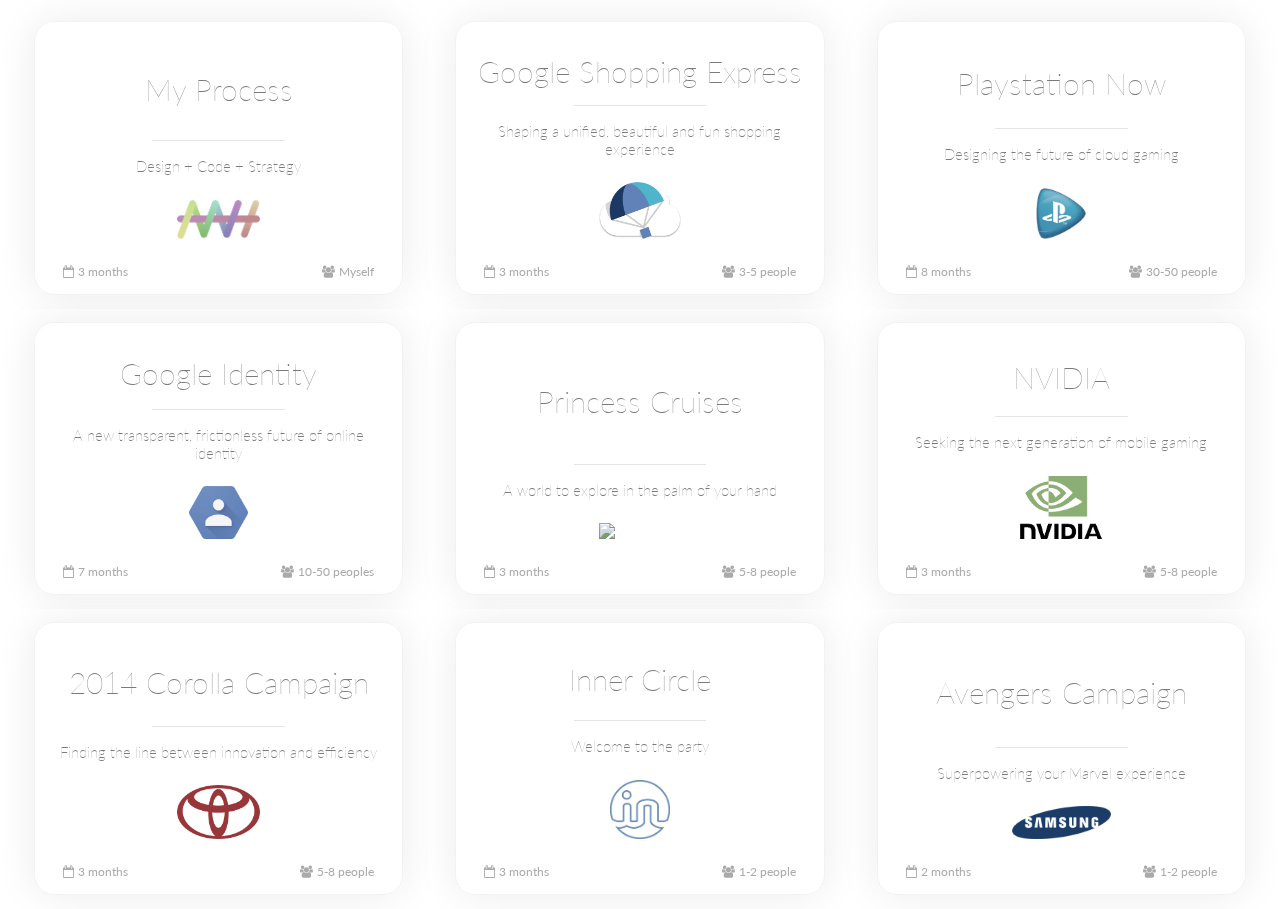
==== commit 2268243a: "New Landing" ====
--- a/content.html
+++ b/content.html
@@ -10,8 +10,8 @@
 		<link rel="stylesheet" type="text/css" href="css/animate.css" />
 		<link rel="stylesheet" type="text/css" href="fonts/font-awesome-4.3.0/css/font-awesome.min.css" />
 		<link rel="stylesheet" type="text/css" href="css/style2.css" />
+		<link href="https://fonts.googleapis.com/css?family=Lato" rel="stylesheet">
 		<link href='https://fonts.googleapis.com/css?family=Open+Sans:100,200,400,300,600,700,800' rel='stylesheet' type='text/css'>
-		<link href='http://fonts.googleapis.com/css?family=Codystar:400' rel='stylesheet' type='text/css'>
 		<script src="js/modernizr.custom.js"></script>
 	</head>
 	<body>
@@ -22,21 +22,6 @@
 			</div>
 			<div id="theGrid" class="main">
 				<section class="grid">
-					<!-- <header class="top-bar">
-						<h2 class="top-bar__headline">WESLEY HAINES</h2>
-						<div class="filter">
-							<span>2016</span>
-						</div>
-						<p>I am a designer specializing in interaction and
-			         prototyping design. Using a creative approach combined with
-			         user-centered design principles, I help those who
-			         look to realize their digital curiosities.<br/><br/>
-							 I have worked for a variety of medium to large-sized clients
-	 			       to define and form experience-driven digital products for audiences across the world.
-	 			       Working in the advertising and technology industries, I have
-	 			       completed projects to re-define product and brand through strategy,
-	 			       visuals and code. 🙌</p>
-					</header> -->
 					<a class="grid__item" href="#">
 						<h2 class="title title--preview">My Process</h2>
 						<div class="loader"></div>
@@ -98,7 +83,7 @@
 						</div>
 					</a>
 					<a class="grid__item" href="#">
-						<h2 class="title title--preview">2016 Corolla Campaign</h2>
+						<h2 class="title title--preview">2014 Corolla Campaign</h2>
 						<div class="loader"></div>
 						<span class="category">Finding the line between innovation and efficiency</span>
 						<div class="meta meta--preview">
@@ -127,7 +112,7 @@
 							<span class="meta__reading-time"><i class="fa fa-users"></i>1-2 people</span>
 						</div>
 					</a>
-					<a class="grid__item" href="#">
+					<!-- <a class="grid__item" href="#">
 						<h2 class="title title--preview">Driver</h2>
 						<div class="loader"></div>
 						<span class="category">Using design strategy to help a company treat cancer</span>
@@ -146,7 +131,7 @@
 							<span class="meta__date"><i class="fa fa-calendar-o"></i>Ongoing</span>
 							<span class="meta__reading-time"><i class="fa fa-users"></i>Myself</span>
 						</div>
-					</a>
+					</a> -->
 				</section>
 
 
@@ -181,7 +166,7 @@
 							<div id="clients"><img src="img/clients.png"/></div>
 							<div id="user_research">
 								<h2>USER RESEARCH</h2>
-								<p style=" color: white; font-family: Lato:300; padding-left: 2%;padding-right: 2%; text-align: center; padding-bottom: 5%; font-weight: 100; font-size: 1.35em;">I believe an intensive design process requires an emphasis on performing user research. Uncovering the "why" behind the way technology should work is what drew me to UX design in the first place.</p>
+								<p style=" color: white; font-family: Circular Std:300; padding-left: 2%;padding-right: 2%; text-align: center; padding-bottom: 5%; font-weight: 100; font-size: 1.35em;">I believe an intensive design process requires an emphasis on performing user research. Uncovering the "why" behind the way technology should work is what drew me to UX design in the first place.</p>
 								<ul>
 									<li ><img src="img/icons/user_interviews.svg"></li>
 									<li ><img src="img/icons/competitive_analysis.svg"></li>
@@ -193,7 +178,7 @@
 							</div>
 							<div id="info_arch">
 								<h2>INFORMATION ARCHITECTURE</h2>
-								<p style=" color: white; font-family: Lato:300; padding-left: 2% ;padding-right: 2%; text-align: center; padding-bottom: 5%; font-weight: 100;  font-size: 1.35em;">User research can provide a never-ending amount of data. Information Architecture is there to narrow, organize and evaluate results in a way A/B testing and analytics platforms simply cannot do.</p>
+								<p style=" color: white; font-family: Circular Std:300; padding-left: 2% ;padding-right: 2%; text-align: center; padding-bottom: 5%; font-weight: 100;  font-size: 1.35em;">User research can provide a never-ending amount of data. Information Architecture is there to narrow, organize and evaluate results in a way A/B testing and analytics platforms simply cannot do.</p>
 								<ul>
 									<li ><img src="img/icons/systems_analysis.svg"></li>
 									<li ><img src="img/icons/user_flows.svg"></li>
@@ -205,7 +190,7 @@
 							</div>
 							<div id="ixd">
 								<h2>INTERACTION DESIGN</h2>
-								<p style=" color: white; font-family: Lato:300; padding-left: 2%;padding-right: 2%; text-align: center; padding-bottom: 5%; font-weight: 100;  font-size: 1.35em;">Ideas, ideas, ideas. While Information Architecture can make sense of a quantity of data, interaction design can expand on and animate data into an engaging, yet practical solution for users. Whether it is using a new prototyping tool, creating visuals, or going straight into code, UI Engineering makes ideas a reality.</p>
+								<p style=" color: white; font-family: Circular Std:300; padding-left: 2%;padding-right: 2%; text-align: center; padding-bottom: 5%; font-weight: 100;  font-size: 1.35em;">Ideas, ideas, ideas. While Information Architecture can make sense of a quantity of data, interaction design can expand on and animate data into an engaging, yet practical solution for users. Whether it is using a new prototyping tool, creating visuals, or going straight into code, UI Engineering makes ideas a reality.</p>
 								<ul>
 									<li ><img src="img/icons/sketching.svg"></li>
 									<li ><img src="img/icons/motion_design.svg"></li>
@@ -217,7 +202,7 @@
 							</div>
 							<div id="learning">
 								<h2>WHAT I'M LEARNING</h2>
-								<p style=" color: white; font-family: Lato:300; padding-left: 2%;padding-right: 2%; text-align: center; padding-bottom: 5%; font-weight: 100;  font-size: 1.35em;">Staying hungry and foolish is important. I am on the tip of the iceberg in discovering everything out there. Currently, learning to use animation and more advanced front-end skills are on my agenda.</p>
+								<p style=" color: white; font-family: Circular Std:300; padding-left: 2%;padding-right: 2%; text-align: center; padding-bottom: 5%; font-weight: 100;  font-size: 1.35em;">Staying hungry and foolish is important. I am on the tip of the iceberg in discovering everything out there. Currently, learning to use animation and more advanced front-end skills are on my agenda.</p>
 								<ul>
 									<li ><img src="img/icons/swift.png"></li>
 									<li ><img src="img/icons/processing.svg"></li>
--- a/css/style2.css
+++ b/css/style2.css
@@ -26,7 +26,7 @@
   color: #7b7b7b;
   font-weight: 400;
   font-size: 16px;
-  font-family: Open Sans, Helvetica, sans-serif;
+  font-family: Circular Std, Avenir, Lato, Helvetica, sans-serif;
   -webkit-font-smoothing: antialiased;
   -moz-osx-font-smoothing: grayscale;
   overflow: hidden;
@@ -74,7 +74,7 @@
   margin: 0.75em 0 0;
   font-size: 2em;
   line-height: 1;
-  font-family: Open Sans, Helvetica, sans-serif;
+  font-family: Circular Std, Avenir, Lato, Helvetica, sans-serif;
 }
 
 .sidebar h1 span {
@@ -352,7 +352,7 @@
 .title {
   margin: 0;
   font-size: 1.875em;
-  font-family: Open Sans, Helvetica, sans-serif;
+  font-family: Circular Std, Avenir, Lato, Helvetica, sans-serif;
   text-align: center;
   font-weight: 100;
 }
@@ -404,7 +404,7 @@
   margin: 0;
   position: relative;
   font-size: 0.95em;
-  font-family: Open Sans, Helvetica, sans-serif;
+  font-family: Circular Std, Avenir, Lato, Helvetica, sans-serif;
   text-align: center;
   display: block;
   font-weight: 100
@@ -703,7 +703,7 @@
   font-style: italic;
   float: left;
   margin: 0 5px;
-  font-family: Open Sans, Helvetica, sans-serif;
+  font-family: Circular Std, Avenir, Lato, Helvetica, sans-serif;
 }
 .meta--full .meta__category::before {
   content: "in ";
@@ -907,6 +907,7 @@
     border: 1px solid rgba(74, 74, 74, 0.075);
     -webkit-transition: opacity 0.3s;
     transition: opacity 0.3s;
+    border-radius: 20px;
   }
 
   .grid__item:hover::before,
@@ -923,21 +924,25 @@
   /* 3 columns */
   .grid__item {
     width: 33.333%;
+    border-radius: 20px;
   }
 }
 @media screen and (min-width: 1500px) {
   .grid__item {
     width: 33.333%;
+    border-radius: 20px;
   }
 }
 @media screen and (min-width: 1800px) {
   .grid__item {
     width: 33.333%;
+    border-radius: 20px;
   }
 }
 @media screen and (min-width: 2100px) {
   .grid__item {
     width: 33.333%;
+    border-radius: 20px;
   }
 }
 /* small screen changes for sidebar (it becomes an off-canvas menu) */
